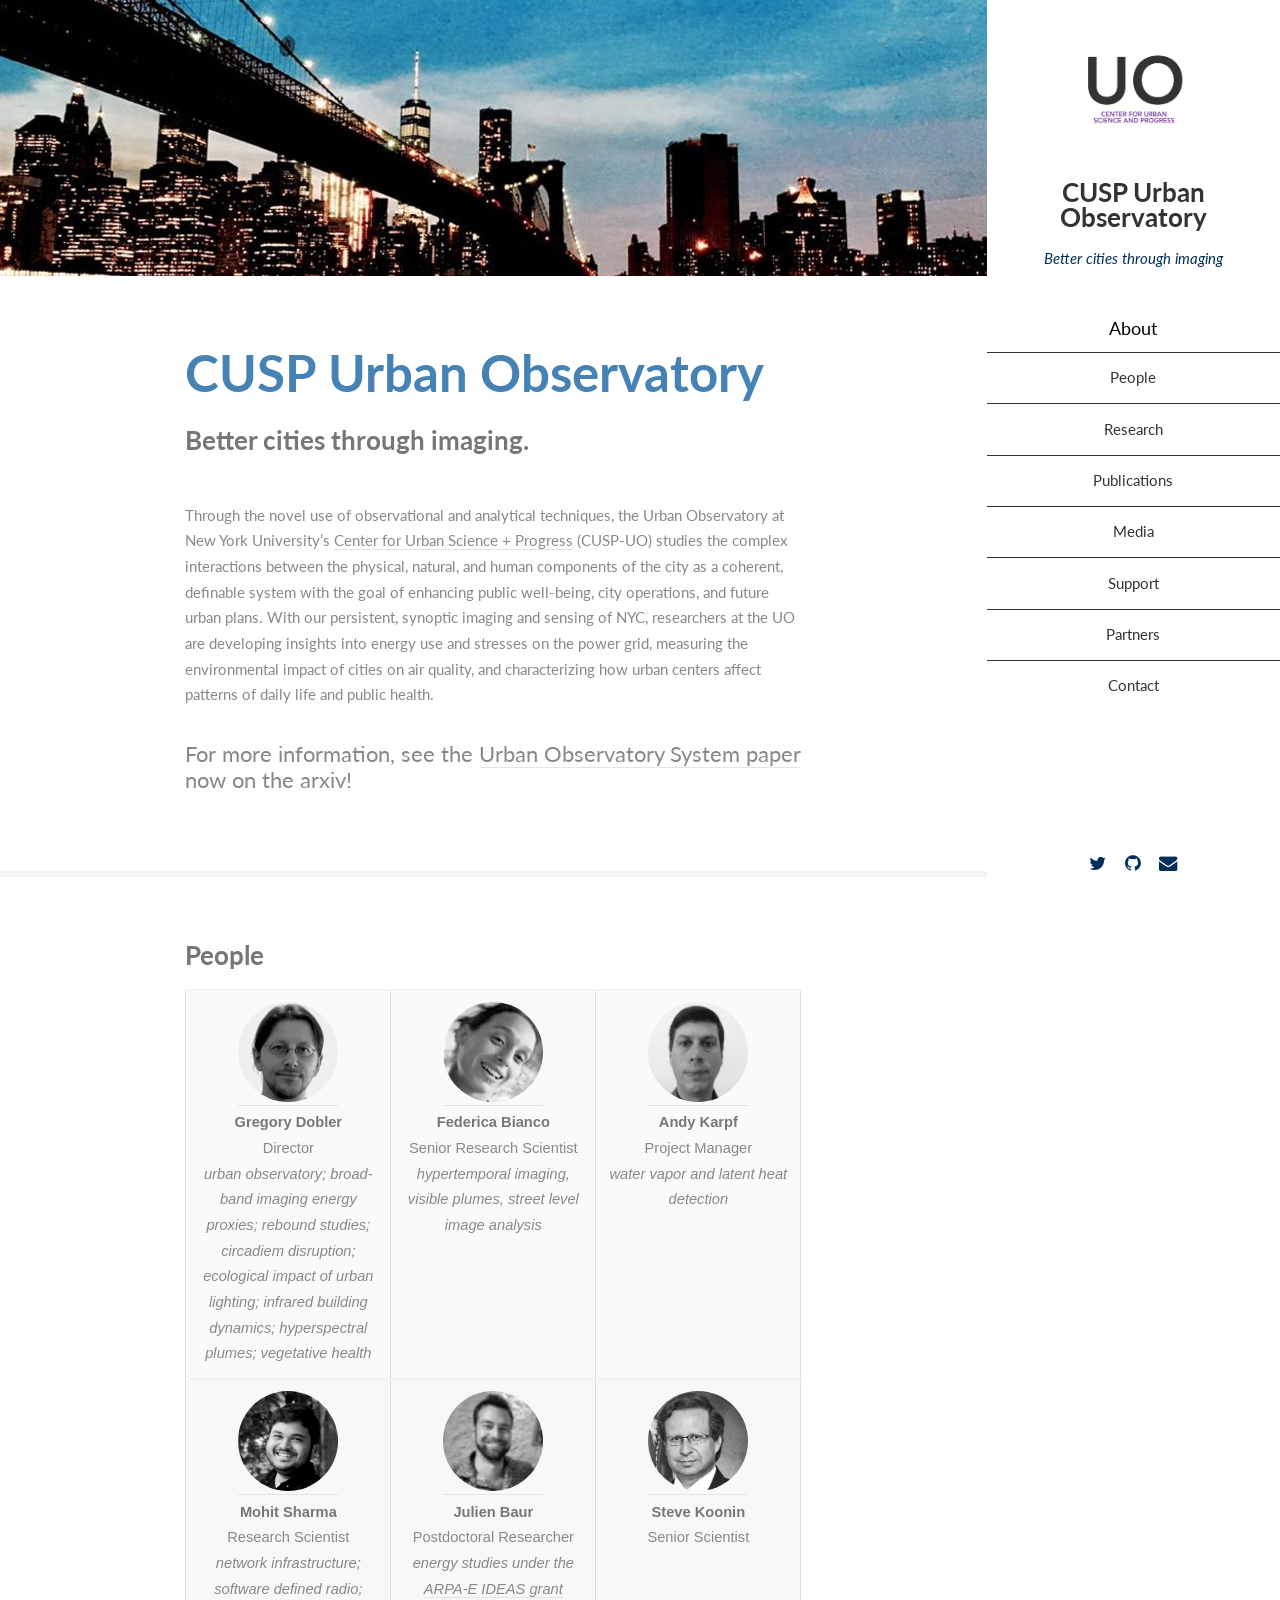
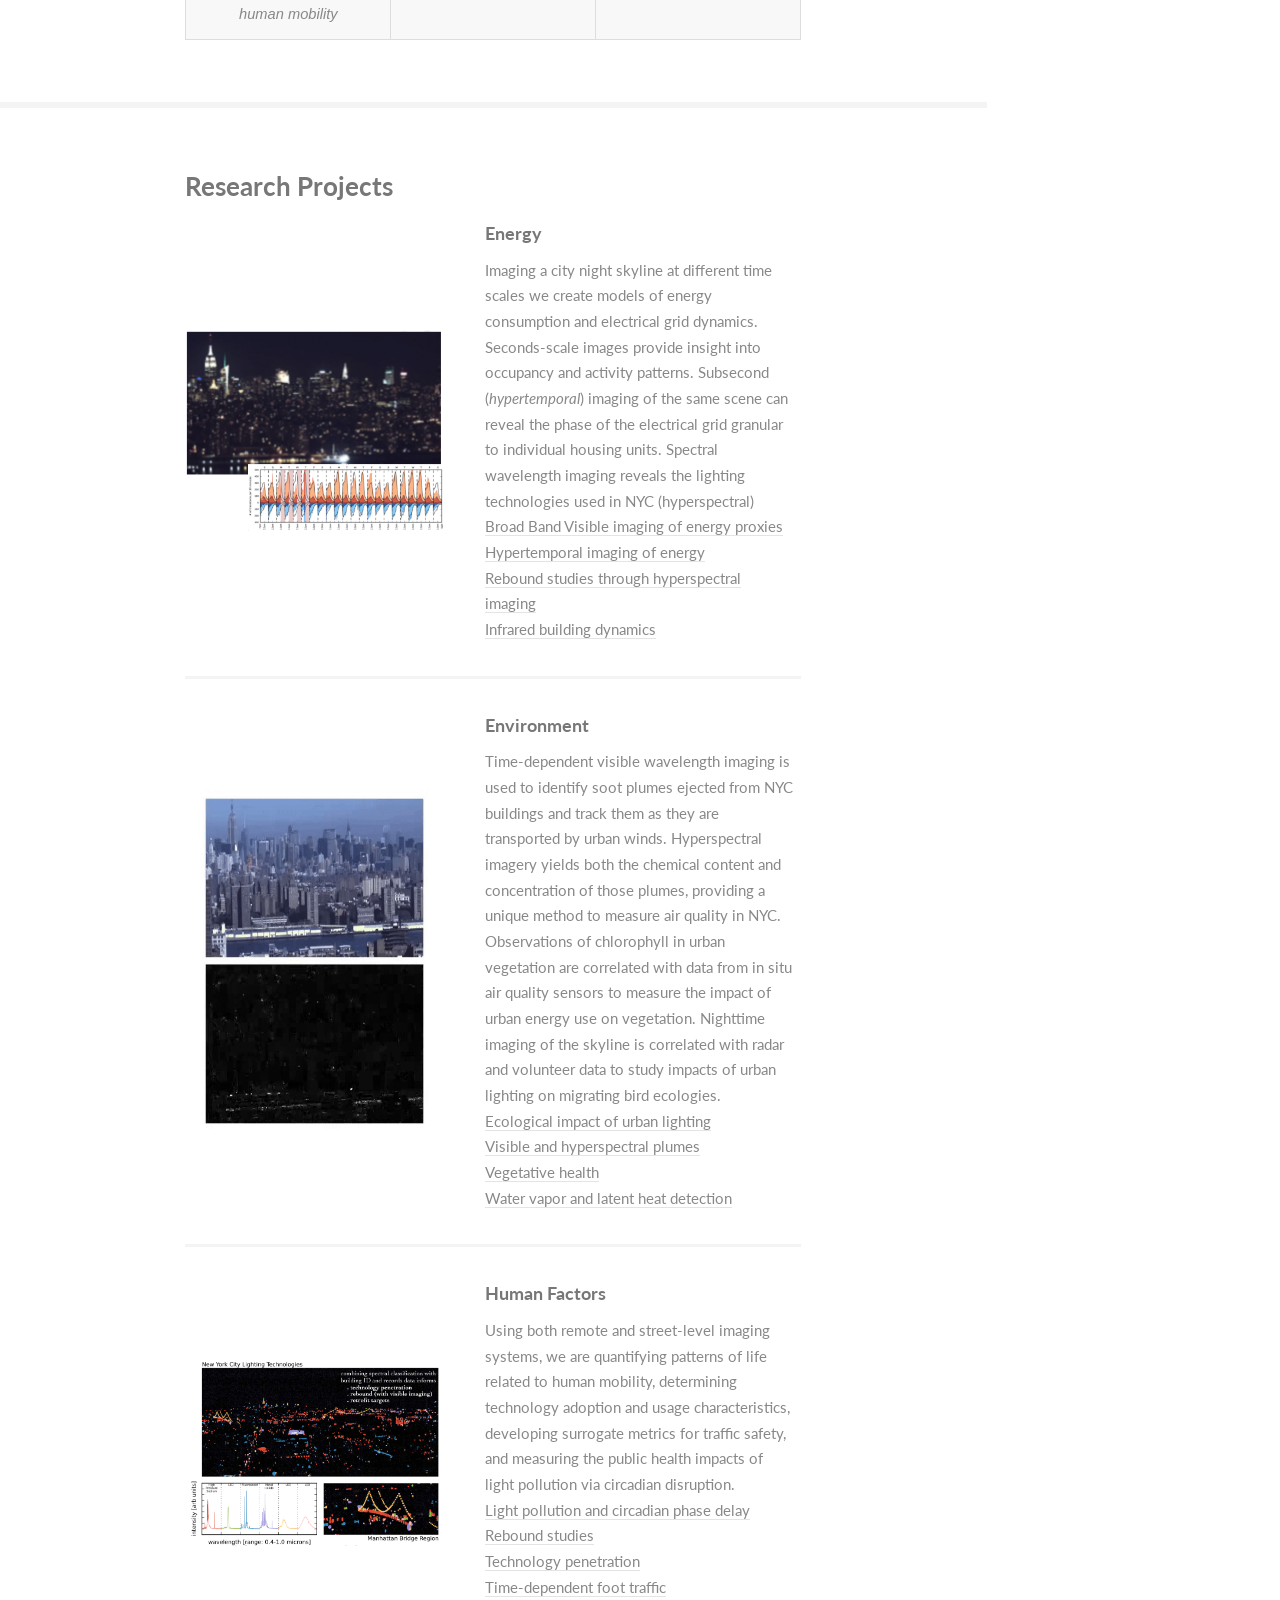
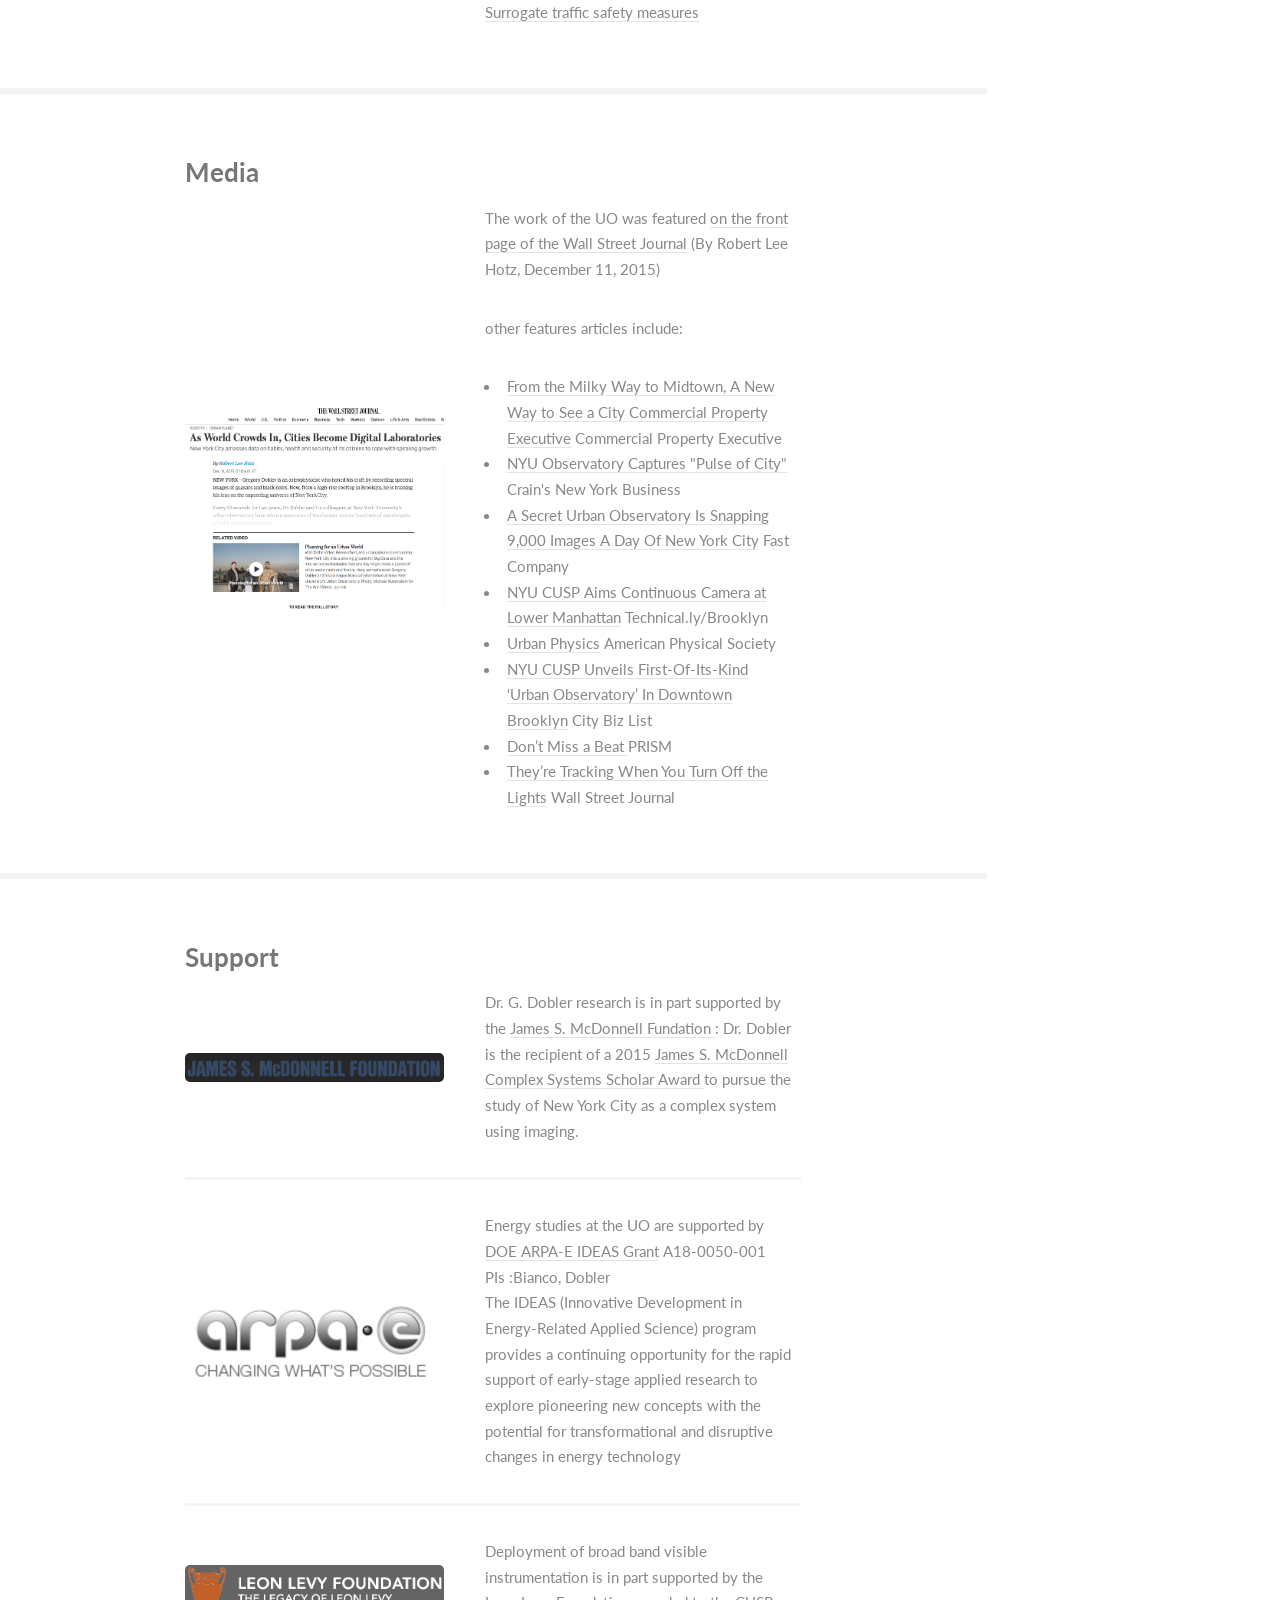
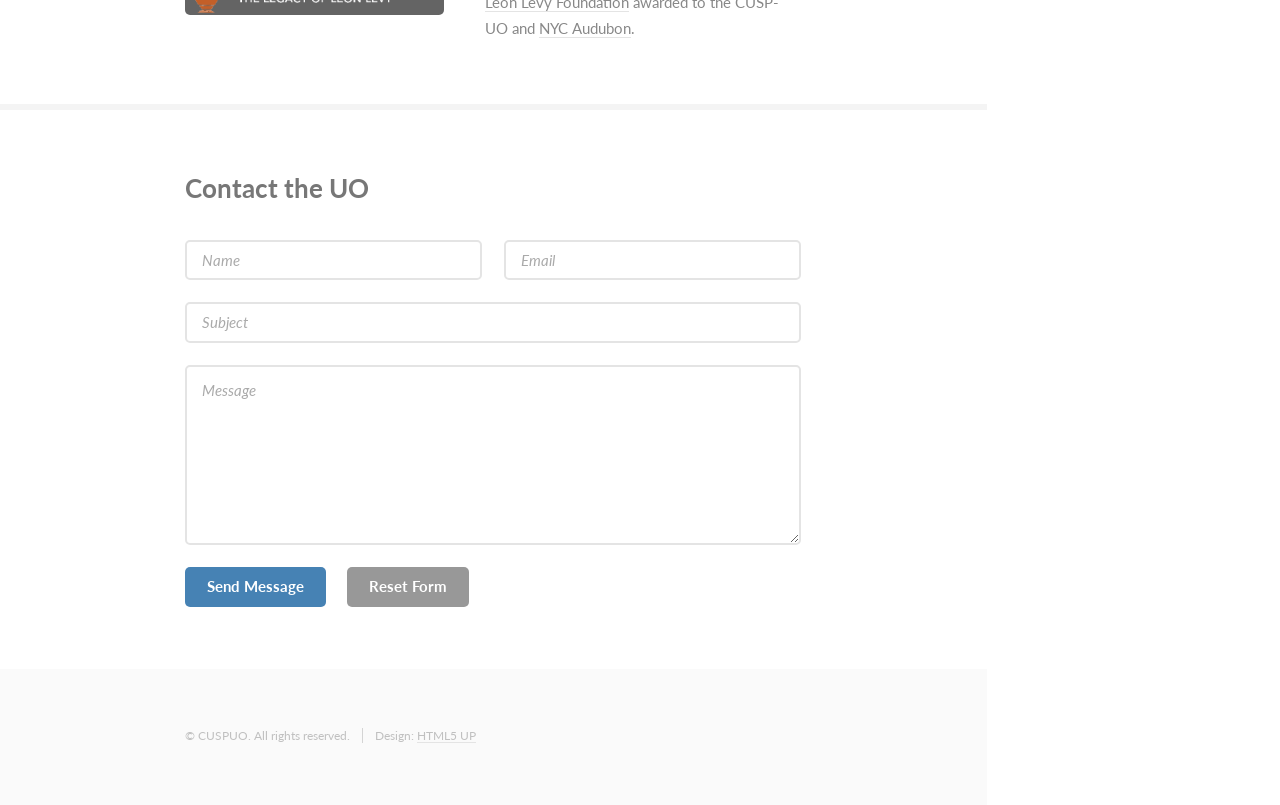
==== index.html @ 951df6ec "links" ====
<!DOCTYPE HTML>
<!--
	Read Only by HTML5 UP
	html5up.net | @ajlkn
	Free for personal and commercial use under the CCA 3.0 license (html5up.net/license)
-->
<html>
	<head>
		<title>UO - CUSP</title>
		<meta charset="utf-8" />
		<meta name="viewport" content="width=device-width, initial-scale=1" />
		<!--[if lte IE 8]><script src="assets/js/ie/html5shiv.js"></script><![endif]-->
		<link rel="stylesheet" href="assets/css/main.css" />
		<!--[if lte IE 8]><link rel="stylesheet" href="assets/css/ie8.css" /><![endif]-->
<link rel="shortcut icon" href="images/favicon.ico" type="image/x-icon"/>        
	</head>
	<body>

		<!-- Header -->
			<section id="header">
				<header>
					<span class="image avatar"><img src="images/cuspuo_logo.jpeg" alt="" /></span>
					<h1 id="logo"><a href="#">CUSP Urban Observatory</a></h1>
					<p>Better cities through imaging</p>
				</header>
				<nav id="nav">
					<ul>
						<li><a href="#one" class="active">About</a></li>
						<li><a href="#people">People</a></li>
						<li><a href="#research">Research</a></li>
						<li><a href="UOpublications.html">Publications</a></li>

						<li><a href="#media">Media</a></li>                        
                        <li><a href="#support">Support</a></li>                        
                        <li><a href="comingsoon.html">Partners</a></li>
						<li><a href="#contact">Contact</a></li>
					</ul>
				</nav>
				<footer>
					<ul class="icons">
						<li><a href="https://twitter.com/cuspuo"  class="icon fa-twitter" target="_blank"><span class="label">Twitter</span></a></li>
						<!--<li><a href="#" class="icon fa-instagram"><span class="label">Instagram</span></a></li>-->
						<li><a href="https://github.com/CUSPUO" class="icon fa-github" target="_blank"><span class="label">Github</span></a></li>
						<li><a href="mailto:greg.dobler@nyu.edu" class="icon fa-envelope"><span class="label">Email</span></a></li>
					</ul>
				</footer>
			</section>

		<!-- Wrapper -->
			<div id="wrapper">

				<!-- Main -->
					<div id="main">

						<!-- One -->
							<section id="one">
								<div class="container">
									<header class="major">
										<h2>CUSP Urban Observatory</h2>
										<p>Better cities through imaging.</p>
									</header>
                                    <p>Through the novel use of observational and analytical techniques, the Urban Observatory at New York University’s <a href="http://cusp.nyu.edu" target="_blank">Center for Urban Science + Progress</a> (CUSP-UO) studies the complex interactions between the physical, natural, and human components of the city as a coherent, definable system with the goal of  enhancing public well-being, city operations, and future urban plans.
                                    With our persistent, synoptic imaging and sensing of NYC, researchers at the UO are developing insights into energy use and stresses on the power grid, measuring the environmental impact of cities on air quality, and characterizing how urban centers affect patterns of daily life and public health. </p> 
                                    
                                    <p style="font-size:1.5em"> For more information, see the <a href="https://arxiv.org/abs/1909.05940" target="_blank">Urban Observatory System paper </a> now on the arxiv!</p>
								</div>
							</section>

						<!-- Two -->
							<section id="people">
								<div class="container">
									<h3>People</h3>


                                            <table  class=bg-white align="center">
                                            <tr height=30px>
                                                <td width=30% halign="center">
                                                    <a href=https://www.bidenschool.udel.edu/people/faculty/gdobler><img class="img-circle" src="images/greg.png">
                                                    </a>
                                                    <div class="p">
                                                    <b>Gregory Dobler</b><br>Director<br></div>
                                                    <div class=p2  ><i>urban observatory;
                                                        broad-band imaging energy proxies; rebound studies; circadiem disruption; ecological impact of urban lighting;  infrared building dynamics; hyperspectral plumes; vegetative health
                                                        </i></div></td>

                                                <td width=30% halign="center">
                                                    <a href=http://fbb.space><img class="img-circle" src="images/fed.png"></a>
                                                    <div class="p">
                                                    <b>Federica Bianco</b><br>Senior Research Scientist<br></div>
                                                    <div class=p2  ><i>
                                                    hypertemporal imaging, visible plumes, street level image analysis
                                                        </i></div></td>

                                                <td width=30% halign="center">
                                                    <a href="http://cusp.nyu.edu/people/andy-karpf/"><img class="img-circle" src="images/andy.png"></a>
                                                    <div class="p"> 
                                                    <b>Andy Karpf</b><br>Project Manager<br></div>
                                                    <div class=p2  ><i>water vapor and latent heat detection
                                                    </i></div></td>

                                                </tr>
                                                <tr class=bg-white height=30px>

                                                <td width=30% halign="center">
                                                    <a href="https://sharmamohit.com/"><img class="img-circle" src="images/mohit.png"></a><div class="p">
                                                    <b>Mohit Sharma</b><br>Research Scientist<br></div>
                                                    <div class=p2   ><i>network infrastructure; software defined radio; human mobility
                                                        </i></div></td>

                                                <td width=30% halign="center">
                                                    <a href="https://www.researchgate.net/profile/Julien_Baur"><img class="img-circle" src="images/julien.png"></a><div class="p">
                                                    <b>Julien Baur</b><br>Postdoctoral Researcher<br></div>
                                                    <div class=p2  ><i>energy studies under the <a href="#five">ARPA-E IDEAS grant</a>
                                                        </i></div></td>


                                                <td width=30% halign="center">
                                                    <a href="http://cusp.nyu.edu/people/steve-koonin/"><img class="img-circle" src="images/steve.jpg"></a><div class="p">
                                                    <b>Steve Koonin</b><br>Senior Scientist<br></div>
                                                    <div class=p2 ><i>
                                                        </i></div></td>
                                                </tr>

                                          </table>
								</div>
							</section>

						<!-- Three -->
							<section id="research">
								<div class="container">
									<h3>Research Projects</h3>

									<div class="features">
										<article>
											<!--<a href="images/bb.png" class="image"><img src="images/bb.png" alt="" /><br>
                                                                                            <img src="images/hsi.png" alt="" /></a>-->

                                                                                        <a href="images/bb.png" class="image"><img src="images/bb.png" alt="" /></a>

											<div class="inner">
												<h4>Energy</h4>
												Imaging a city night skyline at different time scales we create models of energy consumption and electrical grid dynamics. Seconds-scale images provide insight into occupancy and activity patterns. Subsecond (<i>hypertemporal</i>) imaging of the same scene can reveal the phase of the electrical grid granular to individual housing units. Spectral wavelength imaging reveals the lighting technologies used in NYC (hyperspectral)<br>
                                                <p>
                                                <a href="projects/visim_energy/index.html" target="_blank">Broad Band Visible imaging of energy proxies</a><br>
                                                <a href="https://serv.cusp.nyu.edu/~fbianco/detect120/" target="_blank">Hypertemporal imaging of energy</a><br>
                                                <a href="comingsoon.html" target="_blank">Rebound studies through hyperspectral imaging</a><br>
                                                <a href="comingsoon.html" target="_blank">Infrared building dynamics</a><br>
											</div>
										</article>
										<article>
                                            <a href="#" class="image">
                                                <!--<video width=100% src="images/plumes.gif" autoplay loop></video>-->
                                            <img src="images/plumes.gif" rel:animated_src="images/plumes.gif"
		width="360" height="360" rel:auto_play="1" rel:rubbable="1" />

		<script type="text/javascript">
			$$('img').each(function (img_tag) {
				if (/.*\.gif/.test(img_tag.src)) {
					var rub = new SuperGif({ gif: img_tag } );
					rub.load(function(){
						console.log('oh hey, now the gif is loaded');
					});
				}
			});
		</script>
                                                </a>
											<div class="inner">
												<h4>Environment</h4>
											     Time-dependent visible wavelength imaging is used to identify soot plumes ejected from NYC buildings and track them as they are transported by urban winds.  Hyperspectral imagery yields both the chemical content and concentration of those plumes, providing a unique method to measure air quality in NYC.  Observations of chlorophyll in urban vegetation are correlated with data from in situ air quality sensors to measure the impact of urban energy use on vegetation.  Nighttime imaging of the skyline is correlated with radar and volunteer data to study impacts of urban lighting on migrating bird ecologies.  <p>
                                                <a href="https://cm4692.wixsite.com/light-birds" target="_blank">Ecological impact of urban lighting </a><br>
                                                <a href="projects/allplumes.html" target="_blank">Visible and hyperspectral plumes</a><br>
                                                <a href="comingsoon.html" target="_blank">Vegetative health</a><br>
                                                <a href="comingsoon.html" target="_blank">Water vapor and latent heat detection</a><br>
                                                </p>
											</div>
										</article>
										<article>
										  <a href="#" class="image">
                                                <img src="images/hsi.png" alt="" /></a>
											<div class="inner">
												<h4>Human Factors</h4>
												Using both remote and street-level imaging systems, we are quantifying patterns of life related to human mobility, determining technology adoption and usage characteristics, developing surrogate metrics for traffic safety, and measuring the public health impacts of light pollution via circadian disruption.<p>
                                                <a href="projects/cdrhythms/index.html" target="_blank">Light pollution and circadian phase delay</a><br>
                                                <a href="comingsoon.html" target="_blank">Rebound studies</a><br>
                                                <a href="projects/allLT.html" target="_blank">Technology penetration</a><br>
                                                <a href="comingsoon.html" target="_blank">Time-dependent foot traffic</a><br>
                                                <a href="comingsoon.html" target="_blank">Surrogate traffic safety measures</a><br>
                                                </p>
											</div>
										</article>
									</div>
								</div>
							</section>
                        
                        
                        
                        <!-- Six -->
							<section id="media">
								<div class="container">
									<h3>Media</h3>

									<div class="features">
										<article>
								            <a href="images/WSJ.png" class="image"><img src="images/WSJ.png" alt="" /></a>
											<div class="inner"><p>
												The work of the UO was featured <a href="https://www.wsj.com/articles/as-world-crowds-in-cities-become-digital-laboratories-1449850244"> on the front page of the Wall Street Journal</a> (By Robert Lee Hotz, December 11, 2015)
                                            </p><p>
                                            other features articles include:
                                            <ul><li>
                                                <a href="https://www.cpexecutive.com/post/april-issue-trend-from-the-milky-way-to-midtown-a-new-way-to-see-a-city/">From the Milky Way to Midtown, A New Way to See a City Commercial Property Executive</a> Commercial Property Executive
                                                </li>
                                                <li>
                                                    <a href='http://www.crainsnewyork.com/article/20141028/TECHNOLOGY/141029855/nyu-observatory-captures-pulse-of-city'>NYU Observatory Captures "Pulse of City"</a> Crain's New York Business
                                                </li>
                                                <li>
                                                    <a href='http://www.fastcoexist.com/3037771/a-secret-urban-observatory-is-snapping-9000-images-a-day-of-new-york-city'>A Secret Urban Observatory Is Snapping 9,000 Images A Day Of New York City</a> Fast Company
                                                </li>
                                                <li>
                                                    <a href='http://technical.ly/brooklyn/2014/10/28/nyu-cusp-aims-continuous-camera-lower-manhattan/'>
                                                        NYU CUSP Aims Continuous Camera at Lower Manhattan</a>
                                                    Technical.ly/Brooklyn
                                                </li>
                                                <li>
                                                    <a href='http://www.aps.org/publications/apsnews/201403/urban.cfm'>Urban Physics</a> American Physical Society
                                                </li>
                                                <li>
                                                    <a href='http://newyork.citybizlist.com/article/216854/nyu-cusp-unveils-first-of-its-kind-urban-observatory-in-downtown-brooklyn'>
                                                        NYU CUSP Unveils First-Of-Its-Kind ‘Urban Observatory’ In Downtown Brooklyn</a> City Biz List
                                                 </li>
                                                 <li>
                                                     <a href='http://www.asee-prism.org/2014/12/page/2/'>
                                                         Don’t Miss a Beat </a> PRISM
                                                  </li>
                                                  <li>
                                                     <a href=	   'http://www.wsj.com/articles/theyre-tracking-when-you-turn-off-the-lights-1413854422'>They’re Tracking When You Turn Off the Lights</a>
                                                     Wall Street Journal
                                                  </li>


                                                </ul>



                                            </div>
                                        </article>
                                    </div>
								</div>
							</section>
                        
                        
                        <!-- Five -->
							<section id="support">
								<div class="container">
									<header class="major">
										<h3>Support</h3>
									</header>
                                    <div class="features">
										<article>
								            <a href="https://www.jsmf.org/" class="image" target="_blank"><img src="images/mcdowellLogo.png" alt="" /></a>
											<div class="inner">
                                        Dr. G. Dobler research is in part supported by the <a href="https://www.jsmf.org/">James S. McDonnell Fundation </a>: Dr. Dobler is the recipient of a 2015 <a href="https://www.jsmf.org/grants/20150009/">James S. McDonnell Complex Systems Scholar Award </a> to pursue the study of New York City as a complex system using imaging.
                                        </div>
                                        </article>

                                        <article>
								            <a href="https://arpa-e.energy.gov" class="image" target="_blank"><img src="images/arpaeLogo.png" alt="" /></a>
											<div class="inner">
                                            Energy studies at the UO are supported by <a href="https://arpa-e.energy.gov/?q=arpa-e-programs/ideas">DOE ARPA-E IDEAS Grant</a> A18-0050-001<br> PIs :Bianco, Dobler <br>
                                            The IDEAS (Innovative Development in Energy-Related Applied Science) program provides a continuing opportunity for the rapid support of early-stage applied research to explore pioneering new concepts with the potential for transformational and disruptive changes in energy technology
                                            </div>
                                        </article>

                                        <article>
                                            <a href="http://leonlevyfoundation.org/" class="image" target="_blank"><img src="images/llfLogo.png" alt="" bg="#333333" /></a>
											<div class="inner">
                                            Deployment of broad band visible instrumentation is in part supported by the <a href="http://leonlevyfoundation.org/">Leon Levy Foundation</a> awarded to the CUSP-UO and <a href="http://www.nycaudubon.org/">NYC Audubon</a>.
                                            </div>
                                        </article>

                                    </div>
                                    </div>
							</section>

						<!-- Seven -->
                        <section id="contact">
								<div class="container">
									<h3>Contact the UO</h3>
									<p></p>
									<form method="post" action="https://formspree.io/greg.dobler@nyu.edu">
										<div class="row uniform">
											<div class="6u 12u(xsmall)"><input type="text" name="name" id="name" placeholder="Name" /></div>
											<div class="6u 12u(xsmall)"><input type="email" name="email" id="email" placeholder="Email" /></div>
										</div>
										<div class="row uniform">
											<div class="12u"><input type="text" name="subject" id="subject" placeholder="Subject" /></div>
										</div>
										<div class="row uniform">
											<div class="12u"><textarea name="message" id="message" placeholder="Message" rows="6"></textarea></div>
										</div>
										<div class="row uniform">
											<div class="12u">
												<ul class="actions">
													<li><input type="submit" class="special" value="Send Message" /></li>
													<li><input type="reset" value="Reset Form" /></li>
												</ul>
											</div>
										</div>
									</form>
								</div>
							</section>
						<!-- Five -->
						<!--
							<section id="five">
								<div class="container">
									<h3>Elements</h3>

									<section>
										<h4>Text</h4>
										<p>This is <b>bold</b> and this is <strong>strong</strong>. This is <i>italic</i> and this is <em>emphasized</em>.
										This is <sup>superscript</sup> text and this is <sub>subscript</sub> text.
										This is <u>underlined</u> and this is code: <code>for (;;) { ... }</code>. Finally, <a href="#">this is a link</a>.</p>
										<hr />
										<header>
											<h4>Heading with a Subtitle</h4>
											<p>Lorem ipsum dolor sit amet nullam id egestas urna aliquam</p>
										</header>
										<p>Nunc lacinia ante nunc ac lobortis. Interdum adipiscing gravida odio porttitor sem non mi integer non faucibus ornare mi ut ante amet placerat aliquet. Volutpat eu sed ante lacinia sapien lorem accumsan varius montes viverra nibh in adipiscing blandit tempus accumsan.</p>
										<header>
											<h5>Heading with a Subtitle</h5>
											<p>Lorem ipsum dolor sit amet nullam id egestas urna aliquam</p>
										</header>
										<p>Nunc lacinia ante nunc ac lobortis. Interdum adipiscing gravida odio porttitor sem non mi integer non faucibus ornare mi ut ante amet placerat aliquet. Volutpat eu sed ante lacinia sapien lorem accumsan varius montes viverra nibh in adipiscing blandit tempus accumsan.</p>
										<hr />
										<h2>Heading Level 2</h2>
										<h3>Heading Level 3</h3>
										<h4>Heading Level 4</h4>
										<h5>Heading Level 5</h5>
										<h6>Heading Level 6</h6>
										<hr />
										<h5>Blockquote</h5>
										<blockquote>Fringilla nisl. Donec accumsan interdum nisi, quis tincidunt felis sagittis eget tempus euismod. Vestibulum ante ipsum primis in faucibus vestibulum. Blandit adipiscing eu felis iaculis volutpat ac adipiscing accumsan faucibus. Vestibulum ante ipsum primis in faucibus lorem ipsum dolor sit amet nullam adipiscing eu felis.</blockquote>
										<h5>Preformatted</h5>
										<pre><code>i = 0;

	while (!deck.isInOrder()) {
	    print 'Iteration ' + i;
	    deck.shuffle();
	    i++;
	}

	print 'It took ' + i + ' iterations to sort the deck.';</code></pre>
									</section>

									<section>
										<h4>Lists</h4>
										<div class="row">
											<div class="6u 12u(xsmall)">
												<h5>Unordered</h5>
												<ul>
													<li>Dolor pulvinar etiam magna etiam.</li>
													<li>Sagittis adipiscing lorem eleifend.</li>
													<li>Felis enim feugiat dolore viverra.</li>
												</ul>
												<h5>Alternate</h5>
												<ul class="alt">
													<li>Dolor pulvinar etiam magna etiam.</li>
													<li>Sagittis adipiscing lorem eleifend.</li>
													<li>Felis enim feugiat dolore viverra.</li>
												</ul>
											</div>
											<div class="6u 12u(xsmall)">
												<h5>Ordered</h5>
												<ol>
													<li>Dolor pulvinar etiam magna etiam.</li>
													<li>Etiam vel felis at lorem sed viverra.</li>
													<li>Felis enim feugiat dolore viverra.</li>
													<li>Dolor pulvinar etiam magna etiam.</li>
													<li>Etiam vel felis at lorem sed viverra.</li>
													<li>Felis enim feugiat dolore viverra.</li>
												</ol>
												<h5>Icons</h5>
												<ul class="icons">
													<li><a href="#" class="icon fa-twitter"><span class="label">Twitter</span></a></li>
													<li><a href="#" class="icon fa-facebook"><span class="label">Facebook</span></a></li>
													<li><a href="#" class="icon fa-instagram"><span class="label">Instagram</span></a></li>
													<li><a href="#" class="icon fa-github"><span class="label">Github</span></a></li>
													<li><a href="#" class="icon fa-dribbble"><span class="label">Dribbble</span></a></li>
													<li><a href="#" class="icon fa-tumblr"><span class="label">Tumblr</span></a></li>
												</ul>
											</div>
										</div>
										<h5>Actions</h5>
										<ul class="actions">
											<li><a href="#" class="button special">Default</a></li>
											<li><a href="#" class="button">Default</a></li>
											<li><a href="#" class="button alt">Default</a></li>
										</ul>
										<ul class="actions small">
											<li><a href="#" class="button special small">Small</a></li>
											<li><a href="#" class="button small">Small</a></li>
											<li><a href="#" class="button alt small">Small</a></li>
										</ul>
										<div class="row">
											<div class="3u 6u(medium) 12u$(xsmall)">
												<ul class="actions vertical">
													<li><a href="#" class="button special">Default</a></li>
													<li><a href="#" class="button">Default</a></li>
													<li><a href="#" class="button alt">Default</a></li>
												</ul>
											</div>
											<div class="3u 6u$(medium) 12u$(xsmall)">
												<ul class="actions vertical small">
													<li><a href="#" class="button special small">Small</a></li>
													<li><a href="#" class="button small">Small</a></li>
													<li><a href="#" class="button alt small">Small</a></li>
												</ul>
											</div>
											<div class="3u 6u(medium) 12u$(xsmall)">
												<ul class="actions vertical">
													<li><a href="#" class="button special fit">Default</a></li>
													<li><a href="#" class="button fit">Default</a></li>
													<li><a href="#" class="button alt fit">Default</a></li>
												</ul>
											</div>
											<div class="3u 6u$(medium) 12u$(xsmall)">
												<ul class="actions vertical small">
													<li><a href="#" class="button special small fit">Small</a></li>
													<li><a href="#" class="button small fit">Small</a></li>
													<li><a href="#" class="button alt small fit">Small</a></li>
												</ul>
											</div>
										</div>
									</section>

									<section>
										<h4>Table</h4>
										<h5>Default</h5>
										<div class="table-wrapper">
											<table>
												<thead>
													<tr>
														<th>Name</th>
														<th>Description</th>
														<th>Price</th>
													</tr>
												</thead>
												<tbody>
													<tr>
														<td>Item One</td>
														<td>Ante turpis integer aliquet porttitor.</td>
														<td>29.99</td>
													</tr>
													<tr>
														<td>Item Two</td>
														<td>Vis ac commodo adipiscing arcu aliquet.</td>
														<td>19.99</td>
													</tr>
													<tr>
														<td>Item Three</td>
														<td> Morbi faucibus arcu accumsan lorem.</td>
														<td>29.99</td>
													</tr>
													<tr>
														<td>Item Four</td>
														<td>Vitae integer tempus condimentum.</td>
														<td>19.99</td>
													</tr>
													<tr>
														<td>Item Five</td>
														<td>Ante turpis integer aliquet porttitor.</td>
														<td>29.99</td>
													</tr>
												</tbody>
												<tfoot>
													<tr>
														<td colspan="2"></td>
														<td>100.00</td>
													</tr>
												</tfoot>
											</table>
										</div>

										<h5>Alternate</h5>
										<div class="table-wrapper">
											<table class="alt">
												<thead>
													<tr>
														<th>Name</th>
														<th>Description</th>
														<th>Price</th>
													</tr>
												</thead>
												<tbody>
													<tr>
														<td>Item One</td>
														<td>Ante turpis integer aliquet porttitor.</td>
														<td>29.99</td>
													</tr>
													<tr>
														<td>Item Two</td>
														<td>Vis ac commodo adipiscing arcu aliquet.</td>
														<td>19.99</td>
													</tr>
													<tr>
														<td>Item Three</td>
														<td> Morbi faucibus arcu accumsan lorem.</td>
														<td>29.99</td>
													</tr>
													<tr>
														<td>Item Four</td>
														<td>Vitae integer tempus condimentum.</td>
														<td>19.99</td>
													</tr>
													<tr>
														<td>Item Five</td>
														<td>Ante turpis integer aliquet porttitor.</td>
														<td>29.99</td>
													</tr>
												</tbody>
												<tfoot>
													<tr>
														<td colspan="2"></td>
														<td>100.00</td>
													</tr>
												</tfoot>
											</table>
										</div>
									</section>

									<section>
										<h4>Buttons</h4>
										<ul class="actions">
											<li><a href="#" class="button special">Special</a></li>
											<li><a href="#" class="button">Default</a></li>
											<li><a href="#" class="button alt">Alternate</a></li>
										</ul>
										<ul class="actions">
											<li><a href="#" class="button special big">Big</a></li>
											<li><a href="#" class="button">Default</a></li>
											<li><a href="#" class="button alt small">Small</a></li>
										</ul>
										<ul class="actions fit">
											<li><a href="#" class="button special fit">Fit</a></li>
											<li><a href="#" class="button fit">Fit</a></li>
											<li><a href="#" class="button alt fit">Fit</a></li>
										</ul>
										<ul class="actions fit small">
											<li><a href="#" class="button special fit small">Fit + Small</a></li>
											<li><a href="#" class="button fit small">Fit + Small</a></li>
											<li><a href="#" class="button alt fit small">Fit + Small</a></li>
										</ul>
										<ul class="actions">
											<li><a href="#" class="button special icon fa-download">Icon</a></li>
											<li><a href="#" class="button icon fa-download">Icon</a></li>
											<li><a href="#" class="button alt icon fa-check">Icon</a></li>
										</ul>
										<ul class="actions">
											<li><span class="button special disabled">Special</span></li>
											<li><span class="button disabled">Default</span></li>
											<li><span class="button alt disabled">Alternate</span></li>
										</ul>
									</section>

									<section>
										<h4>Form</h4>
										<form method="post" action="#">
											<div class="row uniform">
												<div class="6u 12u(xsmall)">
													<input type="text" name="demo-name" id="demo-name" value="" placeholder="Name" />
												</div>
												<div class="6u 12u(xsmall)">
													<input type="email" name="demo-email" id="demo-email" value="" placeholder="Email" />
												</div>
											</div>
											<div class="row uniform">
												<div class="12u">
													<div class="select-wrapper">
														<select name="demo-category" id="demo-category">
															<option value="">- Category -</option>
															<option value="1">Manufacturing</option>
															<option value="1">Shipping</option>
															<option value="1">Administration</option>
															<option value="1">Human Resources</option>
														</select>
													</div>
												</div>
											</div>
											<div class="row uniform">
												<div class="4u 12u(medium)">
													<input type="radio" id="demo-priority-low" name="demo-priority" checked>
													<label for="demo-priority-low">Low Priority</label>
												</div>
												<div class="4u 12u(medium)">
													<input type="radio" id="demo-priority-normal" name="demo-priority">
													<label for="demo-priority-normal">Normal Priority</label>
												</div>
												<div class="4u 12u(medium)">
													<input type="radio" id="demo-priority-high" name="demo-priority">
													<label for="demo-priority-high">High Priority</label>
												</div>
											</div>
											<div class="row uniform">
												<div class="6u 12u(medium)">
													<input type="checkbox" id="demo-copy" name="demo-copy">
													<label for="demo-copy">Email me a copy of this message</label>
												</div>
												<div class="6u 12u(medium)">
													<input type="checkbox" id="demo-human" name="demo-human" checked>
													<label for="demo-human">I am a human and not a robot</label>
												</div>
											</div>
											<div class="row uniform">
												<div class="12u">
													<textarea name="demo-message" id="demo-message" placeholder="Enter your message" rows="6"></textarea>
												</div>
											</div>
											<div class="row uniform">
												<div class="12u">
													<ul class="actions">
														<li><input type="submit" value="Send Message" /></li>
														<li><input type="reset" value="Reset" class="alt" /></li>
													</ul>
												</div>
											</div>
										</form>
									</section>

									<section>
										<h4>Image</h4>
										<h5>Fit</h5>
										<span class="image fit"><img src="images/skyline.jpeg" alt="" /></span>
										<div class="box alt">
											<div class="row 50% uniform">
												<div class="4u"><span class="image fit"><img src="images/pic01.jpg" alt="" /></span></div>
												<div class="4u"><span class="image fit"><img src="images/pic02.jpg" alt="" /></span></div>
												<div class="4u"><span class="image fit"><img src="images/pic03.jpg" alt="" /></span></div>
											</div>
											<div class="row 50% uniform">
												<div class="4u"><span class="image fit"><img src="images/pic02.jpg" alt="" /></span></div>
												<div class="4u"><span class="image fit"><img src="images/pic03.jpg" alt="" /></span></div>
												<div class="4u"><span class="image fit"><img src="images/pic01.jpg" alt="" /></span></div>
											</div>
											<div class="row 50% uniform">
												<div class="4u"><span class="image fit"><img src="images/pic03.jpg" alt="" /></span></div>
												<div class="4u"><span class="image fit"><img src="images/pic01.jpg" alt="" /></span></div>
												<div class="4u"><span class="image fit"><img src="images/pic02.jpg" alt="" /></span></div>
											</div>
										</div>
										<h5>Left &amp; Right</h5>
										<p><span class="image left"><img src="images/avatar.jpg" alt="" /></span>Fringilla nisl. Donec accumsan interdum nisi, quis tincidunt felis sagittis eget. tempus euismod. Vestibulum ante ipsum primis in faucibus vestibulum. Blandit adipiscing eu felis iaculis volutpat ac adipiscing accumsan eu faucibus. Integer ac pellentesque praesent tincidunt felis sagittis eget. tempus euismod. Vestibulum ante ipsum primis in faucibus vestibulum. Blandit adipiscing eu felis iaculis volutpat ac adipiscing accumsan eu faucibus. Integer ac pellentesque praesent. Donec accumsan interdum nisi, quis tincidunt felis sagittis eget. tempus euismod. Vestibulum ante ipsum primis in faucibus vestibulum. Blandit adipiscing eu felis iaculis volutpat ac adipiscing accumsan eu faucibus. Integer ac pellentesque praesent tincidunt felis sagittis eget. tempus euismod. Vestibulum ante ipsum primis in faucibus vestibulum. Blandit adipiscing eu felis iaculis volutpat ac adipiscing accumsan eu faucibus. Integer ac pellentesque praesent.</p>
										<p><span class="image right"><img src="images/avatar.jpg" alt="" /></span>Fringilla nisl. Donec accumsan interdum nisi, quis tincidunt felis sagittis eget. tempus euismod. Vestibulum ante ipsum primis in faucibus vestibulum. Blandit adipiscing eu felis iaculis volutpat ac adipiscing accumsan eu faucibus. Integer ac pellentesque praesent tincidunt felis sagittis eget. tempus euismod. Vestibulum ante ipsum primis in faucibus vestibulum. Blandit adipiscing eu felis iaculis volutpat ac adipiscing accumsan eu faucibus. Integer ac pellentesque praesent. Donec accumsan interdum nisi, quis tincidunt felis sagittis eget. tempus euismod. Vestibulum ante ipsum primis in faucibus vestibulum. Blandit adipiscing eu felis iaculis volutpat ac adipiscing accumsan eu faucibus. Integer ac pellentesque praesent tincidunt felis sagittis eget. tempus euismod. Vestibulum ante ipsum primis in faucibus vestibulum. Blandit adipiscing eu felis iaculis volutpat ac adipiscing accumsan eu faucibus. Integer ac pellentesque praesent.</p>
									</section>

								</div>
							</section>
						-->

					</div>

				<!-- Footer -->
					<section id="footer">
						<div class="container">
							<ul class="copyright">
								<li>&copy; CUSPUO. All rights reserved.</li><li>Design: <a href="http://html5up.net">HTML5 UP</a></li>
							</ul>
						</div>
					</section>

			</div>

		<!-- Scripts -->
			<script src="assets/js/jquery.min.js"></script>
			<script src="assets/js/jquery.scrollzer.min.js"></script>
			<script src="assets/js/jquery.scrolly.min.js"></script>
			<script src="assets/js/skel.min.js"></script>
			<script src="assets/js/util.js"></script>
			<!--[if lte IE 8]><script src="assets/js/ie/respond.min.js"></script><![endif]-->
			<script src="assets/js/main.js"></script>

	</body>
</html>
---- assets/css/main.css ----
@import url("font-awesome.min.css");
@import url("https://fonts.googleapis.com/css?family=Lato:400,400italic,700,700italic|Source+Code+Pro:400");

/*
	Read Only by HTML5 UP
	html5up.net | @ajlkn
	Free for personal and commercial use under the CCA 3.0 license (html5up.net/license)
*/

/* Reset */

	html, body, div, span, applet, object, iframe, h1, h1a, h2, h3, h4, h5, h6, p, blockquote, pre, a, abbr, acronym, address, big, cite, code, del, dfn, em, img, ins, kbd, q, s, samp, small, strike, strong, sub, sup, tt, var, b, u, i, center, dl, dt, dd, ol, ul, li, fieldset, form, label, legend, table, caption, tbody, tfoot, thead, tr, th, td, article, aside, canvas, details, embed, figure, figcaption, footer, header, hgroup, menu, nav, output, ruby, section, summary, time, mark, audio, video {
		margin: 0;
		padding: 0;
		border: 0;
		font-size: 100%;
		font: inherit;
		vertical-align: baseline;
	}

	article, aside, details, figcaption, figure, footer, header, hgroup, menu, nav, section {
		display: block;
	}

	body {
		line-height: 1;
	}

	ol, ul {
		list-style: none;
	}

	blockquote, q {
		quotes: none;
	}

	blockquote:before, blockquote:after, q:before, q:after {
		content: '';
		content: none;
	}

	table {
		border-collapse: collapse;
		border-spacing: 0;
	}

	body {
		-webkit-text-size-adjust: none;
	}

/* Box Model */

	*, *:before, *:after {
		-moz-box-sizing: border-box;
		-webkit-box-sizing: border-box;
		box-sizing: border-box;
	}

/* Containers */

	.container {
		margin-left: auto;
		margin-right: auto;
	}

	.container.\31 25\25 {
		width: 100%;
		max-width: 56.25em;
		min-width: 45em;
	}

	.container.\37 5\25 {
		width: 33.75em;
	}

	.container.\35 0\25 {
		width: 22.5em;
	}

	.container.\32 5\25 {
		width: 11.25em;
	}

	.container {
		width: 45em;
	}

	@media screen and (max-width: 1680px) {

		.container.\31 25\25 {
			width: 100%;
			max-width: 56.25em;
			min-width: 45em;
		}

		.container.\37 5\25 {
			width: 33.75em;
		}

		.container.\35 0\25 {
			width: 22.5em;
		}

		.container.\32 5\25 {
			width: 11.25em;
		}

		.container {
			width: 45em;
		}

	}

	@media screen and (max-width: 1280px) {

		.container.\31 25\25 {
			width: 100%;
			max-width: 52.5em;
			min-width: 42em;
		}

		.container.\37 5\25 {
			width: 31.5em;
		}

		.container.\35 0\25 {
			width: 21em;
		}

		.container.\32 5\25 {
			width: 10.5em;
		}

		.container {
			width: 42em;
		}

	}

	@media screen and (max-width: 1024px) {

		.container.\31 25\25 {
			width: 100%;
			max-width: 106.25%;
			min-width: 85%;
		}

		.container.\37 5\25 {
			width: 63.75%;
		}

		.container.\35 0\25 {
			width: 42.5%;
		}

		.container.\32 5\25 {
			width: 21.25%;
		}

		.container {
			width: 85% !important;
		}

	}

	@media screen and (max-width: 736px) {

		.container.\31 25\25 {
			width: 100%;
			max-width: 112.5%;
			min-width: 90%;
		}

		.container.\37 5\25 {
			width: 67.5%;
		}

		.container.\35 0\25 {
			width: 45%;
		}

		.container.\32 5\25 {
			width: 22.5%;
		}

		.container {
			width: 90% !important;
		}

	}

	@media screen and (max-width: 480px) {

		.container.\31 25\25 {
			width: 100%;
			max-width: 112.5%;
			min-width: 90%;
		}

		.container.\37 5\25 {
			width: 67.5%;
		}

		.container.\35 0\25 {
			width: 45%;
		}

		.container.\32 5\25 {
			width: 22.5%;
		}

		.container {
			width: 90% !important;
		}

	}

/* Grid */

	.row {
		border-bottom: solid 1px transparent;
		-moz-box-sizing: border-box;
		-webkit-box-sizing: border-box;
		box-sizing: border-box;
	}

	.row > * {
		float: left;
		-moz-box-sizing: border-box;
		-webkit-box-sizing: border-box;
		box-sizing: border-box;
	}

	.row:after, .row:before {
		content: '';
		display: block;
		clear: both;
		height: 0;
	}

	.row.uniform > * > :first-child {
		margin-top: 0;
	}

	.row.uniform > * > :last-child {
		margin-bottom: 0;
	}

	.row.\30 \25 > * {
		padding: 0 0 0 0em;
	}

	.row.\30 \25 {
		margin: 0 0 -1px 0em;
	}

	.row.uniform.\30 \25 > * {
		padding: 0em 0 0 0em;
	}

	.row.uniform.\30 \25 {
		margin: 0em 0 -1px 0em;
	}

	.row > * {
		padding: 0 0 0 2em;
	}

	.row {
		margin: 0 0 -1px -2em;
	}

	.row.uniform > * {
		padding: 2em 0 0 2em;
	}

	.row.uniform {
		margin: -2em 0 -1px -2em;
	}

	.row.\32 00\25 > * {
		padding: 0 0 0 4em;
	}

	.row.\32 00\25 {
		margin: 0 0 -1px -4em;
	}

	.row.uniform.\32 00\25 > * {
		padding: 4em 0 0 4em;
	}

	.row.uniform.\32 00\25 {
		margin: -4em 0 -1px -4em;
	}

	.row.\31 50\25 > * {
		padding: 0 0 0 3em;
	}

	.row.\31 50\25 {
		margin: 0 0 -1px -3em;
	}

	.row.uniform.\31 50\25 > * {
		padding: 3em 0 0 3em;
	}

	.row.uniform.\31 50\25 {
		margin: -3em 0 -1px -3em;
	}

	.row.\35 0\25 > * {
		padding: 0 0 0 1em;
	}

	.row.\35 0\25 {
		margin: 0 0 -1px -1em;
	}

	.row.uniform.\35 0\25 > * {
		padding: 1em 0 0 1em;
	}

	.row.uniform.\35 0\25 {
		margin: -1em 0 -1px -1em;
	}

	.row.\32 5\25 > * {
		padding: 0 0 0 0.5em;
	}

	.row.\32 5\25 {
		margin: 0 0 -1px -0.5em;
	}

	.row.uniform.\32 5\25 > * {
		padding: 0.5em 0 0 0.5em;
	}

	.row.uniform.\32 5\25 {
		margin: -0.5em 0 -1px -0.5em;
	}

	.\31 2u, .\31 2u\24 {
		width: 100%;
		clear: none;
		margin-left: 0;
	}

	.\31 1u, .\31 1u\24 {
		width: 91.6666666667%;
		clear: none;
		margin-left: 0;
	}

	.\31 0u, .\31 0u\24 {
		width: 83.3333333333%;
		clear: none;
		margin-left: 0;
	}

	.\39 u, .\39 u\24 {
		width: 75%;
		clear: none;
		margin-left: 0;
	}

	.\38 u, .\38 u\24 {
		width: 66.6666666667%;
		clear: none;
		margin-left: 0;
	}

	.\37 u, .\37 u\24 {
		width: 58.3333333333%;
		clear: none;
		margin-left: 0;
	}

	.\36 u, .\36 u\24 {
		width: 50%;
		clear: none;
		margin-left: 0;
	}

	.\35 u, .\35 u\24 {
		width: 41.6666666667%;
		clear: none;
		margin-left: 0;
	}

	.\34 u, .\34 u\24 {
		width: 33.3333333333%;
		clear: none;
		margin-left: 0;
	}

	.\33 u, .\33 u\24 {
		width: 25%;
		clear: none;
		margin-left: 0;
	}

	.\32 u, .\32 u\24 {
		width: 16.6666666667%;
		clear: none;
		margin-left: 0;
	}

	.\31 u, .\31 u\24 {
		width: 8.3333333333%;
		clear: none;
		margin-left: 0;
	}

	.\31 2u\24 + *,
	.\31 1u\24 + *,
	.\31 0u\24 + *,
	.\39 u\24 + *,
	.\38 u\24 + *,
	.\37 u\24 + *,
	.\36 u\24 + *,
	.\35 u\24 + *,
	.\34 u\24 + *,
	.\33 u\24 + *,
	.\32 u\24 + *,
	.\31 u\24 + * {
		clear: left;
	}

	.\-11u {
		margin-left: 91.66667%;
	}

	.\-10u {
		margin-left: 83.33333%;
	}

	.\-9u {
		margin-left: 75%;
	}

	.\-8u {
		margin-left: 66.66667%;
	}

	.\-7u {
		margin-left: 58.33333%;
	}

	.\-6u {
		margin-left: 50%;
	}

	.\-5u {
		margin-left: 41.66667%;
	}

	.\-4u {
		margin-left: 33.33333%;
	}

	.\-3u {
		margin-left: 25%;
	}

	.\-2u {
		margin-left: 16.66667%;
	}

	.\-1u {
		margin-left: 8.33333%;
	}

	@media screen and (max-width: 1680px) {

		.row > * {
			padding: 0 0 0 2em;
		}

		.row {
			margin: 0 0 -1px -2em;
		}

		.row.uniform > * {
			padding: 2em 0 0 2em;
		}

		.row.uniform {
			margin: -2em 0 -1px -2em;
		}

		.row.\32 00\25 > * {
			padding: 0 0 0 4em;
		}

		.row.\32 00\25 {
			margin: 0 0 -1px -4em;
		}

		.row.uniform.\32 00\25 > * {
			padding: 4em 0 0 4em;
		}

		.row.uniform.\32 00\25 {
			margin: -4em 0 -1px -4em;
		}

		.row.\31 50\25 > * {
			padding: 0 0 0 3em;
		}

		.row.\31 50\25 {
			margin: 0 0 -1px -3em;
		}

		.row.uniform.\31 50\25 > * {
			padding: 3em 0 0 3em;
		}

		.row.uniform.\31 50\25 {
			margin: -3em 0 -1px -3em;
		}

		.row.\35 0\25 > * {
			padding: 0 0 0 1em;
		}

		.row.\35 0\25 {
			margin: 0 0 -1px -1em;
		}

		.row.uniform.\35 0\25 > * {
			padding: 1em 0 0 1em;
		}

		.row.uniform.\35 0\25 {
			margin: -1em 0 -1px -1em;
		}

		.row.\32 5\25 > * {
			padding: 0 0 0 0.5em;
		}

		.row.\32 5\25 {
			margin: 0 0 -1px -0.5em;
		}

		.row.uniform.\32 5\25 > * {
			padding: 0.5em 0 0 0.5em;
		}

		.row.uniform.\32 5\25 {
			margin: -0.5em 0 -1px -0.5em;
		}

		.\31 2u\28xlarge\29, .\31 2u\24\28xlarge\29 {
			width: 100%;
			clear: none;
			margin-left: 0;
		}

		.\31 1u\28xlarge\29, .\31 1u\24\28xlarge\29 {
			width: 91.6666666667%;
			clear: none;
			margin-left: 0;
		}

		.\31 0u\28xlarge\29, .\31 0u\24\28xlarge\29 {
			width: 83.3333333333%;
			clear: none;
			margin-left: 0;
		}

		.\39 u\28xlarge\29, .\39 u\24\28xlarge\29 {
			width: 75%;
			clear: none;
			margin-left: 0;
		}

		.\38 u\28xlarge\29, .\38 u\24\28xlarge\29 {
			width: 66.6666666667%;
			clear: none;
			margin-left: 0;
		}

		.\37 u\28xlarge\29, .\37 u\24\28xlarge\29 {
			width: 58.3333333333%;
			clear: none;
			margin-left: 0;
		}

		.\36 u\28xlarge\29, .\36 u\24\28xlarge\29 {
			width: 50%;
			clear: none;
			margin-left: 0;
		}

		.\35 u\28xlarge\29, .\35 u\24\28xlarge\29 {
			width: 41.6666666667%;
			clear: none;
			margin-left: 0;
		}

		.\34 u\28xlarge\29, .\34 u\24\28xlarge\29 {
			width: 33.3333333333%;
			clear: none;
			margin-left: 0;
		}

		.\33 u\28xlarge\29, .\33 u\24\28xlarge\29 {
			width: 25%;
			clear: none;
			margin-left: 0;
		}

		.\32 u\28xlarge\29, .\32 u\24\28xlarge\29 {
			width: 16.6666666667%;
			clear: none;
			margin-left: 0;
		}

		.\31 u\28xlarge\29, .\31 u\24\28xlarge\29 {
			width: 8.3333333333%;
			clear: none;
			margin-left: 0;
		}

		.\31 2u\24\28xlarge\29 + *,
		.\31 1u\24\28xlarge\29 + *,
		.\31 0u\24\28xlarge\29 + *,
		.\39 u\24\28xlarge\29 + *,
		.\38 u\24\28xlarge\29 + *,
		.\37 u\24\28xlarge\29 + *,
		.\36 u\24\28xlarge\29 + *,
		.\35 u\24\28xlarge\29 + *,
		.\34 u\24\28xlarge\29 + *,
		.\33 u\24\28xlarge\29 + *,
		.\32 u\24\28xlarge\29 + *,
		.\31 u\24\28xlarge\29 + * {
			clear: left;
		}

		.\-11u\28xlarge\29 {
			margin-left: 91.66667%;
		}

		.\-10u\28xlarge\29 {
			margin-left: 83.33333%;
		}

		.\-9u\28xlarge\29 {
			margin-left: 75%;
		}

		.\-8u\28xlarge\29 {
			margin-left: 66.66667%;
		}

		.\-7u\28xlarge\29 {
			margin-left: 58.33333%;
		}

		.\-6u\28xlarge\29 {
			margin-left: 50%;
		}

		.\-5u\28xlarge\29 {
			margin-left: 41.66667%;
		}

		.\-4u\28xlarge\29 {
			margin-left: 33.33333%;
		}

		.\-3u\28xlarge\29 {
			margin-left: 25%;
		}

		.\-2u\28xlarge\29 {
			margin-left: 16.66667%;
		}

		.\-1u\28xlarge\29 {
			margin-left: 8.33333%;
		}

	}

	@media screen and (max-width: 1280px) {

		.row > * {
			padding: 0 0 0 1.5em;
		}

		.row {
			margin: 0 0 -1px -1.5em;
		}

		.row.uniform > * {
			padding: 1.5em 0 0 1.5em;
		}

		.row.uniform {
			margin: -1.5em 0 -1px -1.5em;
		}

		.row.\32 00\25 > * {
			padding: 0 0 0 3em;
		}

		.row.\32 00\25 {
			margin: 0 0 -1px -3em;
		}

		.row.uniform.\32 00\25 > * {
			padding: 3em 0 0 3em;
		}

		.row.uniform.\32 00\25 {
			margin: -3em 0 -1px -3em;
		}

		.row.\31 50\25 > * {
			padding: 0 0 0 2.25em;
		}

		.row.\31 50\25 {
			margin: 0 0 -1px -2.25em;
		}

		.row.uniform.\31 50\25 > * {
			padding: 2.25em 0 0 2.25em;
		}

		.row.uniform.\31 50\25 {
			margin: -2.25em 0 -1px -2.25em;
		}

		.row.\35 0\25 > * {
			padding: 0 0 0 0.75em;
		}

		.row.\35 0\25 {
			margin: 0 0 -1px -0.75em;
		}

		.row.uniform.\35 0\25 > * {
			padding: 0.75em 0 0 0.75em;
		}

		.row.uniform.\35 0\25 {
			margin: -0.75em 0 -1px -0.75em;
		}

		.row.\32 5\25 > * {
			padding: 0 0 0 0.375em;
		}

		.row.\32 5\25 {
			margin: 0 0 -1px -0.375em;
		}

		.row.uniform.\32 5\25 > * {
			padding: 0.375em 0 0 0.375em;
		}

		.row.uniform.\32 5\25 {
			margin: -0.375em 0 -1px -0.375em;
		}

		.\31 2u\28large\29, .\31 2u\24\28large\29 {
			width: 100%;
			clear: none;
			margin-left: 0;
		}

		.\31 1u\28large\29, .\31 1u\24\28large\29 {
			width: 91.6666666667%;
			clear: none;
			margin-left: 0;
		}

		.\31 0u\28large\29, .\31 0u\24\28large\29 {
			width: 83.3333333333%;
			clear: none;
			margin-left: 0;
		}

		.\39 u\28large\29, .\39 u\24\28large\29 {
			width: 75%;
			clear: none;
			margin-left: 0;
		}

		.\38 u\28large\29, .\38 u\24\28large\29 {
			width: 66.6666666667%;
			clear: none;
			margin-left: 0;
		}

		.\37 u\28large\29, .\37 u\24\28large\29 {
			width: 58.3333333333%;
			clear: none;
			margin-left: 0;
		}

		.\36 u\28large\29, .\36 u\24\28large\29 {
			width: 50%;
			clear: none;
			margin-left: 0;
		}

		.\35 u\28large\29, .\35 u\24\28large\29 {
			width: 41.6666666667%;
			clear: none;
			margin-left: 0;
		}

		.\34 u\28large\29, .\34 u\24\28large\29 {
			width: 33.3333333333%;
			clear: none;
			margin-left: 0;
		}

		.\33 u\28large\29, .\33 u\24\28large\29 {
			width: 25%;
			clear: none;
			margin-left: 0;
		}

		.\32 u\28large\29, .\32 u\24\28large\29 {
			width: 16.6666666667%;
			clear: none;
			margin-left: 0;
		}

		.\31 u\28large\29, .\31 u\24\28large\29 {
			width: 8.3333333333%;
			clear: none;
			margin-left: 0;
		}

		.\31 2u\24\28large\29 + *,
		.\31 1u\24\28large\29 + *,
		.\31 0u\24\28large\29 + *,
		.\39 u\24\28large\29 + *,
		.\38 u\24\28large\29 + *,
		.\37 u\24\28large\29 + *,
		.\36 u\24\28large\29 + *,
		.\35 u\24\28large\29 + *,
		.\34 u\24\28large\29 + *,
		.\33 u\24\28large\29 + *,
		.\32 u\24\28large\29 + *,
		.\31 u\24\28large\29 + * {
			clear: left;
		}

		.\-11u\28large\29 {
			margin-left: 91.66667%;
		}

		.\-10u\28large\29 {
			margin-left: 83.33333%;
		}

		.\-9u\28large\29 {
			margin-left: 75%;
		}

		.\-8u\28large\29 {
			margin-left: 66.66667%;
		}

		.\-7u\28large\29 {
			margin-left: 58.33333%;
		}

		.\-6u\28large\29 {
			margin-left: 50%;
		}

		.\-5u\28large\29 {
			margin-left: 41.66667%;
		}

		.\-4u\28large\29 {
			margin-left: 33.33333%;
		}

		.\-3u\28large\29 {
			margin-left: 25%;
		}

		.\-2u\28large\29 {
			margin-left: 16.66667%;
		}

		.\-1u\28large\29 {
			margin-left: 8.33333%;
		}

	}

	@media screen and (max-width: 1024px) {

		.row > * {
			padding: 0 0 0 1.5em;
		}

		.row {
			margin: 0 0 -1px -1.5em;
		}

		.row.uniform > * {
			padding: 1.5em 0 0 1.5em;
		}

		.row.uniform {
			margin: -1.5em 0 -1px -1.5em;
		}

		.row.\32 00\25 > * {
			padding: 0 0 0 3em;
		}

		.row.\32 00\25 {
			margin: 0 0 -1px -3em;
		}

		.row.uniform.\32 00\25 > * {
			padding: 3em 0 0 3em;
		}

		.row.uniform.\32 00\25 {
			margin: -3em 0 -1px -3em;
		}

		.row.\31 50\25 > * {
			padding: 0 0 0 2.25em;
		}

		.row.\31 50\25 {
			margin: 0 0 -1px -2.25em;
		}

		.row.uniform.\31 50\25 > * {
			padding: 2.25em 0 0 2.25em;
		}

		.row.uniform.\31 50\25 {
			margin: -2.25em 0 -1px -2.25em;
		}

		.row.\35 0\25 > * {
			padding: 0 0 0 0.75em;
		}

		.row.\35 0\25 {
			margin: 0 0 -1px -0.75em;
		}

		.row.uniform.\35 0\25 > * {
			padding: 0.75em 0 0 0.75em;
		}

		.row.uniform.\35 0\25 {
			margin: -0.75em 0 -1px -0.75em;
		}

		.row.\32 5\25 > * {
			padding: 0 0 0 0.375em;
		}

		.row.\32 5\25 {
			margin: 0 0 -1px -0.375em;
		}

		.row.uniform.\32 5\25 > * {
			padding: 0.375em 0 0 0.375em;
		}

		.row.uniform.\32 5\25 {
			margin: -0.375em 0 -1px -0.375em;
		}

		.\31 2u\28medium\29, .\31 2u\24\28medium\29 {
			width: 100%;
			clear: none;
			margin-left: 0;
		}

		.\31 1u\28medium\29, .\31 1u\24\28medium\29 {
			width: 91.6666666667%;
			clear: none;
			margin-left: 0;
		}

		.\31 0u\28medium\29, .\31 0u\24\28medium\29 {
			width: 83.3333333333%;
			clear: none;
			margin-left: 0;
		}

		.\39 u\28medium\29, .\39 u\24\28medium\29 {
			width: 75%;
			clear: none;
			margin-left: 0;
		}

		.\38 u\28medium\29, .\38 u\24\28medium\29 {
			width: 66.6666666667%;
			clear: none;
			margin-left: 0;
		}

		.\37 u\28medium\29, .\37 u\24\28medium\29 {
			width: 58.3333333333%;
			clear: none;
			margin-left: 0;
		}

		.\36 u\28medium\29, .\36 u\24\28medium\29 {
			width: 50%;
			clear: none;
			margin-left: 0;
		}

		.\35 u\28medium\29, .\35 u\24\28medium\29 {
			width: 41.6666666667%;
			clear: none;
			margin-left: 0;
		}

		.\34 u\28medium\29, .\34 u\24\28medium\29 {
			width: 33.3333333333%;
			clear: none;
			margin-left: 0;
		}

		.\33 u\28medium\29, .\33 u\24\28medium\29 {
			width: 25%;
			clear: none;
			margin-left: 0;
		}

		.\32 u\28medium\29, .\32 u\24\28medium\29 {
			width: 16.6666666667%;
			clear: none;
			margin-left: 0;
		}

		.\31 u\28medium\29, .\31 u\24\28medium\29 {
			width: 8.3333333333%;
			clear: none;
			margin-left: 0;
		}

		.\31 2u\24\28medium\29 + *,
		.\31 1u\24\28medium\29 + *,
		.\31 0u\24\28medium\29 + *,
		.\39 u\24\28medium\29 + *,
		.\38 u\24\28medium\29 + *,
		.\37 u\24\28medium\29 + *,
		.\36 u\24\28medium\29 + *,
		.\35 u\24\28medium\29 + *,
		.\34 u\24\28medium\29 + *,
		.\33 u\24\28medium\29 + *,
		.\32 u\24\28medium\29 + *,
		.\31 u\24\28medium\29 + * {
			clear: left;
		}

		.\-11u\28medium\29 {
			margin-left: 91.66667%;
		}

		.\-10u\28medium\29 {
			margin-left: 83.33333%;
		}

		.\-9u\28medium\29 {
			margin-left: 75%;
		}

		.\-8u\28medium\29 {
			margin-left: 66.66667%;
		}

		.\-7u\28medium\29 {
			margin-left: 58.33333%;
		}

		.\-6u\28medium\29 {
			margin-left: 50%;
		}

		.\-5u\28medium\29 {
			margin-left: 41.66667%;
		}

		.\-4u\28medium\29 {
			margin-left: 33.33333%;
		}

		.\-3u\28medium\29 {
			margin-left: 25%;
		}

		.\-2u\28medium\29 {
			margin-left: 16.66667%;
		}

		.\-1u\28medium\29 {
			margin-left: 8.33333%;
		}

	}

	@media screen and (max-width: 736px) {

		.row > * {
			padding: 0 0 0 1.25em;
		}

		.row {
			margin: 0 0 -1px -1.25em;
		}

		.row.uniform > * {
			padding: 1.25em 0 0 1.25em;
		}

		.row.uniform {
			margin: -1.25em 0 -1px -1.25em;
		}

		.row.\32 00\25 > * {
			padding: 0 0 0 2.5em;
		}

		.row.\32 00\25 {
			margin: 0 0 -1px -2.5em;
		}

		.row.uniform.\32 00\25 > * {
			padding: 2.5em 0 0 2.5em;
		}

		.row.uniform.\32 00\25 {
			margin: -2.5em 0 -1px -2.5em;
		}

		.row.\31 50\25 > * {
			padding: 0 0 0 1.875em;
		}

		.row.\31 50\25 {
			margin: 0 0 -1px -1.875em;
		}

		.row.uniform.\31 50\25 > * {
			padding: 1.875em 0 0 1.875em;
		}

		.row.uniform.\31 50\25 {
			margin: -1.875em 0 -1px -1.875em;
		}

		.row.\35 0\25 > * {
			padding: 0 0 0 0.625em;
		}

		.row.\35 0\25 {
			margin: 0 0 -1px -0.625em;
		}

		.row.uniform.\35 0\25 > * {
			padding: 0.625em 0 0 0.625em;
		}

		.row.uniform.\35 0\25 {
			margin: -0.625em 0 -1px -0.625em;
		}

		.row.\32 5\25 > * {
			padding: 0 0 0 0.3125em;
		}

		.row.\32 5\25 {
			margin: 0 0 -1px -0.3125em;
		}

		.row.uniform.\32 5\25 > * {
			padding: 0.3125em 0 0 0.3125em;
		}

		.row.uniform.\32 5\25 {
			margin: -0.3125em 0 -1px -0.3125em;
		}

		.\31 2u\28small\29, .\31 2u\24\28small\29 {
			width: 100%;
			clear: none;
			margin-left: 0;
		}

		.\31 1u\28small\29, .\31 1u\24\28small\29 {
			width: 91.6666666667%;
			clear: none;
			margin-left: 0;
		}

		.\31 0u\28small\29, .\31 0u\24\28small\29 {
			width: 83.3333333333%;
			clear: none;
			margin-left: 0;
		}

		.\39 u\28small\29, .\39 u\24\28small\29 {
			width: 75%;
			clear: none;
			margin-left: 0;
		}

		.\38 u\28small\29, .\38 u\24\28small\29 {
			width: 66.6666666667%;
			clear: none;
			margin-left: 0;
		}

		.\37 u\28small\29, .\37 u\24\28small\29 {
			width: 58.3333333333%;
			clear: none;
			margin-left: 0;
		}

		.\36 u\28small\29, .\36 u\24\28small\29 {
			width: 50%;
			clear: none;
			margin-left: 0;
		}

		.\35 u\28small\29, .\35 u\24\28small\29 {
			width: 41.6666666667%;
			clear: none;
			margin-left: 0;
		}

		.\34 u\28small\29, .\34 u\24\28small\29 {
			width: 33.3333333333%;
			clear: none;
			margin-left: 0;
		}

		.\33 u\28small\29, .\33 u\24\28small\29 {
			width: 25%;
			clear: none;
			margin-left: 0;
		}

		.\32 u\28small\29, .\32 u\24\28small\29 {
			width: 16.6666666667%;
			clear: none;
			margin-left: 0;
		}

		.\31 u\28small\29, .\31 u\24\28small\29 {
			width: 8.3333333333%;
			clear: none;
			margin-left: 0;
		}

		.\31 2u\24\28small\29 + *,
		.\31 1u\24\28small\29 + *,
		.\31 0u\24\28small\29 + *,
		.\39 u\24\28small\29 + *,
		.\38 u\24\28small\29 + *,
		.\37 u\24\28small\29 + *,
		.\36 u\24\28small\29 + *,
		.\35 u\24\28small\29 + *,
		.\34 u\24\28small\29 + *,
		.\33 u\24\28small\29 + *,
		.\32 u\24\28small\29 + *,
		.\31 u\24\28small\29 + * {
			clear: left;
		}

		.\-11u\28small\29 {
			margin-left: 91.66667%;
		}

		.\-10u\28small\29 {
			margin-left: 83.33333%;
		}

		.\-9u\28small\29 {
			margin-left: 75%;
		}

		.\-8u\28small\29 {
			margin-left: 66.66667%;
		}

		.\-7u\28small\29 {
			margin-left: 58.33333%;
		}

		.\-6u\28small\29 {
			margin-left: 50%;
		}

		.\-5u\28small\29 {
			margin-left: 41.66667%;
		}

		.\-4u\28small\29 {
			margin-left: 33.33333%;
		}

		.\-3u\28small\29 {
			margin-left: 25%;
		}

		.\-2u\28small\29 {
			margin-left: 16.66667%;
		}

		.\-1u\28small\29 {
			margin-left: 8.33333%;
		}

	}

	@media screen and (max-width: 480px) {

		.row > * {
			padding: 0 0 0 1.25em;
		}

		.row {
			margin: 0 0 -1px -1.25em;
		}

		.row.uniform > * {
			padding: 1.25em 0 0 1.25em;
		}

		.row.uniform {
			margin: -1.25em 0 -1px -1.25em;
		}

		.row.\32 00\25 > * {
			padding: 0 0 0 2.5em;
		}

		.row.\32 00\25 {
			margin: 0 0 -1px -2.5em;
		}

		.row.uniform.\32 00\25 > * {
			padding: 2.5em 0 0 2.5em;
		}

		.row.uniform.\32 00\25 {
			margin: -2.5em 0 -1px -2.5em;
		}

		.row.\31 50\25 > * {
			padding: 0 0 0 1.875em;
		}

		.row.\31 50\25 {
			margin: 0 0 -1px -1.875em;
		}

		.row.uniform.\31 50\25 > * {
			padding: 1.875em 0 0 1.875em;
		}

		.row.uniform.\31 50\25 {
			margin: -1.875em 0 -1px -1.875em;
		}

		.row.\35 0\25 > * {
			padding: 0 0 0 0.625em;
		}

		.row.\35 0\25 {
			margin: 0 0 -1px -0.625em;
		}

		.row.uniform.\35 0\25 > * {
			padding: 0.625em 0 0 0.625em;
		}

		.row.uniform.\35 0\25 {
			margin: -0.625em 0 -1px -0.625em;
		}

		.row.\32 5\25 > * {
			padding: 0 0 0 0.3125em;
		}

		.row.\32 5\25 {
			margin: 0 0 -1px -0.3125em;
		}

		.row.uniform.\32 5\25 > * {
			padding: 0.3125em 0 0 0.3125em;
		}

		.row.uniform.\32 5\25 {
			margin: -0.3125em 0 -1px -0.3125em;
		}

		.\31 2u\28xsmall\29, .\31 2u\24\28xsmall\29 {
			width: 100%;
			clear: none;
			margin-left: 0;
		}

		.\31 1u\28xsmall\29, .\31 1u\24\28xsmall\29 {
			width: 91.6666666667%;
			clear: none;
			margin-left: 0;
		}

		.\31 0u\28xsmall\29, .\31 0u\24\28xsmall\29 {
			width: 83.3333333333%;
			clear: none;
			margin-left: 0;
		}

		.\39 u\28xsmall\29, .\39 u\24\28xsmall\29 {
			width: 75%;
			clear: none;
			margin-left: 0;
		}

		.\38 u\28xsmall\29, .\38 u\24\28xsmall\29 {
			width: 66.6666666667%;
			clear: none;
			margin-left: 0;
		}

		.\37 u\28xsmall\29, .\37 u\24\28xsmall\29 {
			width: 58.3333333333%;
			clear: none;
			margin-left: 0;
		}

		.\36 u\28xsmall\29, .\36 u\24\28xsmall\29 {
			width: 50%;
			clear: none;
			margin-left: 0;
		}

		.\35 u\28xsmall\29, .\35 u\24\28xsmall\29 {
			width: 41.6666666667%;
			clear: none;
			margin-left: 0;
		}

		.\34 u\28xsmall\29, .\34 u\24\28xsmall\29 {
			width: 33.3333333333%;
			clear: none;
			margin-left: 0;
		}

		.\33 u\28xsmall\29, .\33 u\24\28xsmall\29 {
			width: 25%;
			clear: none;
			margin-left: 0;
		}

		.\32 u\28xsmall\29, .\32 u\24\28xsmall\29 {
			width: 16.6666666667%;
			clear: none;
			margin-left: 0;
		}

		.\31 u\28xsmall\29, .\31 u\24\28xsmall\29 {
			width: 8.3333333333%;
			clear: none;
			margin-left: 0;
		}

		.\31 2u\24\28xsmall\29 + *,
		.\31 1u\24\28xsmall\29 + *,
		.\31 0u\24\28xsmall\29 + *,
		.\39 u\24\28xsmall\29 + *,
		.\38 u\24\28xsmall\29 + *,
		.\37 u\24\28xsmall\29 + *,
		.\36 u\24\28xsmall\29 + *,
		.\35 u\24\28xsmall\29 + *,
		.\34 u\24\28xsmall\29 + *,
		.\33 u\24\28xsmall\29 + *,
		.\32 u\24\28xsmall\29 + *,
		.\31 u\24\28xsmall\29 + * {
			clear: left;
		}

		.\-11u\28xsmall\29 {
			margin-left: 91.66667%;
		}

		.\-10u\28xsmall\29 {
			margin-left: 83.33333%;
		}

		.\-9u\28xsmall\29 {
			margin-left: 75%;
		}

		.\-8u\28xsmall\29 {
			margin-left: 66.66667%;
		}

		.\-7u\28xsmall\29 {
			margin-left: 58.33333%;
		}

		.\-6u\28xsmall\29 {
			margin-left: 50%;
		}

		.\-5u\28xsmall\29 {
			margin-left: 41.66667%;
		}

		.\-4u\28xsmall\29 {
			margin-left: 33.33333%;
		}

		.\-3u\28xsmall\29 {
			margin-left: 25%;
		}

		.\-2u\28xsmall\29 {
			margin-left: 16.66667%;
		}

		.\-1u\28xsmall\29 {
			margin-left: 8.33333%;
		}

	}

/* Basic */

	body {
		background: #fff;
	}

	body, input, select, textarea {
		color: #888;
		font-family: "Lato", sans-serif;
		font-size: 16pt;
		font-weight: 400;
		line-height: 1.75em;
	}

	a {
		-moz-transition: color 0.2s ease-in-out, border-color 0.2s ease-in-out;
		-webkit-transition: color 0.2s ease-in-out, border-color 0.2s ease-in-out;
		-ms-transition: color 0.2s ease-in-out, border-color 0.2s ease-in-out;
		transition: color 0.2s ease-in-out, border-color 0.2s ease-in-out;
		border-bottom: solid 1px #e4e4e4;
		color: inherit;
		text-decoration: none;
	}

		a:hover {
			border-bottom-color: transparent;
			color: #4682b4 !important;
		}

	strong, b {
		color: #777;
		font-weight: 700;
	}

	em, i {
		font-style: italic;
	}

	p {
		margin: 0 0 2.25em 0;
	}

	h1, h2, h3, h4, h5, h6, h1a {
		color: #777;
		font-weight: 700;
		line-height: 1em;
		margin: 0 0 0.5625em 0;
	}

		h1 a, h2 a, h3 a, h4 a, h5 a, h6 a {
			border: 0;
			color: inherit;
			text-decoration: none;
		}

	h1 {
		font-size: 2em;
		line-height: 1.02m;
	}

    h2 {
		font-size: 2em;
		line-height: 1.5em;
	}

	h3 {
		font-size: 1.75em;
		line-height: 1.5em;
	}

	h4 {
		font-size: 1.25em;
		line-height: 1.5em;
	}

	h5 {
		font-size: 0.9em;
		line-height: 1.5em;
	}

	h6 {
		font-size: 0.7em;
		line-height: 1.5em;
	}

	sub {
		font-size: 0.8em;
		position: relative;
		top: 0.5em;
	}

	sup {
		font-size: 0.8em;
		position: relative;
		top: -0.5em;
	}

	hr {
		border: 0;
		border-bottom: solid 2px #f4f4f4;
		margin: 2.25em 0;
	}

		hr.major {
			margin: 3.375em 0;
		}

	blockquote {
		border-left: solid 8px #e4e4e4;
		font-style: italic;
		margin: 0 0 2.25em 0;
		padding: 0.5em 0 0.5em 2em;
	}

	code {
		background: #555;
		border-radius: 5px;
		color: #fff;
		font-family: "Source Code Pro", monospace;
		font-size: 0.9em;
		margin: 0 0.25em;
		padding: 0.25em 0.65em;
	}

	pre {
		font-family: "Source Code Pro", monospace;
		font-size: 0.9em;
		margin: 0 0 2.25em 0;
	}

		pre code {
			-webkit-overflow-scrolling: touch;
			display: block;
			line-height: 1.5em;
			overflow-x: auto;
			padding: 1em 1.5em;
		}

	.align-left {
		text-align: left;
	}

	.align-center {
		text-align: center;
	}

	.align-right {
		text-align: right;
	}

/* Section/Article */

	section.special, article.special {
		text-align: center;
	}

	header p {
		color: #aaa;
		position: relative;
		margin: 0 0 1.6875em 0;
	}

	header h2 + p {
		font-size: 1.25em;
		margin-top: -0.5em;
		line-height: 1.5em;
	}

	header h3 + p {
		font-size: 1.1em;
		margin-top: -0.35em;
		line-height: 1.5em;
	}

	header h4 + p,
	header h5 + p,
	header h6 + p {
		font-size: 0.9em;
		margin-top: -0.25em;
		line-height: 1.5em;
	}

	header.major h2 {
		color: #4682b4;
		font-size: 3.5em;
	}

		header.major h2 + p {
			color: #777;
			font-size: 1.75em;
			font-weight: 700;
			margin-top: -0.75em;
		}

/* Form */

	form {
		margin: 0 0 2.25em 0;
	}

	label {
		color: #777;
		display: block;
		font-size: 0.9em;
		font-weight: 700;
		margin: 0 0 1.125em 0;
	}

	input::-moz-focus-inner {
		border: 0;
		padding: 0;
	}

	input[type="text"],
	input[type="password"],
	input[type="email"],
	select,
	textarea {
		-moz-appearance: none;
		-webkit-appearance: none;
		-ms-appearance: none;
		appearance: none;
		border-radius: 5px;
		border: none;
		border: solid 2px #e4e4e4;
		color: inherit;
		display: block;
		outline: 0;
		padding: 0 1em;
		text-decoration: none;
		width: 100%;
	}

		input[type="text"]:invalid,
		input[type="password"]:invalid,
		input[type="email"]:invalid,
		select:invalid,
		textarea:invalid {
			box-shadow: none;
		}

		input[type="text"]:focus,
		input[type="password"]:focus,
		input[type="email"]:focus,
		select:focus,
		textarea:focus {
			border-color: #4682b4;
		}

	.select-wrapper {
		text-decoration: none;
		display: block;
		position: relative;
	}

		.select-wrapper:before {
			-moz-osx-font-smoothing: grayscale;
			-webkit-font-smoothing: antialiased;
			font-family: FontAwesome;
			font-style: normal;
			font-weight: normal;
			text-transform: none !important;
		}

		.select-wrapper:before {
			color: #e4e4e4;
			content: '\f078';
			display: block;
			height: 2.75em;
			line-height: 2.75em;
			pointer-events: none;
			position: absolute;
			right: 0;
			text-align: center;
			top: 0;
			width: 2.75em;
		}

		.select-wrapper select::-ms-expand {
			display: none;
		}

	input[type="text"],
	input[type="password"],
	input[type="email"],
	select {
		height: 2.75em;
	}

	textarea {
		padding: 0.75em 1em;
	}

	input[type="checkbox"],
	input[type="radio"] {
		-moz-appearance: none;
		-webkit-appearance: none;
		-ms-appearance: none;
		appearance: none;
		display: block;
		float: left;
		margin-right: -2em;
		opacity: 0;
		width: 1em;
		z-index: -1;
	}

		input[type="checkbox"] + label,
		input[type="radio"] + label {
			text-decoration: none;
			color: #888;
			cursor: pointer;
			display: inline-block;
			font-size: 1em;
			font-weight: 400;
			padding-left: 2.4em;
			padding-right: 0.75em;
			position: relative;
		}

			input[type="checkbox"] + label:before,
			input[type="radio"] + label:before {
				-moz-osx-font-smoothing: grayscale;
				-webkit-font-smoothing: antialiased;
				font-family: FontAwesome;
				font-style: normal;
				font-weight: normal;
				text-transform: none !important;
			}

			input[type="checkbox"] + label:before,
			input[type="radio"] + label:before {
				background: #fafafa;
				border-radius: 5px;
				border: solid 2px #e4e4e4;
				content: '';
				display: inline-block;
				height: 1.65em;
				left: 0;
				line-height: 1.58125em;
				position: absolute;
				text-align: center;
				top: 0;
				width: 1.65em;
			}

		input[type="checkbox"]:checked + label:before,
		input[type="radio"]:checked + label:before {
			background: #989898;
			border-color: #989898;
			color: #ffffff;
			content: '\f00c';
		}

		input[type="checkbox"]:focus + label:before,
		input[type="radio"]:focus + label:before {
			border-color: #4682b4;
		}

	input[type="checkbox"] + label:before {
		border-radius: 5px;
	}

	input[type="radio"] + label:before {
		border-radius: 100%;
	}

	::-webkit-input-placeholder {
		color: #aaa !important;
		font-style: italic;
		opacity: 1.0;
	}

	:-moz-placeholder {
		color: #aaa !important;
		font-style: italic;
		opacity: 1.0;
	}

	::-moz-placeholder {
		color: #aaa !important;
		font-style: italic;
		opacity: 1.0;
	}

	:-ms-input-placeholder {
		color: #aaa !important;
		font-style: italic;
		opacity: 1.0;
	}

	.formerize-placeholder {
		color: #aaa !important;
		font-style: italic;
		opacity: 1.0;
	}

/* Box */

	.box {
		border-radius: 5px;
		border: solid 2px #e4e4e4;
		margin-bottom: 2.25em;
		padding: 1.5em;
	}

		.box > :last-child,
		.box > :last-child > :last-child,
		.box > :last-child > :last-child > :last-child {
			margin-bottom: 0;
		}

		.box.alt {
			border: 0;
			border-radius: 0;
			padding: 0;
		}

/* Icon */

	.icon {
		text-decoration: none;
		border-bottom: none;
		position: relative;
	}

		.icon:before {
			-moz-osx-font-smoothing: grayscale;
			-webkit-font-smoothing: antialiased;
			font-family: FontAwesome;
			font-style: normal;
			font-weight: normal;
			text-transform: none !important;
		}

		.icon > .label {
			display: none;
		}

/* Image */

	.image {
		border-radius: 5px;
		border: 0;
		display: inline-block;
		position: relative;
	}

		.image img {
			border-radius: 5px;
			display: block;
		}

		.image.left {
			float: left;
			margin: 0 2.5em 2em 0;
			top: 0.25em;
		}

		.image.right {
			float: right;
			margin: 0 0 2em 2.5em;
			top: 0.25em;
		}

		.image.fit {
			display: block;
			margin: 0 0 2.25em 0;
			width: 100%;
		}

			.image.fit img {
				display: block;
				width: 100%;
			}

		.image.avatar {
			border-radius: 100%;
			overflow: hidden;
            width: 100%;
			
		}

			.image.avatar img {
				border-radius: 100%;
				display: block;
				width: 100%;
                margin: 0 0 0 0;
			}
        
        .img-circle {
                border-radius: 50%;
                width:100px;
                height:100px;
        }
    
table {
   font-family: arial, sans-serif;
   border-collapse: collapse;
   width: 100%;
}

td, th {
   border: 1px solid #dddddd;
   text-align: center;
   padding: 0px;
}

tr:nth-child(even) {
   border: 1px solid #dddddd;
   background-color: #f8f8f8;
}


/* List */

	ol {
		list-style: decimal;
		margin: 0 0 2.25em 0;
		padding-left: 1.25em;
	}

		ol li {
			padding-left: 0.25em;
		}

	ul {
		list-style: disc;
		margin: 0 0 2.25em 0;
		padding-left: 1em;
	}

		ul li {
			padding-left: 0.5em;
		}
        ul li img {
            margin-left: 10px;
            vertical-align: middle;
        }


		ul.alt {
			list-style: none;
			padding-left: 0;
		}

			ul.alt li {
				border-top: solid 2px #f4f4f4;
				padding: 0.5em 0;
			}

				ul.alt li:first-child {
					border-top: 0;
					padding-top: 0;
				}

		ul.feature-icons {
			list-style: none;
			padding-left: 0;
		}

			ul.feature-icons li {
				text-decoration: none;
				display: inline-block;
				margin: 0 0 1.6875em 0;
				padding: 0.em 0 0 3.5em;
				position: relative;
				vertical-align: top;
				width: 48%;
			}

				ul.feature-icons li:before {
					-moz-osx-font-smoothing: grayscale;
					-webkit-font-smoothing: antialiased;
					font-family: FontAwesome;
					font-style: normal;
					font-weight: normal;
					text-transform: none !important;
				}

				ul.feature-icons li:before {
					background: #4682b4;
					border-radius: 100%;
					color: #ffffff;
					display: block;
					height: 2.5em;
					left: 0;
					line-height: 2.5em;
					position: absolute;
					text-align: center;
					top: 0;
					width: 2.5em;
				}

        ul.ppl {
			list-style: none;
			padding-left: 0;
		}

			ul.ppl li {
				text-decoration: none;
				display: inline-block;
				margin: 0 0 1.6875em 0;
				padding: 0.em 0 0 3.5em;
				position: relative;
				vertical-align: top;
				width: 58%;
                height: 58%;
			}

		
			
		ul.icons {
			cursor: default;
			list-style: none;
			padding-left: 0;
		}

			ul.icons li {
				display: inline-block;
				padding: 0 1em 0 0;
			}

				ul.icons li:last-child {
					padding-right: 0 !important;
				}

				ul.icons li .icon:before {
					font-size: 1.25em;
				}

		ul.actions {
			cursor: default;
			list-style: none;
			padding-left: 0;
		}

			ul.actions li {
				display: inline-block;
				padding: 0 1.125em 0 0;
				vertical-align: middle;
			}

				ul.actions li:last-child {
					padding-right: 0;
				}

			ul.actions.small li {
				padding: 0 0.5625em 0 0;
			}

			ul.actions.vertical li {
				display: block;
				padding: 1.125em 0 0 0;
			}

				ul.actions.vertical li:first-child {
					padding-top: 0;
				}

				ul.actions.vertical li > * {
					margin-bottom: 0;
				}

			ul.actions.vertical.small li {
				padding: 0.5625em 0 0 0;
			}

				ul.actions.vertical.small li:first-child {
					padding-top: 0;
				}

			ul.actions.fit {
				display: table;
				margin-left: -1.125em;
				padding: 0;
				table-layout: fixed;
				width: calc(100% + 1.125em);
			}

				ul.actions.fit li {
					display: table-cell;
					padding: 0 0 0 1.125em;
				}

					ul.actions.fit li > * {
						margin-bottom: 0;
					}

				ul.actions.fit.small {
					margin-left: -0.5625em;
					width: calc(100% + 0.5625em);
				}

					ul.actions.fit.small li {
						padding: 0 0 0 0.5625em;
					}

	dl {
		margin: 0 0 2.25em 0;
	}

/* Table */

	.table-wrapper {
		-webkit-overflow-scrolling: touch;
		overflow-x: auto;
	}

	table {
		margin: 0 0 2.25em 0;
		width: 100%;
	}

		table tbody tr {
			border: solid 2px #f4f4f4;
			border-left: 0;
			border-right: 0;
		}

			table tbody tr:nth-child(2n + 1) {
				background-color: #fafafa;
			}

		table td {
			padding: 0.75em 0.75em;
		}

		table th {
			color: #777;
			font-size: 0.9em;
			font-weight: 700;
			padding: 0 0.75em 0.75em 0.75em;
			text-align: left;
		}

		table thead {
			border-bottom: solid 4px #e4e4e4;
		}

		table tfoot {
			border-top: solid 4px #e4e4e4;
		}

		table.alt {
			border-collapse: separate;
		}

			table.alt tbody tr td {
				border: solid 2px #e4e4e4;
				border-left-width: 0;
				border-top-width: 0;
			}

				table.alt tbody tr td:first-child {
					border-left-width: 2px;
				}

			table.alt tbody tr:first-child td {
				border-top-width: 2px;
			}

			table.alt thead {
				border-bottom: 0;
			}

			table.alt tfoot {
				border-top: 0;
			}

/* Button */

	input[type="submit"],
	input[type="reset"],
	input[type="button"],
	.button {
		-moz-appearance: none;
		-webkit-appearance: none;
		-ms-appearance: none;
		appearance: none;
		-moz-transition: background-color 0.2s ease-in-out, color 0.2s ease-in-out;
		-webkit-transition: background-color 0.2s ease-in-out, color 0.2s ease-in-out;
		-ms-transition: background-color 0.2s ease-in-out, color 0.2s ease-in-out;
		transition: background-color 0.2s ease-in-out, color 0.2s ease-in-out;
		background-color: #989898;
		border-radius: 5px;
		border: 0;
		color: #fff !important;
		cursor: pointer;
		display: inline-block;
		font-weight: 700;
		height: 2.75em;
		line-height: 2.75em;
		padding: 0 1.5em;
		text-align: center;
		text-decoration: none;
		white-space: nowrap;
	}

		input[type="submit"]:hover,
		input[type="reset"]:hover,
		input[type="button"]:hover,
		.button:hover {
			background-color: #a5a5a5;
			color: #333 !important;
		}

		input[type="submit"]:active,
		input[type="reset"]:active,
		input[type="button"]:active,
		.button:active {
			background-color: #8b8b8b;
		}

		input[type="submit"].icon,
		input[type="reset"].icon,
		input[type="button"].icon,
		.button.icon {
			padding-left: 1.35em;
		}

			input[type="submit"].icon:before,
			input[type="reset"].icon:before,
			input[type="button"].icon:before,
			.button.icon:before {
				margin-right: 0.5em;
			}

		input[type="submit"].fit,
		input[type="reset"].fit,
		input[type="button"].fit,
		.button.fit {
			display: block;
			margin: 0 0 1.125em 0;
			width: 100%;
		}

		input[type="submit"].small,
		input[type="reset"].small,
		input[type="button"].small,
		.button.small {
			font-size: 0.8em;
		}

		input[type="submit"].big,
		input[type="reset"].big,
		input[type="button"].big,
		.button.big {
			font-size: 1.35em;
		}

		input[type="submit"].alt,
		input[type="reset"].alt,
		input[type="button"].alt,
		.button.alt {
			background-color: transparent;
			box-shadow: inset 0 0 0 2px #e4e4e4;
			color: #777 !important;
		}

			input[type="submit"].alt:hover,
			input[type="reset"].alt:hover,
			input[type="button"].alt:hover,
			.button.alt:hover {
				background-color: #f4f4f4;
				color: #777 !important;
			}

			input[type="submit"].alt:active,
			input[type="reset"].alt:active,
			input[type="button"].alt:active,
			.button.alt:active {
				background-color: #eaeaea;
			}

			input[type="submit"].alt.icon:before,
			input[type="reset"].alt.icon:before,
			input[type="button"].alt.icon:before,
			.button.alt.icon:before {
				color: #aaa;
			}

		input[type="submit"].special,
		input[type="reset"].special,
		input[type="button"].special,
		.button.special {
			background-color: #4682b4;
			color: #ffffff !important;
		}

			input[type="submit"].special:hover,
			input[type="reset"].special:hover,
			input[type="button"].special:hover,
			.button.special:hover {
				background-color: #002f5b;
			}

			input[type="submit"].special:active,
			input[type="reset"].special:active,
			input[type="button"].special:active,
			.button.special:active {
				background-color: #002f5b;
			}

		input[type="submit"].disabled, input[type="submit"]:disabled,
		input[type="reset"].disabled,
		input[type="reset"]:disabled,
		input[type="button"].disabled,
		input[type="button"]:disabled,
		.button.disabled,
		.button:disabled {
			background-color: #888 !important;
			box-shadow: inset 0 -0.15em 0 0 rgba(0, 0, 0, 0.15);
			color: #333 !important;
			cursor: default;
			opacity: 0.25;
		}

/* Features */

	.features article {
		border-top: solid 3px #f4f4f4;
		margin-bottom: 2.25em;
		padding-top: 2.25em;
	}

		.features article:first-child {
			border-top: 0;
			padding-top: 0;
		}

		.features article .image {
			display: inline-block;
			padding-right: 2.5em;
			vertical-align: middle;
			width: 48%;
		}

			.features article .image img {
				display: block;
				width: 100%;
			}

		.features article .inner {
			display: inline-block;
			vertical-align: middle;
			width: 50%;
		}

			.features article .inner > :last-child {
				margin-bottom: 0;
			}

/* Header */

	#header {
		display: -moz-flex;
		display: -webkit-flex;
		display: -ms-flex;
		display: flex;
		-moz-flex-direction: column;
		-webkit-flex-direction: column;
		-ms-flex-direction: column;
		flex-direction: column;
		-moz-justify-content: space-between;
		-webkit-justify-content: space-between;
		-ms-justify-content: space-between;
		justify-content: space-between;
		background: #fff;
		color: #333;
		height: 100%;
		overflow-y: auto;
		position: fixed;
		text-align: center;
		top: 0;
		width: 23em;
		right: 0;
	}

		#header h1, #header h2, #header h3, #header h4, #header h5, #header h6 {
			color: #333;
		}

        #header h1 a, #header h2 a, #header h3 a, #header h4 a, #header h5 a, #header h6 a {
				color: #333;
			}

		#header header p {
			color: #333;
		}

		#header a {
			color: #333;
		}

			#header a:hover {
				color: #fff !important;
                background: #666;
			}

		#header > header {
			-moz-flex-shrink: 0;
			-webkit-flex-shrink: 0;
			-ms-flex-shrink: 0;
			flex-shrink: 0;
			padding: 3em;
		}

			#header > header .avatar {
				display: block;
				margin: 0 auto 2.25em auto;
				width: 8em;
			}

			#header > header h1 {
				font-size: 1.75em;
			}

            #header h1 a:hover {
				color: #333 !important;
                background: #fff;
			}
			#header > header p {
				color: #002f5b;
				font-style: italic;
				margin: 1em 0 0 0;
			}

		#header > footer {
			-moz-flex-shrink: 0;
			-webkit-flex-shrink: 0;
			-ms-flex-shrink: 0;
			flex-shrink: 0;
			bottom: 0;
			left: 0;
			padding: 2em;
			width: 100%;
		}

			#header > footer .icons {
				margin: 0;
			}

				#header > footer .icons li a {
					color: #002f5b;
				}

		#header > nav {
			-moz-flex-grow: 1;
			-webkit-flex-grow: 1;
			-ms-flex-grow: 1;
			flex-grow: 1;
		}

			#header > nav ul {
				list-style: none;
				margin: 0;
				padding: 0;
			}

				#header > nav ul li {
					border-top: solid 1px #333;
					display: block;
                    height: 3.5em;
					padding: 0;
				}

					#header > nav ul li a {
						-moz-transition: none;
						-webkit-transition: none;
						-ms-transition: none;
						transition: none;
						border: 0;
						color: #333 !important;
						display: block;
						padding: 0.85em 0;
						text-decoration: none;
					}

						#header > nav ul li a.active {
							background: #fff;
							color: #000 !important;
                            font-size: 120%;
                            max-height: 3.5em;


						}

					#header > nav ul li:first-child {
						border-top: 0;
					}

/* Wrapper */

	#wrapper {
		background: #fff;
		padding-right: 23em;
	}

/* Main */

	#main > section {
		border-top: solid 6px #f4f4f4;
	}

		#main > section > .container {
			padding: 6em 0 4em 0;
		}

		#main > section:first-child {
			border-top: 0;
		}

/* One */

	#one:before {
		background-image: url("../../images/skyline.jpeg");
		background-position: top right;
		background-repeat: no-repeat;
		background-size: cover;
		content: '';
		display: block;
		height: 18.8em;
		width: 100%;
	}

/* Footer */

	#footer {
		background: #fafafa;
		border-top: 0;
		color: #c0c0c0;
		overflow: hidden;
		padding: 4em 0 2em 0;
	}

		#footer .copyright {
			line-height: 1em;
			list-style: none;
			padding: 0;
		}

			#footer .copyright li {
				border-left: solid 1px #d4d4d4;
				display: inline-block;
				font-size: 0.8em;
				margin-left: 1em;
				padding-left: 1em;
			}

				#footer .copyright li:first-child {
					border-left: 0;
					margin-left: 0;
					padding-left: 0;
				}

				#footer .copyright li a {
					color: inherit;
				}

/* XLarge */

	@media screen and (max-width: 1680px) {

		/* Basic */

			body, input, select, textarea {
				font-size: 13pt;
			}

		/* Header */

			#header {
				width: 21em;
			}

				#header > header {
					padding: 2em;
				}

				#header > footer {
					padding: 1.5em;
				}

		/* Wrapper */

			#wrapper {
				padding-right: 21em;
			}

		/* Main */

			#main > section > .container {
				padding: 4em 0 2em 0;
			}

	}

/* Large */

	@media screen and (max-width: 1280px) {

		/* Basic */

			body, input, select, textarea {
				font-size: 11pt;
			}

		/* Header */

			#header {
				width: 20em;
			}

		/* Wrapper */

			#wrapper {
				padding-right: 20em;
			}

	}

/* Medium */

	#titleBar {
		display: none;
	}

	@media screen and (max-width: 1024px) {

		/* Basic */

			html, body {
				overflow-x: hidden;
			}

			body, input, select, textarea {
				font-size: 12pt;
			}

		/* Image */

			.image.left, .image.right {
				max-width: 40%;
			}

				.image.left img, .image.right img {
					width: 100%;
				}

		/* Header */

			#header {
				-moz-backface-visibility: hidden;
				-webkit-backface-visibility: hidden;
				-ms-backface-visibility: hidden;
				backface-visibility: hidden;
				-moz-transition: -moz-transform 0.5s ease;
				-webkit-transition: -webkit-transform 0.5s ease;
				-ms-transition: -ms-transform 0.5s ease;
				transition: transform 0.5s ease;
				display: block;
				height: 100%;
				overflow-y: auto;
				position: fixed;
				top: 0;
				width: 23em;
				z-index: 10002;
				-moz-transform: translateX(23em);
				-webkit-transform: translateX(23em);
				-ms-transform: translateX(23em);
				transform: translateX(23em);
				right: 0;
			}

				#header > footer {
					bottom: auto;
					left: auto;
					margin: 0.5em 0 0 0;
					position: relative;
					right: auto;
					top: auto;
				}

		/* Wrapper */

			#wrapper {
				-moz-backface-visibility: hidden;
				-webkit-backface-visibility: hidden;
				-ms-backface-visibility: hidden;
				backface-visibility: hidden;
				-moz-transition: -moz-transform 0.5s ease;
				-webkit-transition: -webkit-transform 0.5s ease;
				-ms-transition: -ms-transform 0.5s ease;
				transition: transform 0.5s ease;
				padding: 44px 0 1px 0;
			}

		/* One */

			#one:before {
				height: 10em;
			}

		/* Off-Canvas Navigation */

			#titleBar {
				-moz-backface-visibility: hidden;
				-webkit-backface-visibility: hidden;
				-ms-backface-visibility: hidden;
				backface-visibility: hidden;
				-moz-transition: -moz-transform 0.5s ease;
				-webkit-transition: -webkit-transform 0.5s ease;
				-ms-transition: -ms-transform 0.5s ease;
				transition: transform 0.5s ease;
				display: block;
				height: 44px;
				left: 0;
				position: fixed;
				top: 0;
				width: 100%;
				z-index: 10001;
				background: #222;
				color: #fff;
				min-width: 320px;
			}

				#titleBar .title {
					color: #fff;
					display: block;
					font-weight: 700;
					height: 44px;
					line-height: 44px;
					padding: 0 1em;
					width: 100%;
					text-align: left;
				}

					#titleBar .title a {
						border: 0;
						text-decoration: none;
					}

				#titleBar .toggle {
					text-decoration: none;
					height: 4em;
					position: absolute;
					top: 0;
					width: 6em;
					border: 0;
					outline: 0;
					right: 0;
				}

					#titleBar .toggle:before {
						-moz-osx-font-smoothing: grayscale;
						-webkit-font-smoothing: antialiased;
						font-family: FontAwesome;
						font-style: normal;
						font-weight: normal;
						text-transform: none !important;
					}

					#titleBar .toggle:before {
						background: #4682b4;
						color: #ffffff;
						content: '\f0c9';
						display: block;
						font-size: 18px;
						height: 44px;
						line-height: 44px;
						position: absolute;
						text-align: center;
						top: 0;
						width: 64px;
						right: 0;
					}

			body.header-visible #wrapper, body.header-visible #titleBar {
				-moz-transform: translateX(-23em);
				-webkit-transform: translateX(-23em);
				-ms-transform: translateX(-23em);
				transform: translateX(-23em);
			}

			body.header-visible #header {
				-moz-transform: translateX(0);
				-webkit-transform: translateX(0);
				-ms-transform: translateX(0);
				transform: translateX(0);
			}

	}

/* Small */

	@media screen and (max-width: 736px) {

		/* Basic */

			body, input, select, textarea {
				font-size: 12pt;
			}

			h1 br, h2 br, h3 br, h4 br, h5 br, h6 br, h1a {
				display: none;
			}

			h2 {
				font-size: 1.75em;
			}

			h3 {
				font-size: 1.5em;
			}

			h4 {
				font-size: 1em;
			}

		/* Image */

			.image.left {
				margin: 0 1.5em 1em 0;
			}

			.image.right {
				margin: 0 0 1em 1.5em;
			}

		/* Section/Article */

			header br {
				display: none;
			}

			header.major h2 {
				font-size: 2.5em;
			}

				header.major h2 + p {
					font-size: 1.5em;
				}

		/* Features */

			.features article .image {
				display: block;
				margin: 0 0 2.25em 0;
				padding-right: 0;
				width: 100%;
			}

			.features article .inner {
				display: block;
				width: 100%;
			}

		/* Header */

			#header {
				width: 17em;
				-moz-transform: translateX(17em);
				-webkit-transform: translateX(17em);
				-ms-transform: translateX(17em);
				transform: translateX(17em);
				right: 0;
			}

				#header > header {
					padding: 2em;
				}

					#header > header .avatar {
						margin: 10 auto 1.6875em auto;
						width: 6em;
					}

					#header > header h1 {
						font-size: 1.5em;
                        margin: 1em 0 0 0;
					}
        
                    #header > header h1a {
						font-size: 1.5em;
                        margin: 1em 0 0 0;
					}

					#header > header p {
						margin: 1em 0 0 0;
					}

				#header > footer {
					padding: 1.5em;
				}

		/* Main */

			#main > section > .container {
				padding: 2em 0 0 0;
			}

		/* One */

			#one:before {
				height: 7em;
			}

		/* Footer */

			#footer {
				text-align: center;
			}

				#footer .copyright li {
					border-left: 0;
					display: block;
					line-height: 1.75em;
					margin: 0.75em 0 0 0;
					padding-left: 0;
				}

					#footer .copyright li:first-child {
						margin-top: 0;
					}

		/* Off-Canvas Navigation */

			#titleBar .toggle {
				height: 4em;
				width: 6em;
			}

				#titleBar .toggle:before {
					font-size: 14px;
					width: 44px;
				}

			body.header-visible #wrapper, body.header-visible #titleBar {
				-moz-transform: translateX(-17em);
				-webkit-transform: translateX(-17em);
				-ms-transform: translateX(-17em);
				transform: translateX(-17em);
			}

	}

/* XSmall */

	@media screen and (max-width: 480px) {

		/* Basic */

			html, body {
				min-width: 320px;
			}

			body, input, select, textarea {
				font-size: 12pt;
			}

		/* List */

			ul.actions {
				margin: 0 0 2.25em 0;
			}

				ul.actions li {
					display: block;
					padding: 1.125em 0 0 0;
					text-align: center;
					width: 100%;
				}

					ul.actions li:first-child {
						padding-top: 0;
					}

					ul.actions li > * {
						width: 100%;
						margin: 0 !important;
					}

						ul.actions li > *.icon:before {
							margin-left: -2em;
						}

				ul.actions.small li {
					padding: 0.5625em 0 0 0;
				}

					ul.actions.small li:first-child {
						padding-top: 0;
					}

			ul.feature-icons li {
				display: block;
				width: 100%;
			}

		/* Button */

			input[type="submit"],
			input[type="reset"],
			input[type="button"],
			.button {
				padding: 0;
			}

	}
---- assets/css/ie8.css ----
/*
	Read Only by HTML5 UP
	html5up.net | @ajlkn
	Free for personal and commercial use under the CCA 3.0 license (html5up.net/license)
*/

/* Basic */

	code,
	input[type="text"],
	input[type="password"],
	input[type="email"],
	select,
	textarea,
	.box,
	.image,
	.image img,
	input[type="submit"],
	input[type="reset"],
	input[type="button"],
	.button {
		position: relative;
		-ms-behavior: url("assets/js/ie/PIE.htc");
	}

/* Form */

	input[type="text"],
	input[type="password"],
	input[type="email"],
	select {
		line-height: 2.75em;
	}

	input[type="checkbox"],
	input[type="radio"] {
		-moz-appearance: normal;
		-webkit-appearance: normal;
		-ms-appearance: normal;
		appearance: normal;
	}

		input[type="checkbox"] + label,
		input[type="radio"] + label {
			padding: 0 0 0 1.5em;
		}

			input[type="checkbox"] + label:before,
			input[type="radio"] + label:before {
				display: none;
			}

/* Button */

	input[type="submit"].alt,
	input[type="reset"].alt,
	input[type="button"].alt,
	.button.alt {
		border: solid 2px #e4e4e4;
	}
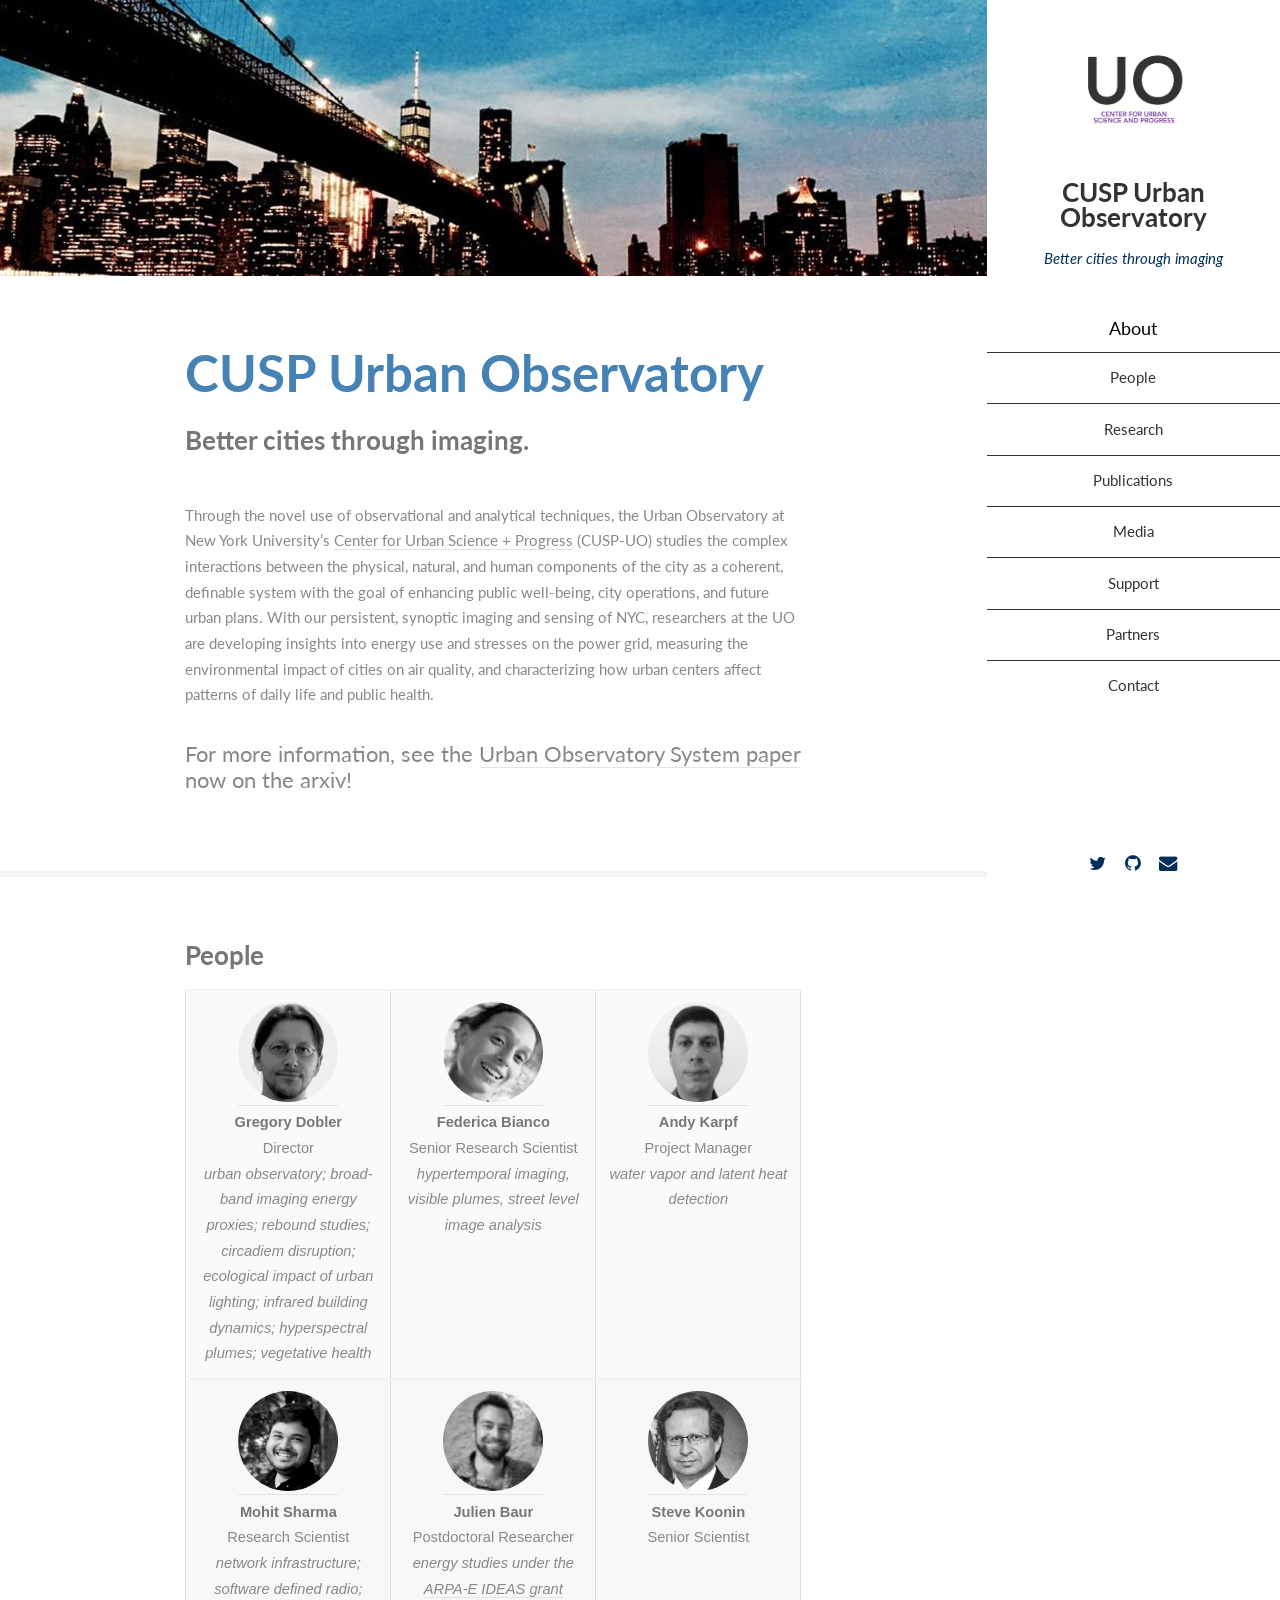
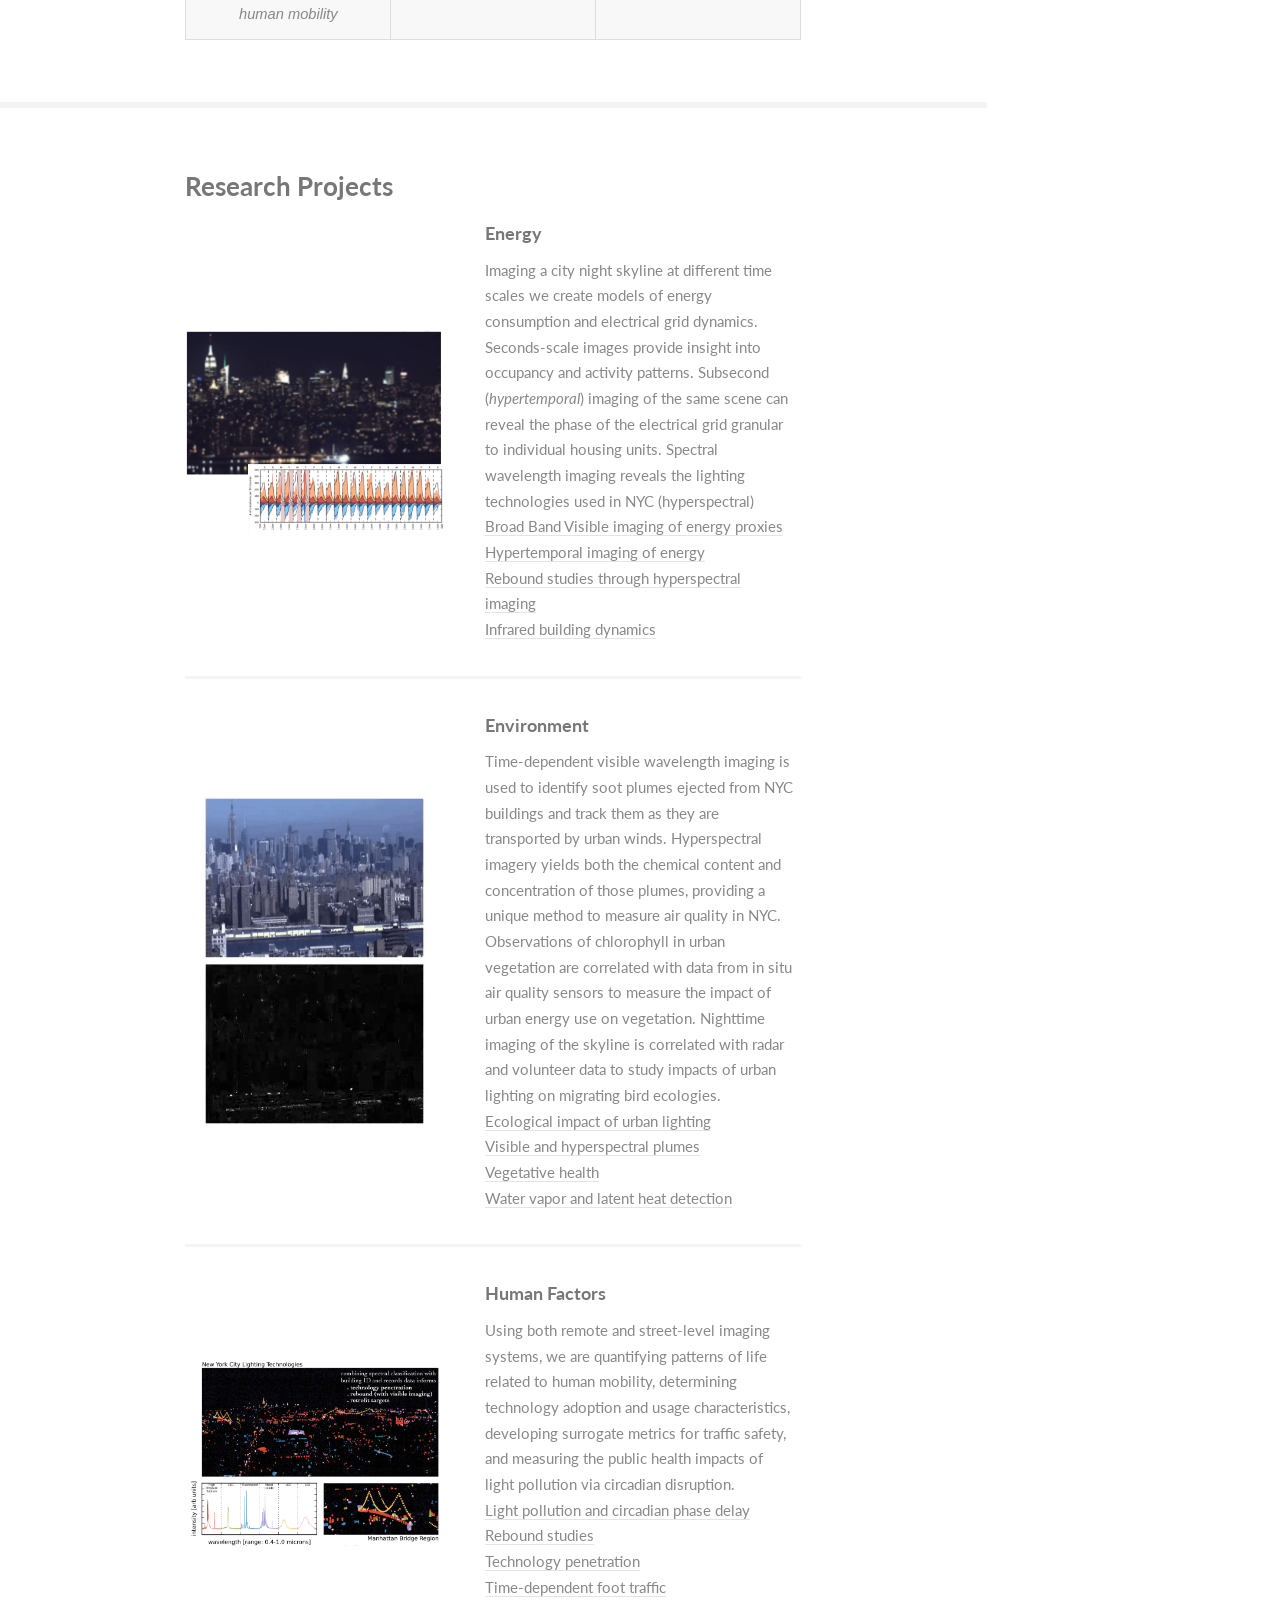
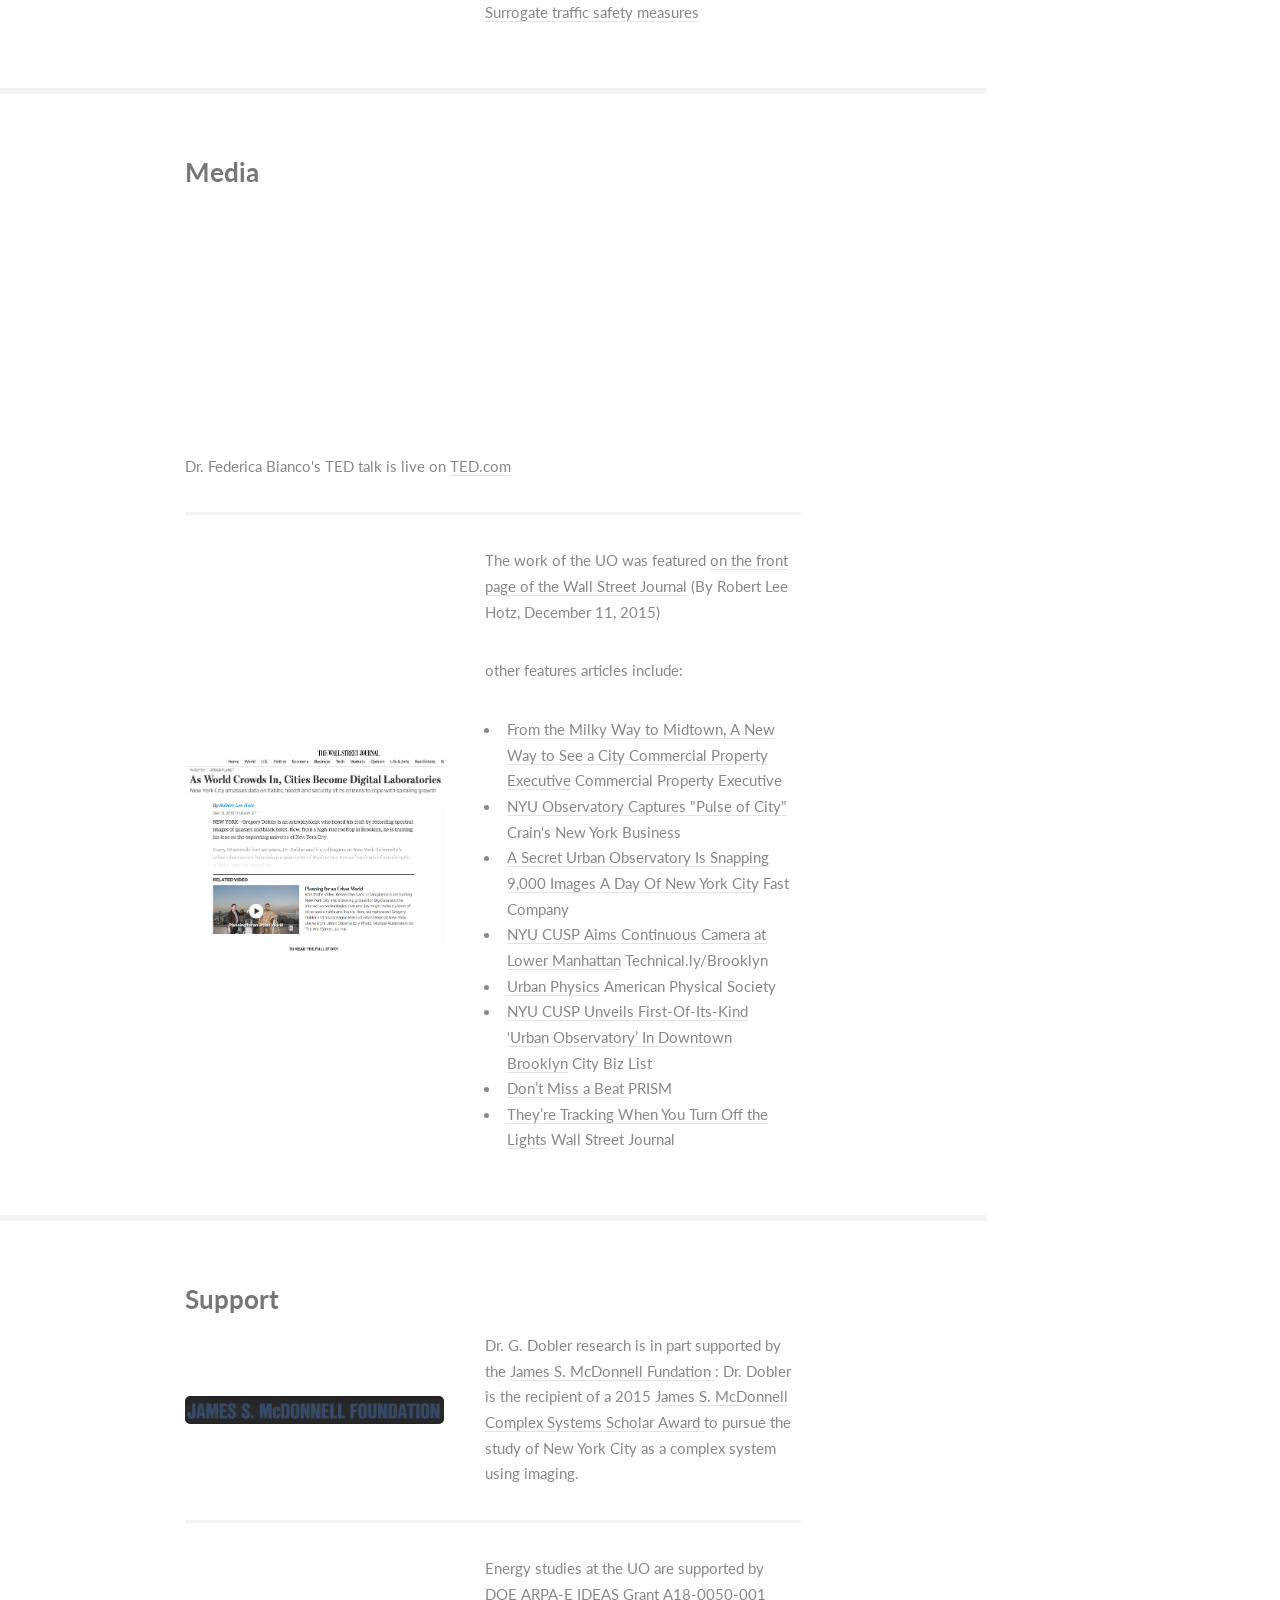
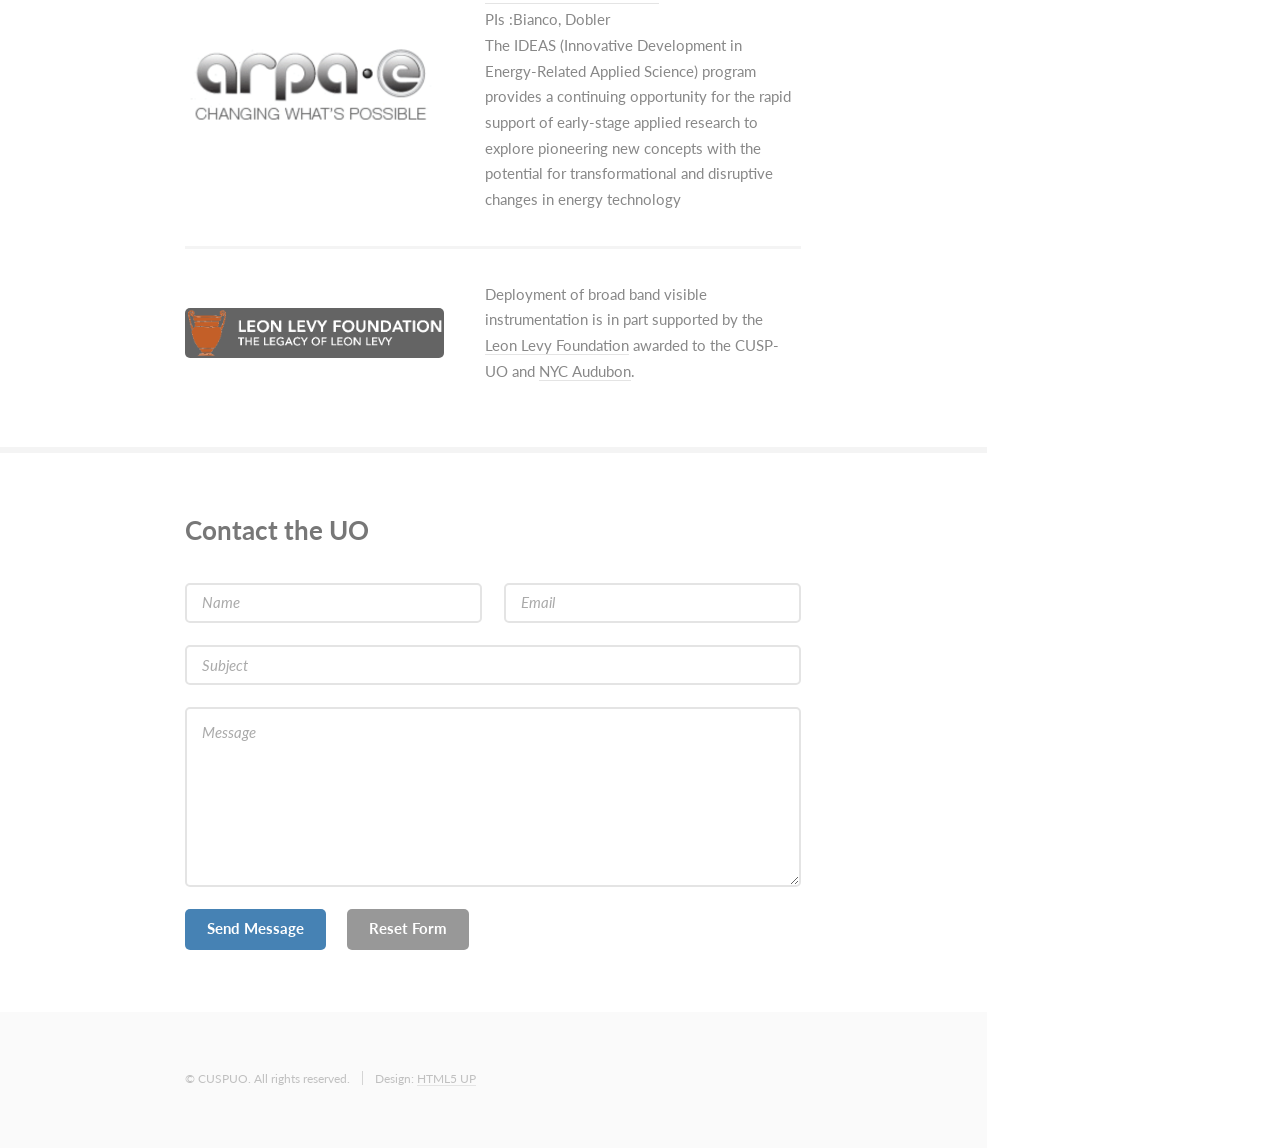
==== commit d203a9df: "adding video" ====
--- a/index.html
+++ b/index.html
@@ -200,6 +200,12 @@
 									<h3>Media</h3>
 
 									<div class="features">
+                                         <article>
+								            <div style="position:relative;padding-bottom:40.25%"><iframe src=https://embed.ted.com/talks/federica_bianco_how_we_use_astrophysics_to_study_earthbound_problems" style="position:absolute;left:0;top:0;width:50%;height:70%" frameborder="0" scrolling="no" allowfullscreen></iframe></div>
+                                            
+                                                Dr. Federica Bianco's TED talk is live on <a href="https://embed.ted.com/talks/federica_bianco_how_we_use_astrophysics_to_study_earthbound_problems">TED.com</a>
+                                        
+                                        </article>
 										<article>
 								            <a href="images/WSJ.png" class="image"><img src="images/WSJ.png" alt="" /></a>
 											<div class="inner"><p>
@@ -243,6 +249,8 @@
 
                                             </div>
                                         </article>
+                                       
+
                                     </div>
 								</div>
 							</section>
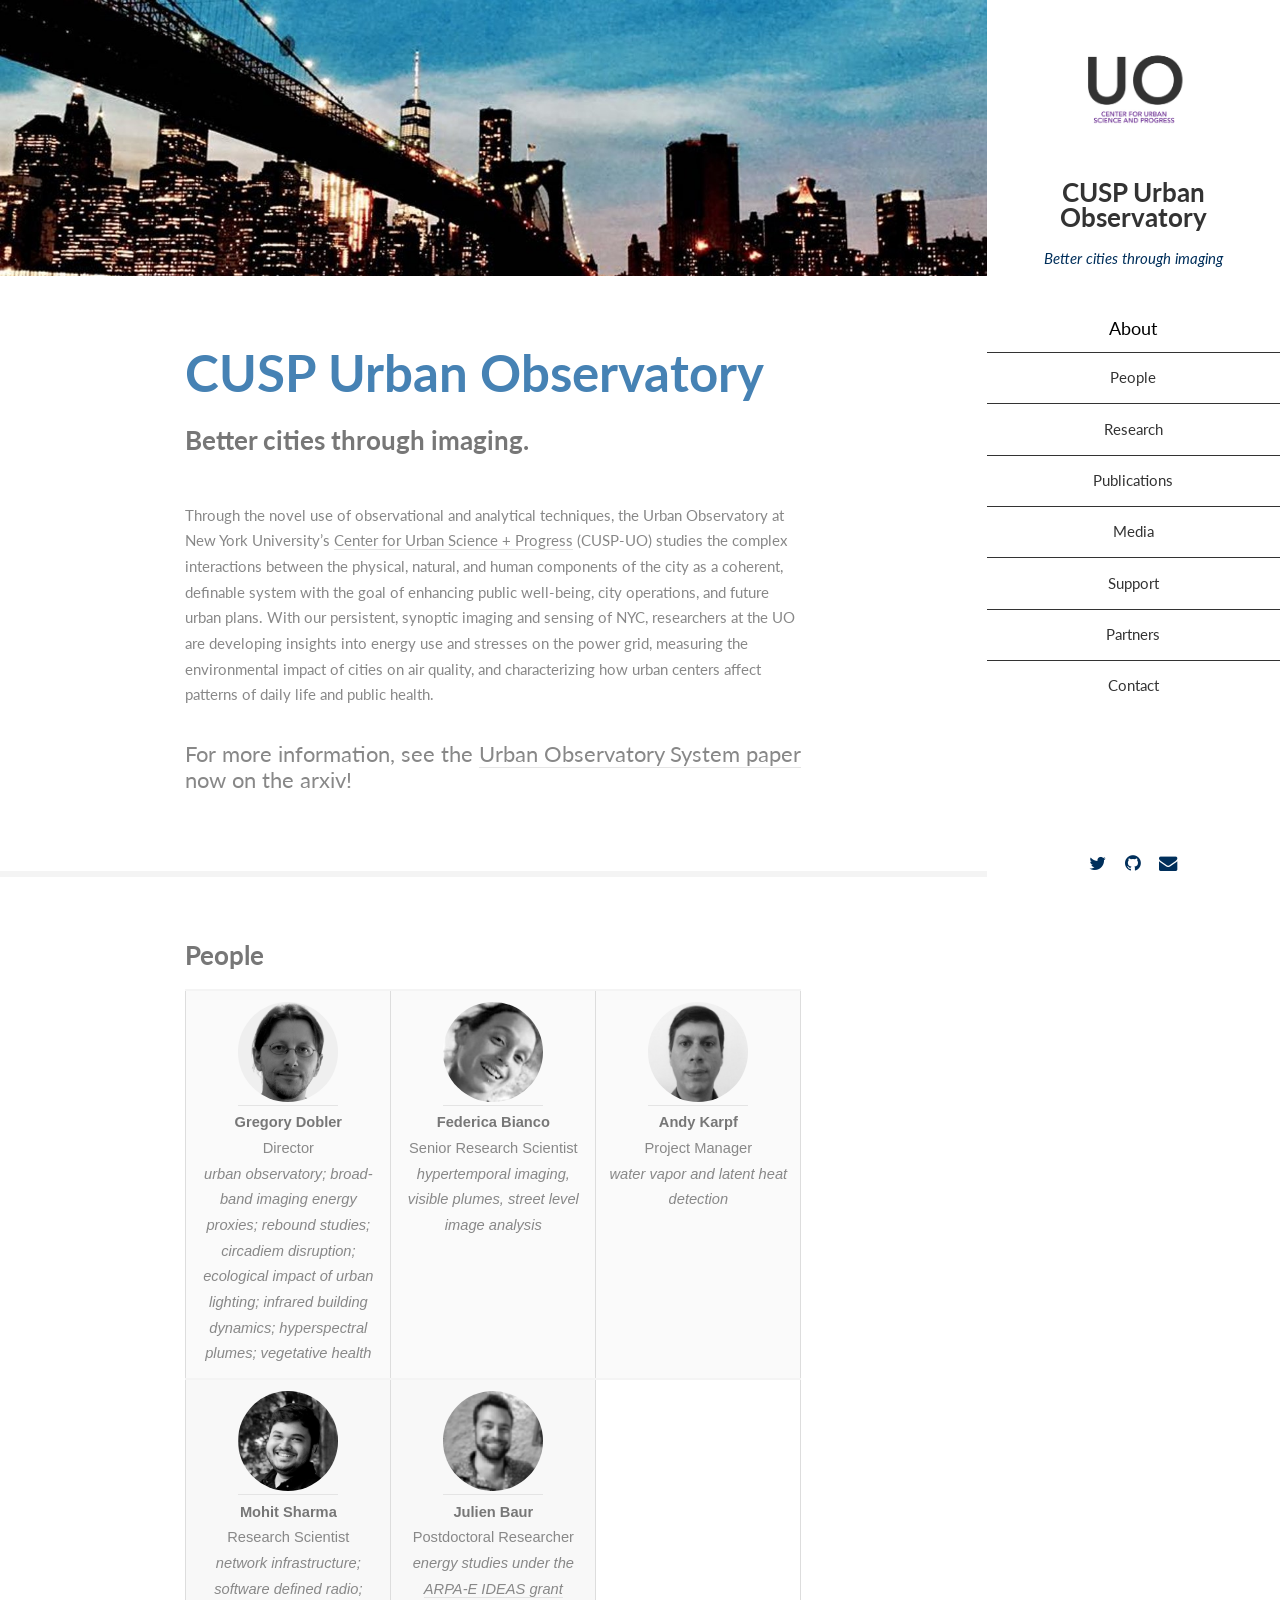
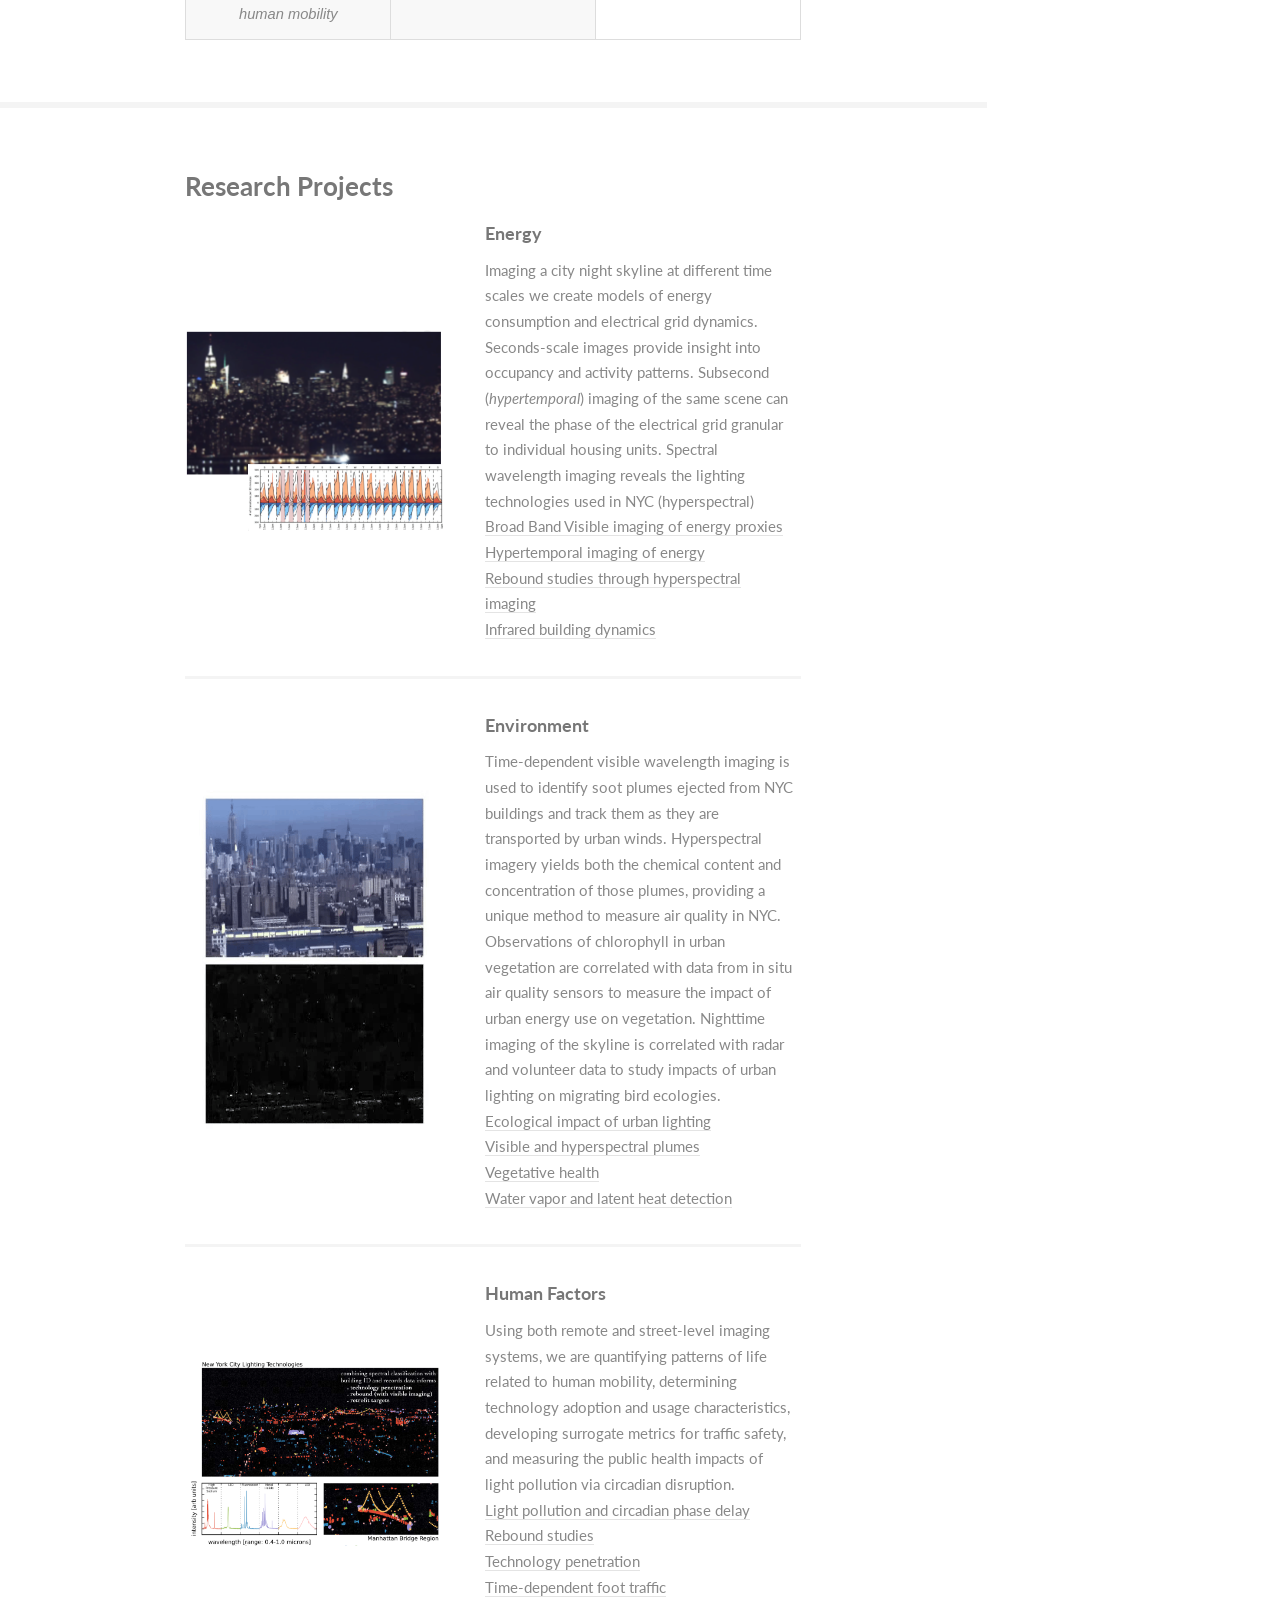
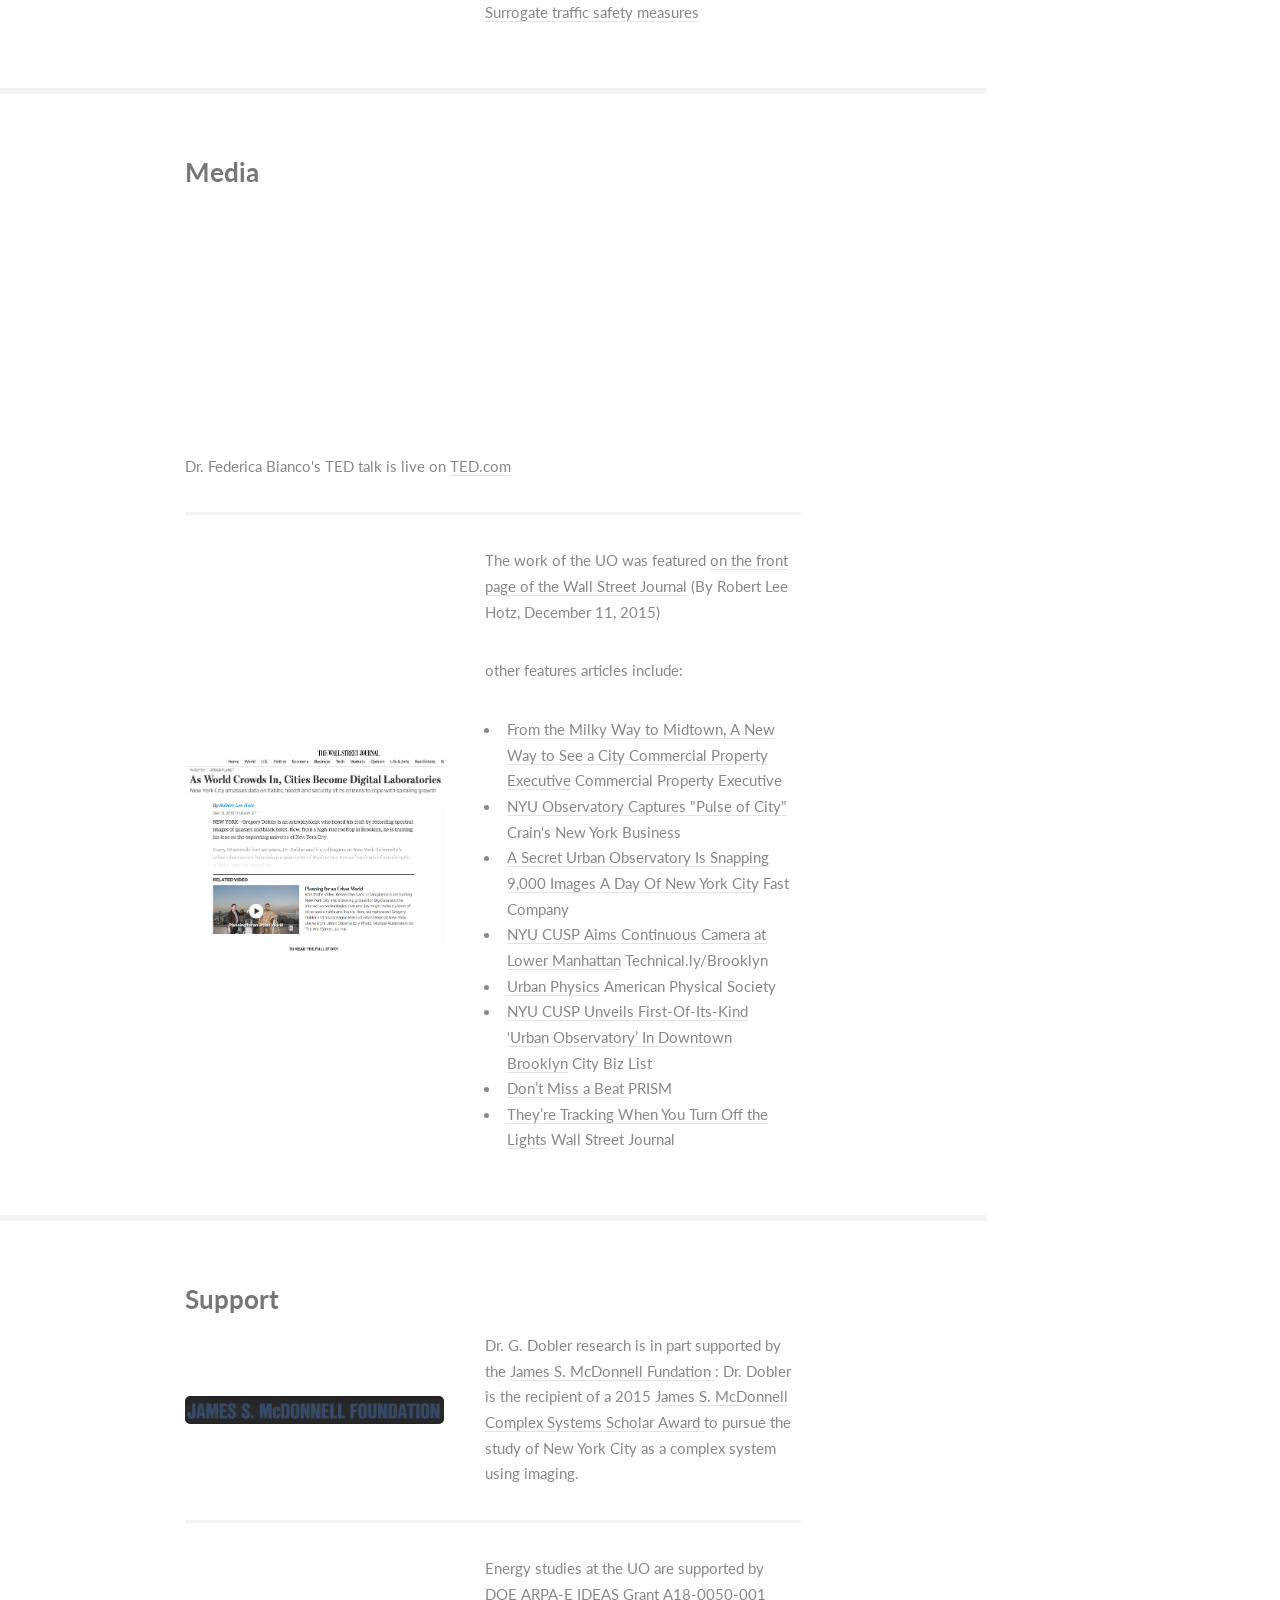
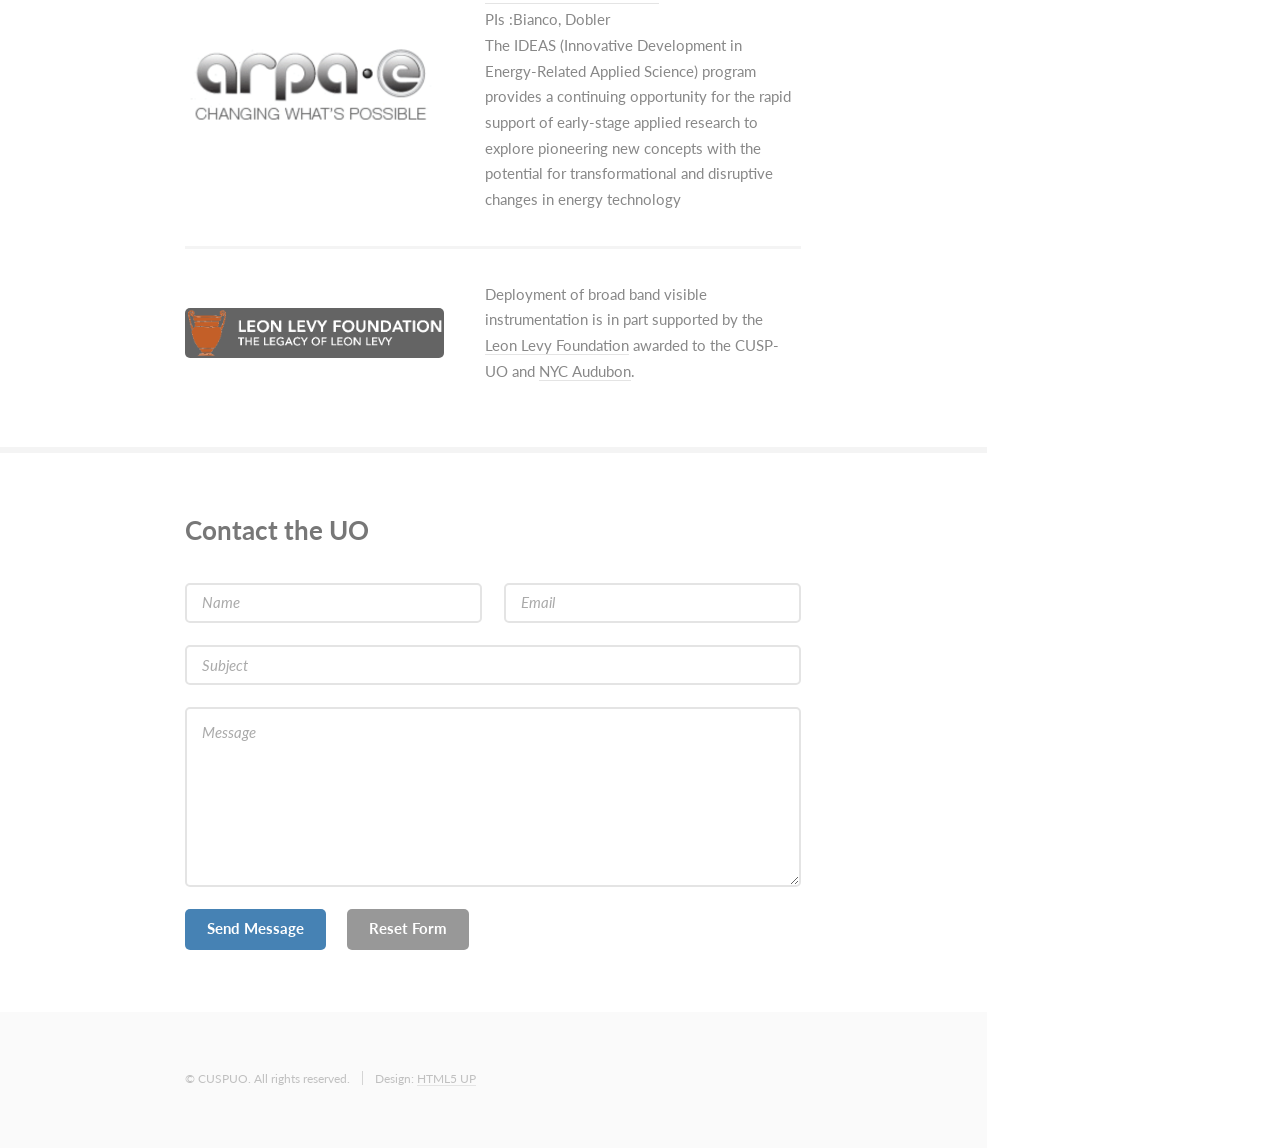
==== commit c2145295: "updated" ====
--- a/index.html
+++ b/index.html
@@ -114,11 +114,6 @@
                                                         </i></div></td>
 
 
-                                                <td width=30% halign="center">
-                                                    <a href="http://cusp.nyu.edu/people/steve-koonin/"><img class="img-circle" src="images/steve.jpg"></a><div class="p">
-                                                    <b>Steve Koonin</b><br>Senior Scientist<br></div>
-                                                    <div class=p2 ><i>
-                                                        </i></div></td>
                                                 </tr>
 
                                           </table>
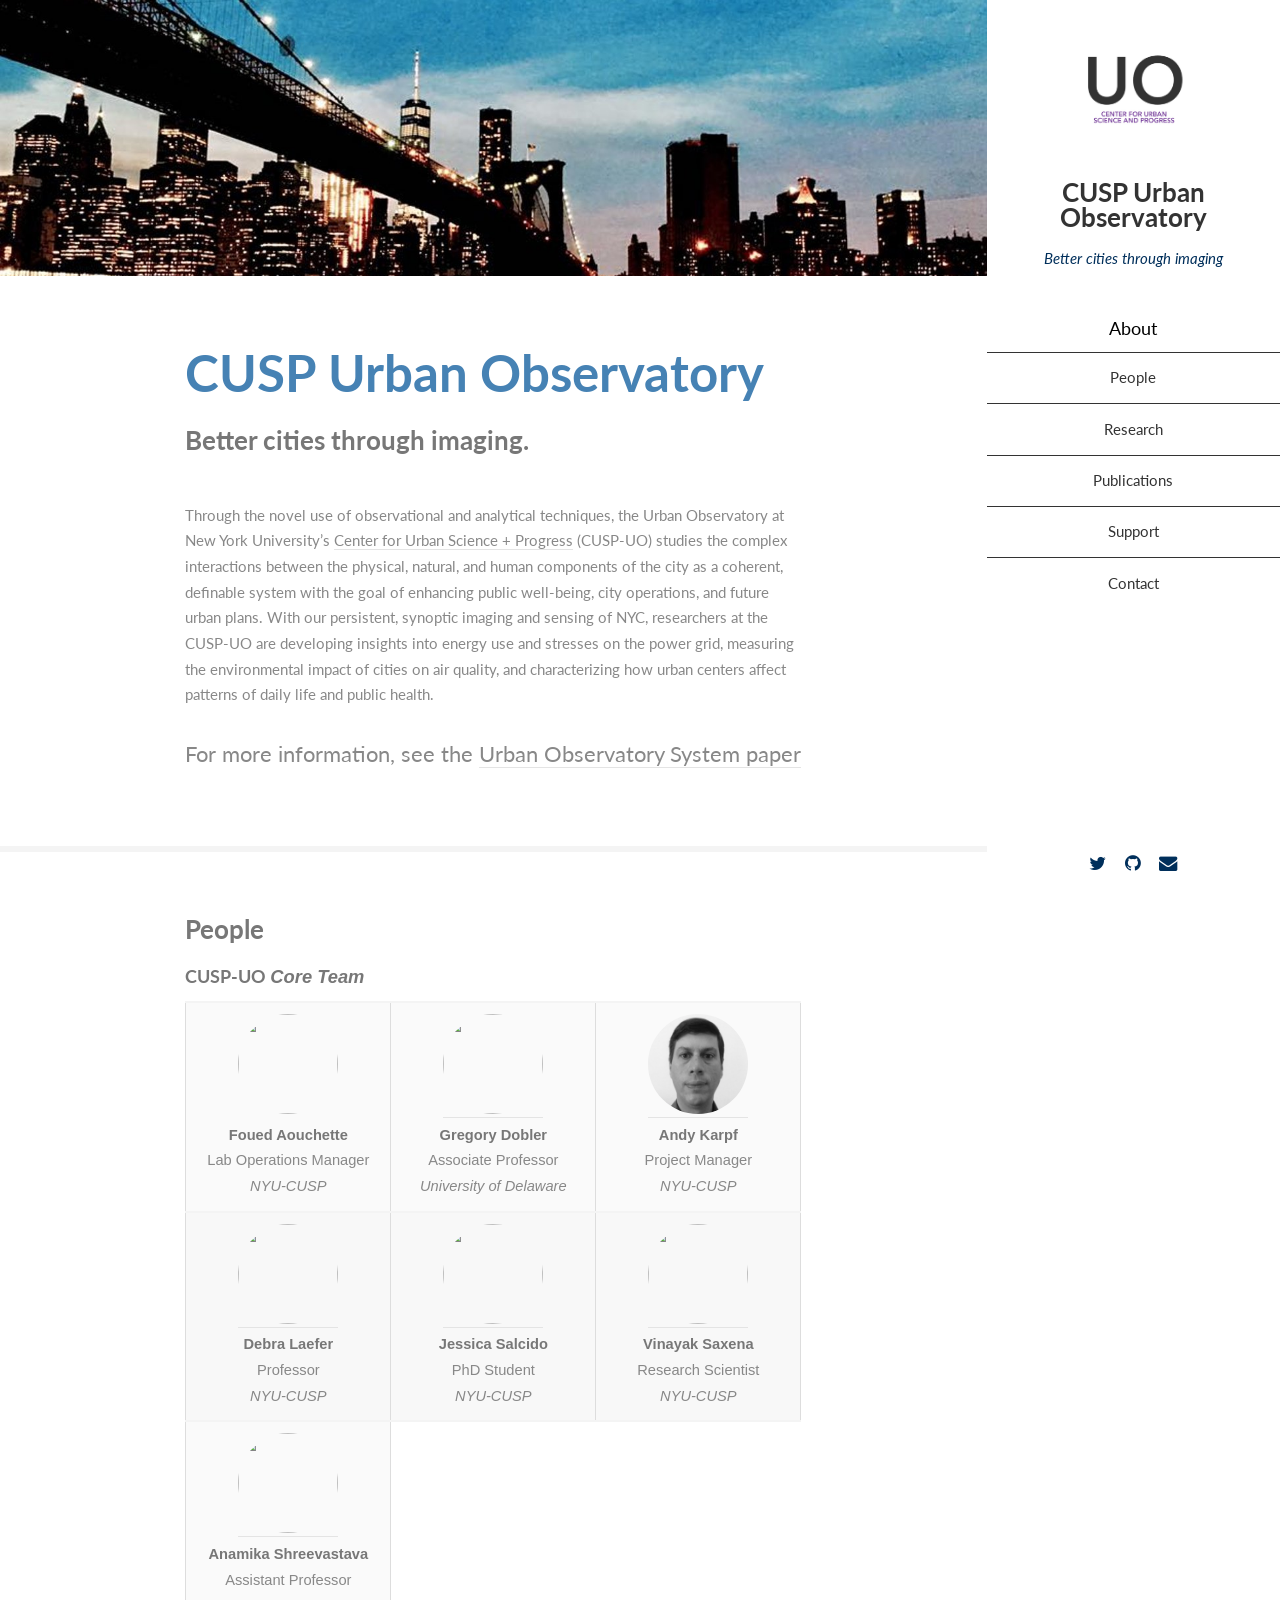
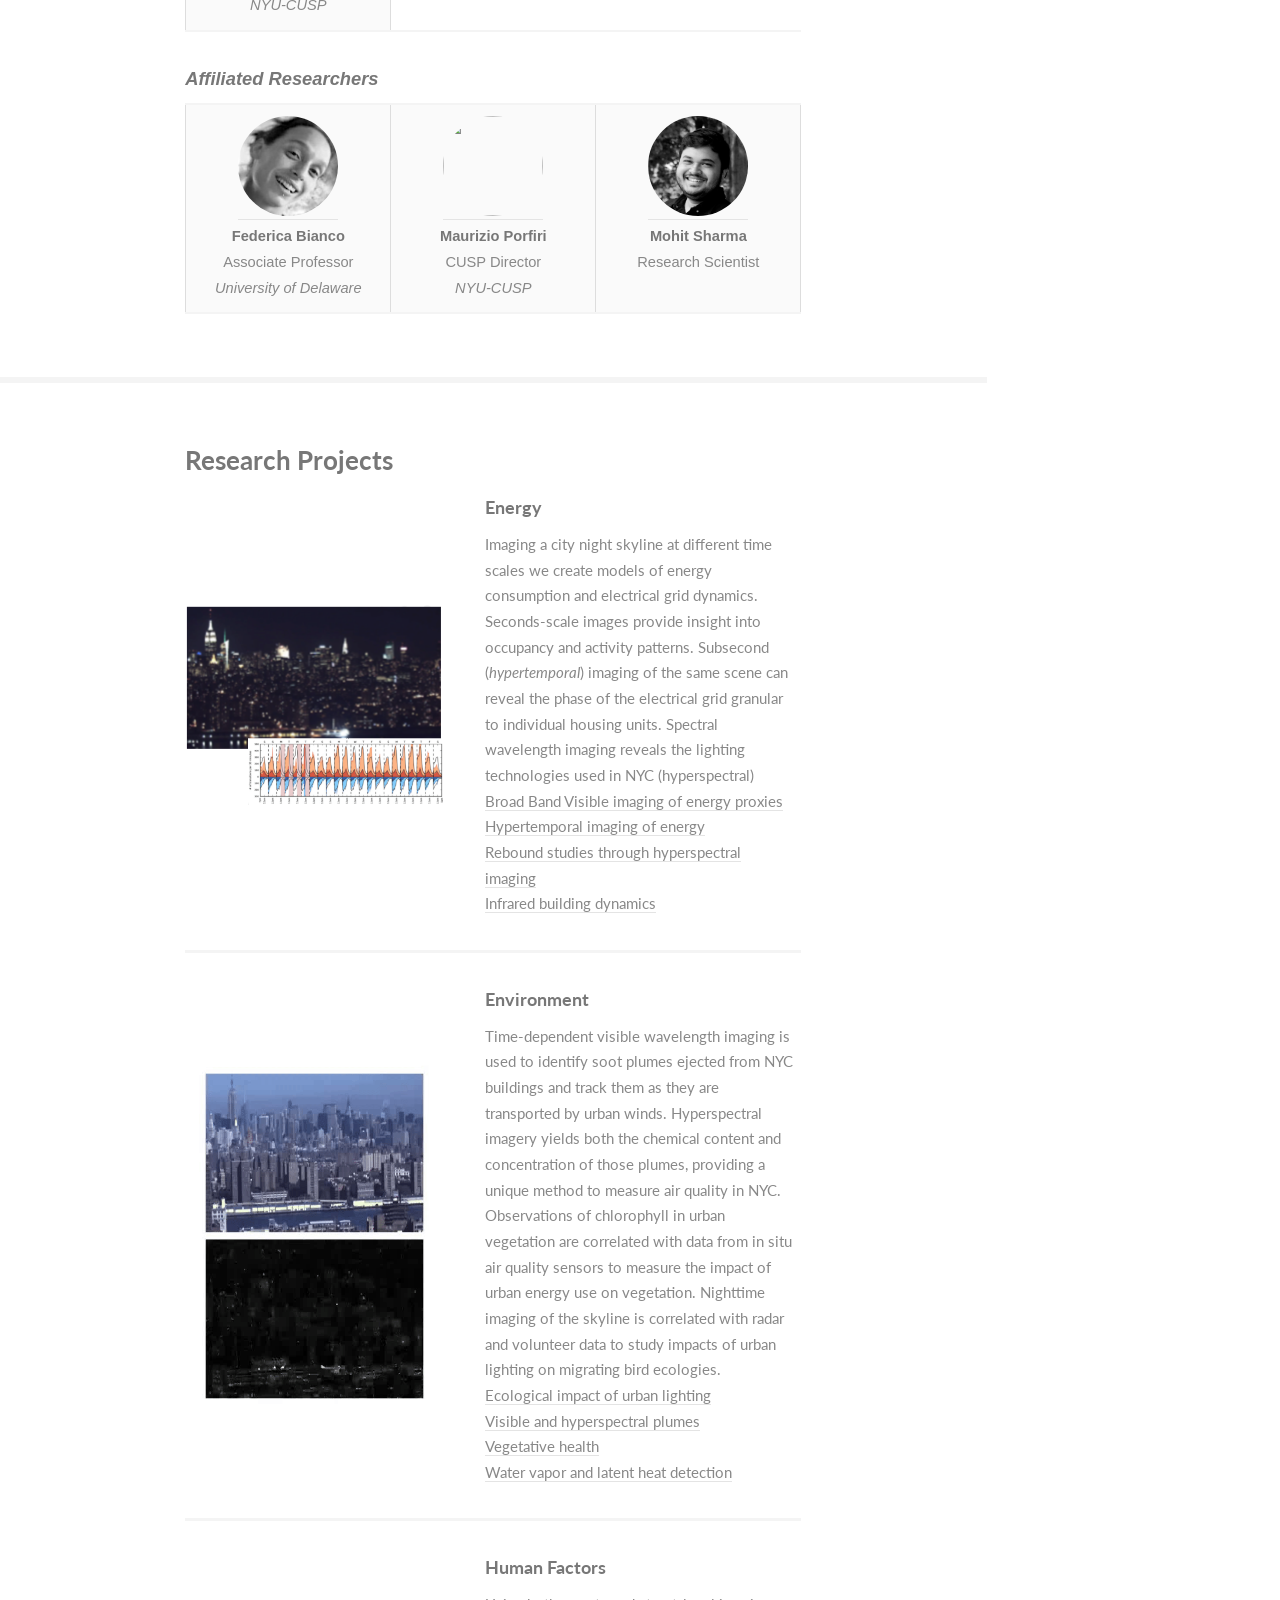
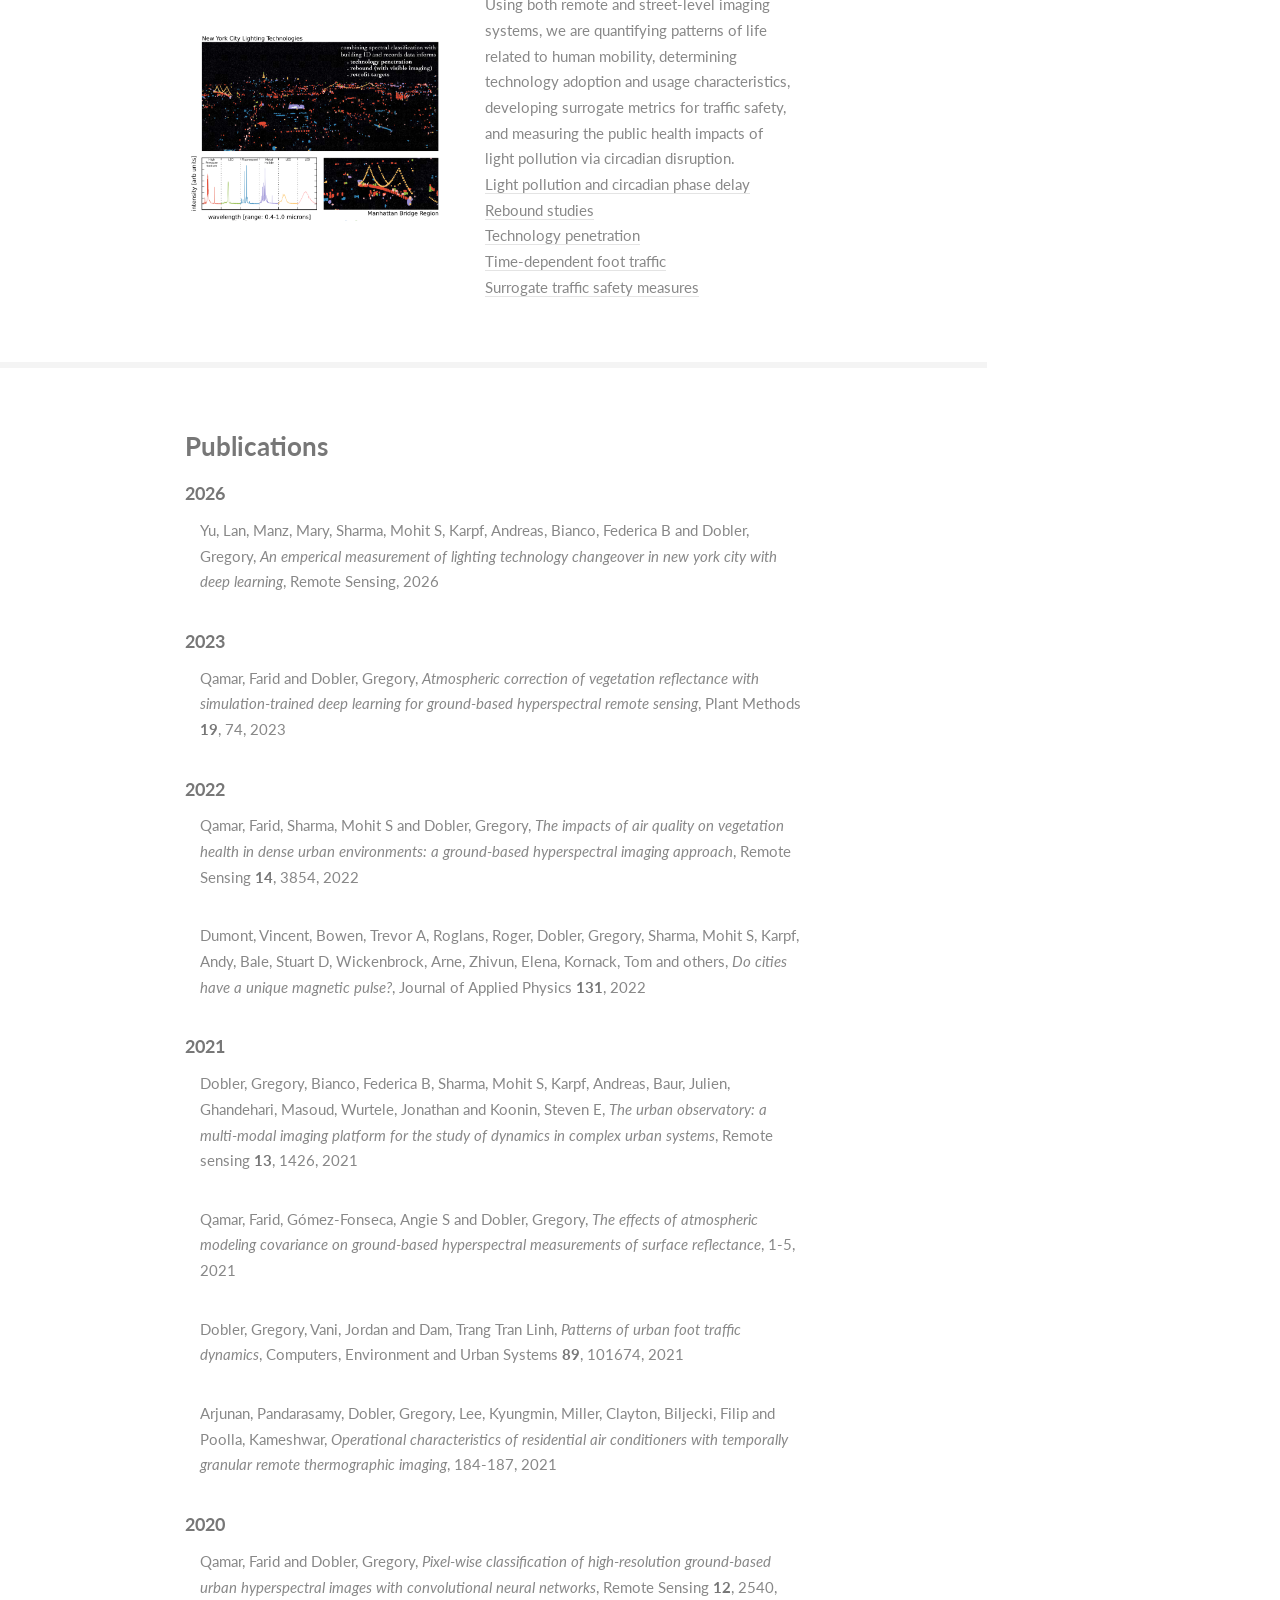
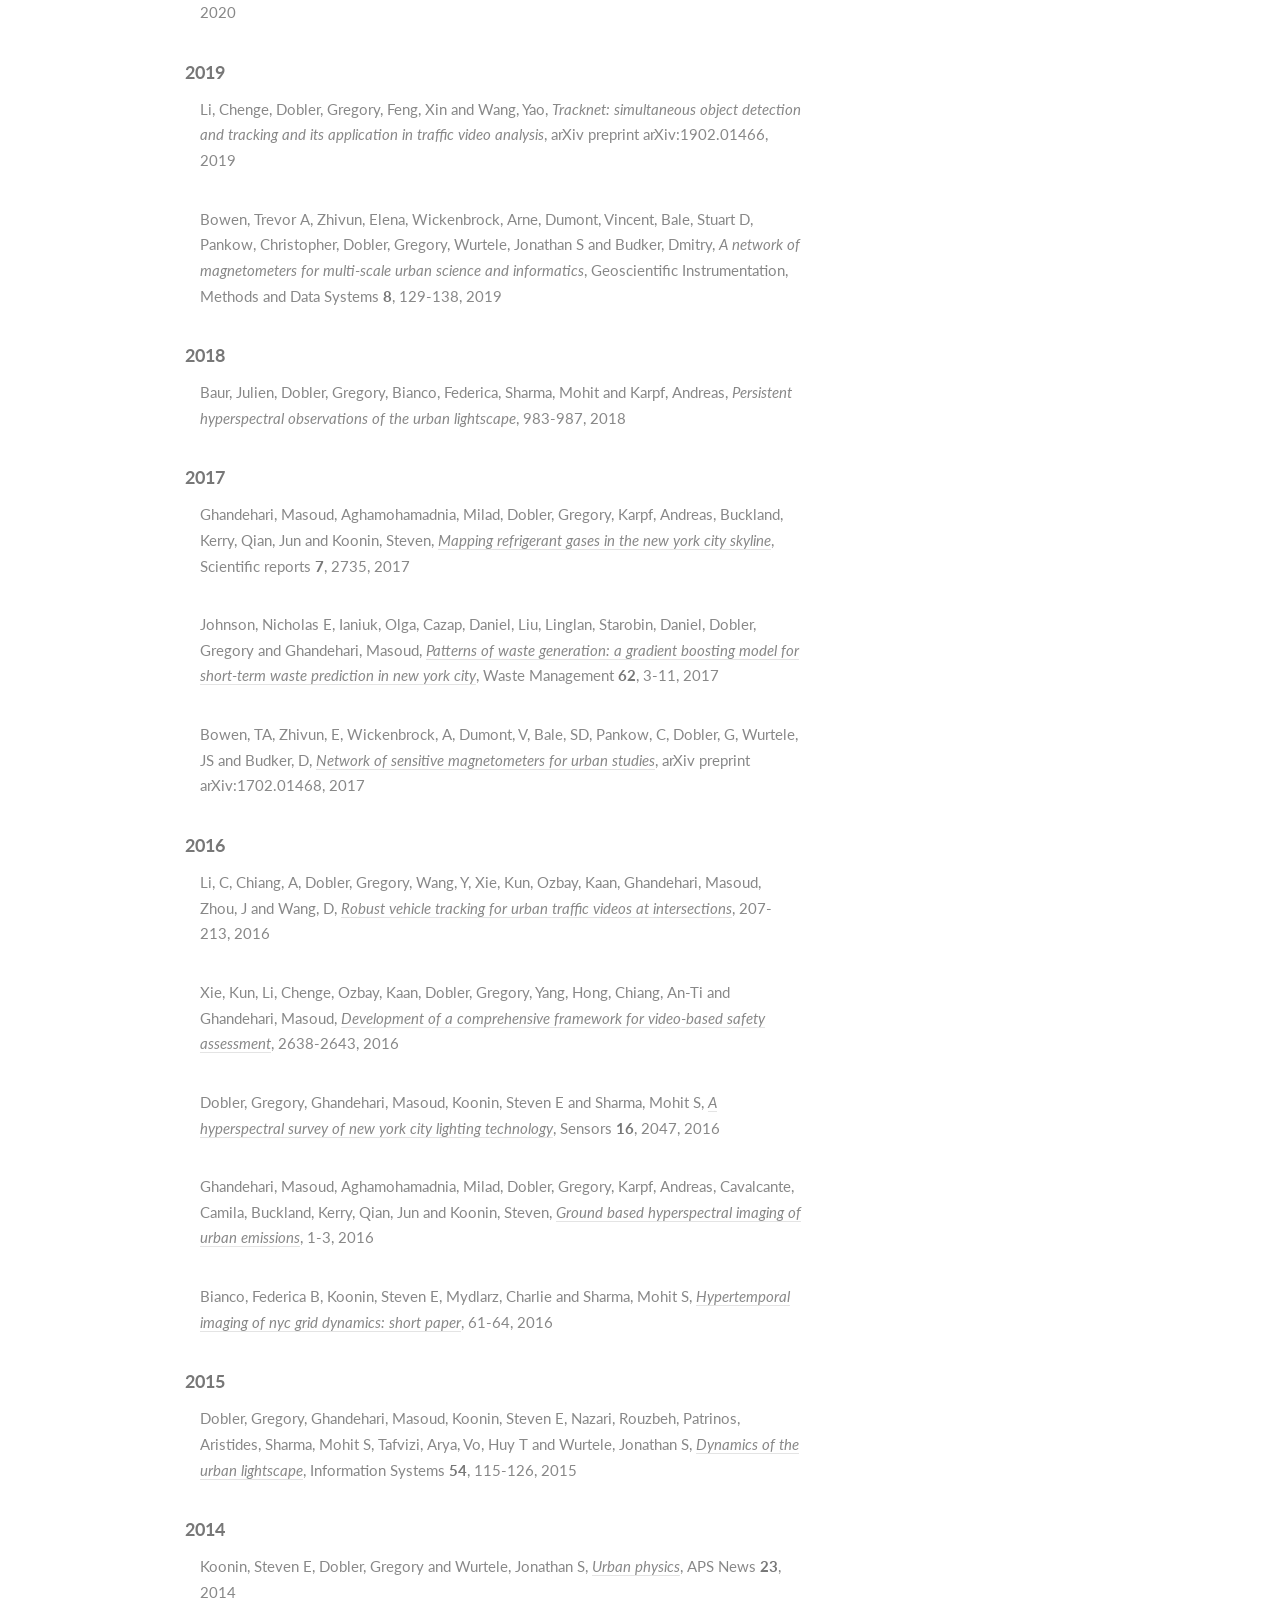
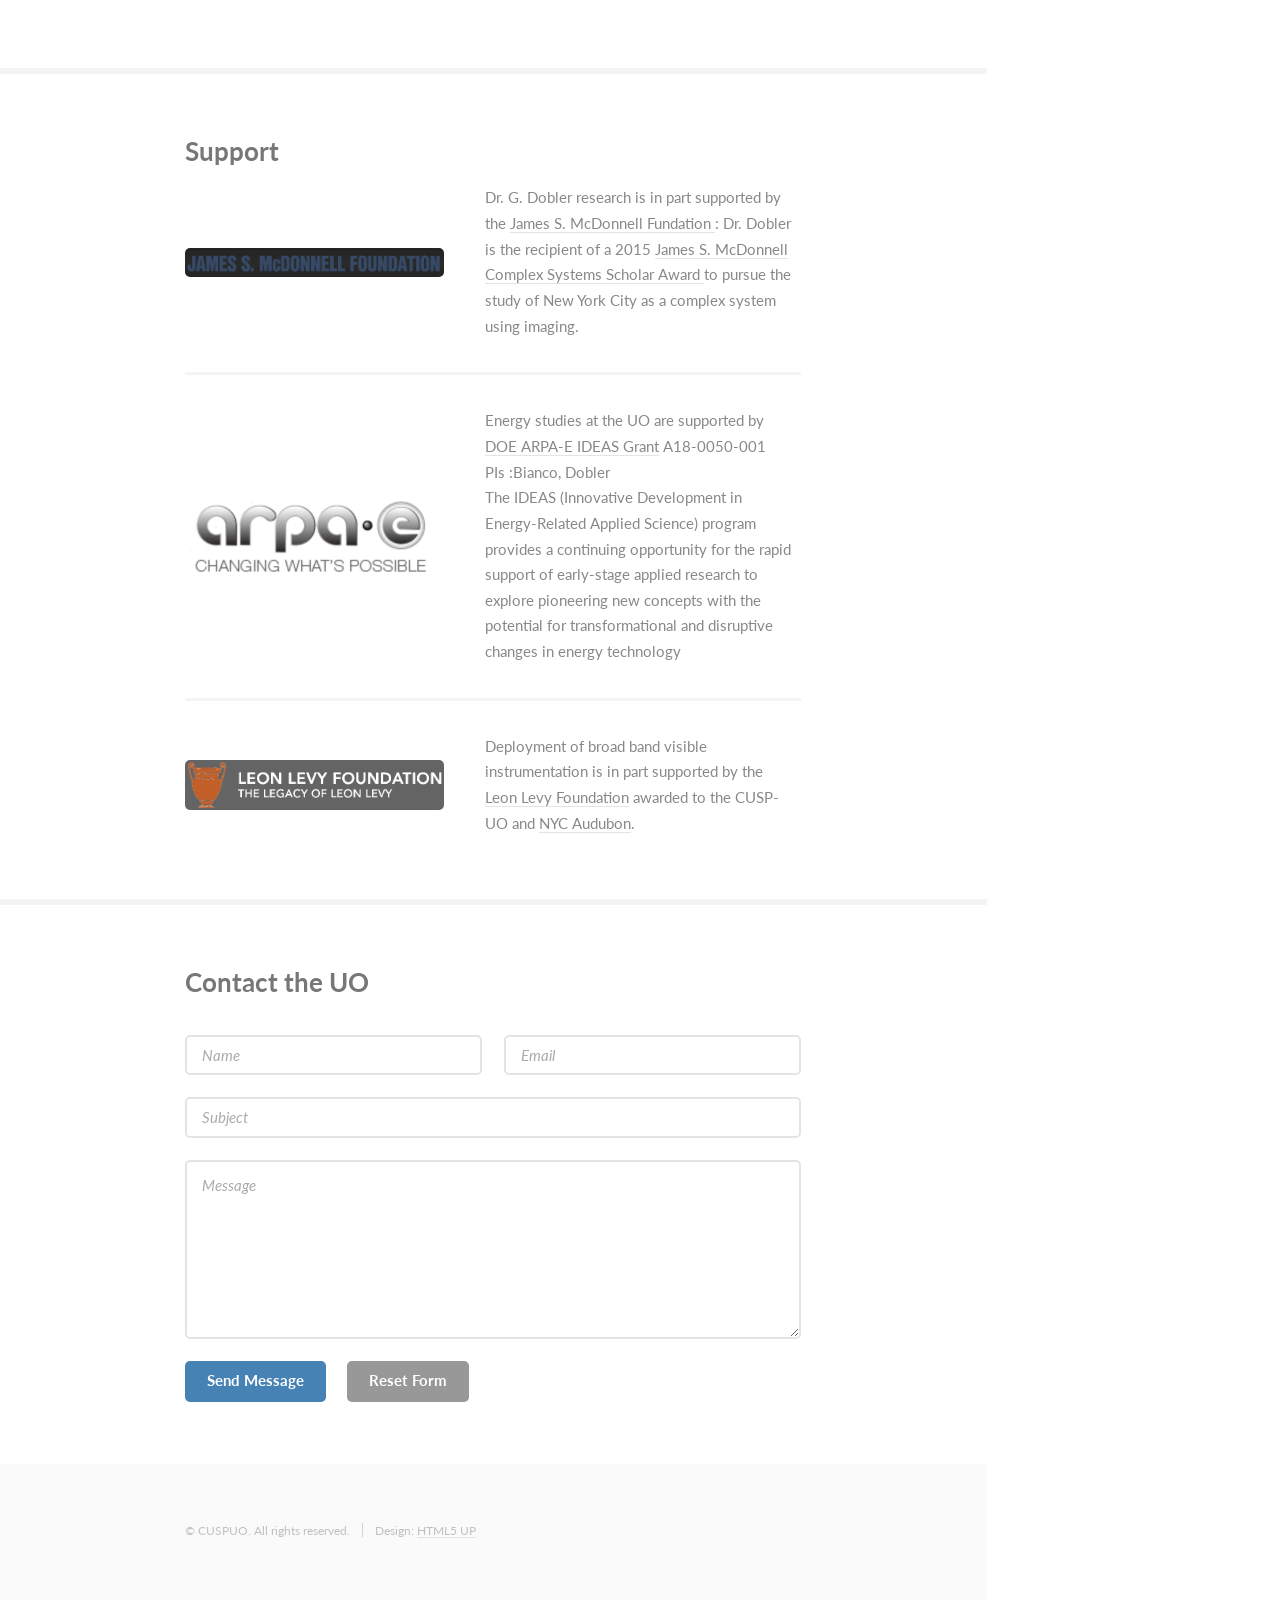
==== commit 0f8a6373: "updates" ====
--- a/index.html
+++ b/index.html
@@ -1,684 +1,856 @@
-<!DOCTYPE HTML>
-<!--
-	Read Only by HTML5 UP
-	html5up.net | @ajlkn
-	Free for personal and commercial use under the CCA 3.0 license (html5up.net/license)
--->
-<html>
-	<head>
-		<title>UO - CUSP</title>
-		<meta charset="utf-8" />
-		<meta name="viewport" content="width=device-width, initial-scale=1" />
-		<!--[if lte IE 8]><script src="assets/js/ie/html5shiv.js"></script><![endif]-->
-		<link rel="stylesheet" href="assets/css/main.css" />
-		<!--[if lte IE 8]><link rel="stylesheet" href="assets/css/ie8.css" /><![endif]-->
-<link rel="shortcut icon" href="images/favicon.ico" type="image/x-icon"/>        
-	</head>
-	<body>
-
-		<!-- Header -->
-			<section id="header">
-				<header>
-					<span class="image avatar"><img src="images/cuspuo_logo.jpeg" alt="" /></span>
-					<h1 id="logo"><a href="#">CUSP Urban Observatory</a></h1>
-					<p>Better cities through imaging</p>
-				</header>
-				<nav id="nav">
-					<ul>
-						<li><a href="#one" class="active">About</a></li>
-						<li><a href="#people">People</a></li>
-						<li><a href="#research">Research</a></li>
-						<li><a href="UOpublications.html">Publications</a></li>
-
-						<li><a href="#media">Media</a></li>                        
-                        <li><a href="#support">Support</a></li>                        
-                        <li><a href="comingsoon.html">Partners</a></li>
-						<li><a href="#contact">Contact</a></li>
-					</ul>
-				</nav>
-				<footer>
-					<ul class="icons">
-						<li><a href="https://twitter.com/cuspuo"  class="icon fa-twitter" target="_blank"><span class="label">Twitter</span></a></li>
-						<!--<li><a href="#" class="icon fa-instagram"><span class="label">Instagram</span></a></li>-->
-						<li><a href="https://github.com/CUSPUO" class="icon fa-github" target="_blank"><span class="label">Github</span></a></li>
-						<li><a href="mailto:greg.dobler@nyu.edu" class="icon fa-envelope"><span class="label">Email</span></a></li>
-					</ul>
-				</footer>
-			</section>
-
-		<!-- Wrapper -->
-			<div id="wrapper">
-
-				<!-- Main -->
-					<div id="main">
-
-						<!-- One -->
-							<section id="one">
-								<div class="container">
-									<header class="major">
-										<h2>CUSP Urban Observatory</h2>
-										<p>Better cities through imaging.</p>
-									</header>
-                                    <p>Through the novel use of observational and analytical techniques, the Urban Observatory at New York University’s <a href="http://cusp.nyu.edu" target="_blank">Center for Urban Science + Progress</a> (CUSP-UO) studies the complex interactions between the physical, natural, and human components of the city as a coherent, definable system with the goal of  enhancing public well-being, city operations, and future urban plans.
-                                    With our persistent, synoptic imaging and sensing of NYC, researchers at the UO are developing insights into energy use and stresses on the power grid, measuring the environmental impact of cities on air quality, and characterizing how urban centers affect patterns of daily life and public health. </p> 
-                                    
-                                    <p style="font-size:1.5em"> For more information, see the <a href="https://arxiv.org/abs/1909.05940" target="_blank">Urban Observatory System paper </a> now on the arxiv!</p>
-								</div>
-							</section>
-
-						<!-- Two -->
-							<section id="people">
-								<div class="container">
-									<h3>People</h3>
-
-
-                                            <table  class=bg-white align="center">
-                                            <tr height=30px>
-                                                <td width=30% halign="center">
-                                                    <a href=https://www.bidenschool.udel.edu/people/faculty/gdobler><img class="img-circle" src="images/greg.png">
-                                                    </a>
-                                                    <div class="p">
-                                                    <b>Gregory Dobler</b><br>Director<br></div>
-                                                    <div class=p2  ><i>urban observatory;
-                                                        broad-band imaging energy proxies; rebound studies; circadiem disruption; ecological impact of urban lighting;  infrared building dynamics; hyperspectral plumes; vegetative health
-                                                        </i></div></td>
-
-                                                <td width=30% halign="center">
-                                                    <a href=http://fbb.space><img class="img-circle" src="images/fed.png"></a>
-                                                    <div class="p">
-                                                    <b>Federica Bianco</b><br>Senior Research Scientist<br></div>
-                                                    <div class=p2  ><i>
-                                                    hypertemporal imaging, visible plumes, street level image analysis
-                                                        </i></div></td>
-
-                                                <td width=30% halign="center">
-                                                    <a href="http://cusp.nyu.edu/people/andy-karpf/"><img class="img-circle" src="images/andy.png"></a>
-                                                    <div class="p"> 
-                                                    <b>Andy Karpf</b><br>Project Manager<br></div>
-                                                    <div class=p2  ><i>water vapor and latent heat detection
-                                                    </i></div></td>
-
-                                                </tr>
-                                                <tr class=bg-white height=30px>
-
-                                                <td width=30% halign="center">
-                                                    <a href="https://sharmamohit.com/"><img class="img-circle" src="images/mohit.png"></a><div class="p">
-                                                    <b>Mohit Sharma</b><br>Research Scientist<br></div>
-                                                    <div class=p2   ><i>network infrastructure; software defined radio; human mobility
-                                                        </i></div></td>
-
-                                                <td width=30% halign="center">
-                                                    <a href="https://www.researchgate.net/profile/Julien_Baur"><img class="img-circle" src="images/julien.png"></a><div class="p">
-                                                    <b>Julien Baur</b><br>Postdoctoral Researcher<br></div>
-                                                    <div class=p2  ><i>energy studies under the <a href="#five">ARPA-E IDEAS grant</a>
-                                                        </i></div></td>
-
-
-                                                </tr>
-
-                                          </table>
-								</div>
-							</section>
-
-						<!-- Three -->
-							<section id="research">
-								<div class="container">
-									<h3>Research Projects</h3>
-
-									<div class="features">
-										<article>
-											<!--<a href="images/bb.png" class="image"><img src="images/bb.png" alt="" /><br>
-                                                                                            <img src="images/hsi.png" alt="" /></a>-->
-
-                                                                                        <a href="images/bb.png" class="image"><img src="images/bb.png" alt="" /></a>
-
-											<div class="inner">
-												<h4>Energy</h4>
-												Imaging a city night skyline at different time scales we create models of energy consumption and electrical grid dynamics. Seconds-scale images provide insight into occupancy and activity patterns. Subsecond (<i>hypertemporal</i>) imaging of the same scene can reveal the phase of the electrical grid granular to individual housing units. Spectral wavelength imaging reveals the lighting technologies used in NYC (hyperspectral)<br>
-                                                <p>
-                                                <a href="projects/visim_energy/index.html" target="_blank">Broad Band Visible imaging of energy proxies</a><br>
-                                                <a href="https://serv.cusp.nyu.edu/~fbianco/detect120/" target="_blank">Hypertemporal imaging of energy</a><br>
-                                                <a href="comingsoon.html" target="_blank">Rebound studies through hyperspectral imaging</a><br>
-                                                <a href="comingsoon.html" target="_blank">Infrared building dynamics</a><br>
-											</div>
-										</article>
-										<article>
-                                            <a href="#" class="image">
-                                                <!--<video width=100% src="images/plumes.gif" autoplay loop></video>-->
-                                            <img src="images/plumes.gif" rel:animated_src="images/plumes.gif"
-		width="360" height="360" rel:auto_play="1" rel:rubbable="1" />
-
-		<script type="text/javascript">
-			$$('img').each(function (img_tag) {
-				if (/.*\.gif/.test(img_tag.src)) {
-					var rub = new SuperGif({ gif: img_tag } );
-					rub.load(function(){
-						console.log('oh hey, now the gif is loaded');
-					});
-				}
-			});
-		</script>
-                                                </a>
-											<div class="inner">
-												<h4>Environment</h4>
-											     Time-dependent visible wavelength imaging is used to identify soot plumes ejected from NYC buildings and track them as they are transported by urban winds.  Hyperspectral imagery yields both the chemical content and concentration of those plumes, providing a unique method to measure air quality in NYC.  Observations of chlorophyll in urban vegetation are correlated with data from in situ air quality sensors to measure the impact of urban energy use on vegetation.  Nighttime imaging of the skyline is correlated with radar and volunteer data to study impacts of urban lighting on migrating bird ecologies.  <p>
-                                                <a href="https://cm4692.wixsite.com/light-birds" target="_blank">Ecological impact of urban lighting </a><br>
-                                                <a href="projects/allplumes.html" target="_blank">Visible and hyperspectral plumes</a><br>
-                                                <a href="comingsoon.html" target="_blank">Vegetative health</a><br>
-                                                <a href="comingsoon.html" target="_blank">Water vapor and latent heat detection</a><br>
-                                                </p>
-											</div>
-										</article>
-										<article>
-										  <a href="#" class="image">
-                                                <img src="images/hsi.png" alt="" /></a>
-											<div class="inner">
-												<h4>Human Factors</h4>
-												Using both remote and street-level imaging systems, we are quantifying patterns of life related to human mobility, determining technology adoption and usage characteristics, developing surrogate metrics for traffic safety, and measuring the public health impacts of light pollution via circadian disruption.<p>
-                                                <a href="projects/cdrhythms/index.html" target="_blank">Light pollution and circadian phase delay</a><br>
-                                                <a href="comingsoon.html" target="_blank">Rebound studies</a><br>
-                                                <a href="projects/allLT.html" target="_blank">Technology penetration</a><br>
-                                                <a href="comingsoon.html" target="_blank">Time-dependent foot traffic</a><br>
-                                                <a href="comingsoon.html" target="_blank">Surrogate traffic safety measures</a><br>
-                                                </p>
-											</div>
-										</article>
-									</div>
-								</div>
-							</section>
-                        
-                        
-                        
-                        <!-- Six -->
-							<section id="media">
-								<div class="container">
-									<h3>Media</h3>
-
-									<div class="features">
-                                         <article>
-								            <div style="position:relative;padding-bottom:40.25%"><iframe src=https://embed.ted.com/talks/federica_bianco_how_we_use_astrophysics_to_study_earthbound_problems" style="position:absolute;left:0;top:0;width:50%;height:70%" frameborder="0" scrolling="no" allowfullscreen></iframe></div>
-                                            
-                                                Dr. Federica Bianco's TED talk is live on <a href="https://embed.ted.com/talks/federica_bianco_how_we_use_astrophysics_to_study_earthbound_problems">TED.com</a>
-                                        
-                                        </article>
-										<article>
-								            <a href="images/WSJ.png" class="image"><img src="images/WSJ.png" alt="" /></a>
-											<div class="inner"><p>
-												The work of the UO was featured <a href="https://www.wsj.com/articles/as-world-crowds-in-cities-become-digital-laboratories-1449850244"> on the front page of the Wall Street Journal</a> (By Robert Lee Hotz, December 11, 2015)
-                                            </p><p>
-                                            other features articles include:
-                                            <ul><li>
-                                                <a href="https://www.cpexecutive.com/post/april-issue-trend-from-the-milky-way-to-midtown-a-new-way-to-see-a-city/">From the Milky Way to Midtown, A New Way to See a City Commercial Property Executive</a> Commercial Property Executive
-                                                </li>
-                                                <li>
-                                                    <a href='http://www.crainsnewyork.com/article/20141028/TECHNOLOGY/141029855/nyu-observatory-captures-pulse-of-city'>NYU Observatory Captures "Pulse of City"</a> Crain's New York Business
-                                                </li>
-                                                <li>
-                                                    <a href='http://www.fastcoexist.com/3037771/a-secret-urban-observatory-is-snapping-9000-images-a-day-of-new-york-city'>A Secret Urban Observatory Is Snapping 9,000 Images A Day Of New York City</a> Fast Company
-                                                </li>
-                                                <li>
-                                                    <a href='http://technical.ly/brooklyn/2014/10/28/nyu-cusp-aims-continuous-camera-lower-manhattan/'>
-                                                        NYU CUSP Aims Continuous Camera at Lower Manhattan</a>
-                                                    Technical.ly/Brooklyn
-                                                </li>
-                                                <li>
-                                                    <a href='http://www.aps.org/publications/apsnews/201403/urban.cfm'>Urban Physics</a> American Physical Society
-                                                </li>
-                                                <li>
-                                                    <a href='http://newyork.citybizlist.com/article/216854/nyu-cusp-unveils-first-of-its-kind-urban-observatory-in-downtown-brooklyn'>
-                                                        NYU CUSP Unveils First-Of-Its-Kind ‘Urban Observatory’ In Downtown Brooklyn</a> City Biz List
-                                                 </li>
-                                                 <li>
-                                                     <a href='http://www.asee-prism.org/2014/12/page/2/'>
-                                                         Don’t Miss a Beat </a> PRISM
-                                                  </li>
-                                                  <li>
-                                                     <a href=	   'http://www.wsj.com/articles/theyre-tracking-when-you-turn-off-the-lights-1413854422'>They’re Tracking When You Turn Off the Lights</a>
-                                                     Wall Street Journal
-                                                  </li>
-
-
-                                                </ul>
-
-
-
-                                            </div>
-                                        </article>
-                                       
-
-                                    </div>
-								</div>
-							</section>
-                        
-                        
-                        <!-- Five -->
-							<section id="support">
-								<div class="container">
-									<header class="major">
-										<h3>Support</h3>
-									</header>
-                                    <div class="features">
-										<article>
-								            <a href="https://www.jsmf.org/" class="image" target="_blank"><img src="images/mcdowellLogo.png" alt="" /></a>
-											<div class="inner">
-                                        Dr. G. Dobler research is in part supported by the <a href="https://www.jsmf.org/">James S. McDonnell Fundation </a>: Dr. Dobler is the recipient of a 2015 <a href="https://www.jsmf.org/grants/20150009/">James S. McDonnell Complex Systems Scholar Award </a> to pursue the study of New York City as a complex system using imaging.
-                                        </div>
-                                        </article>
-
-                                        <article>
-								            <a href="https://arpa-e.energy.gov" class="image" target="_blank"><img src="images/arpaeLogo.png" alt="" /></a>
-											<div class="inner">
-                                            Energy studies at the UO are supported by <a href="https://arpa-e.energy.gov/?q=arpa-e-programs/ideas">DOE ARPA-E IDEAS Grant</a> A18-0050-001<br> PIs :Bianco, Dobler <br>
-                                            The IDEAS (Innovative Development in Energy-Related Applied Science) program provides a continuing opportunity for the rapid support of early-stage applied research to explore pioneering new concepts with the potential for transformational and disruptive changes in energy technology
-                                            </div>
-                                        </article>
-
-                                        <article>
-                                            <a href="http://leonlevyfoundation.org/" class="image" target="_blank"><img src="images/llfLogo.png" alt="" bg="#333333" /></a>
-											<div class="inner">
-                                            Deployment of broad band visible instrumentation is in part supported by the <a href="http://leonlevyfoundation.org/">Leon Levy Foundation</a> awarded to the CUSP-UO and <a href="http://www.nycaudubon.org/">NYC Audubon</a>.
-                                            </div>
-                                        </article>
-
-                                    </div>
-                                    </div>
-							</section>
-
-						<!-- Seven -->
-                        <section id="contact">
-								<div class="container">
-									<h3>Contact the UO</h3>
-									<p></p>
-									<form method="post" action="https://formspree.io/greg.dobler@nyu.edu">
-										<div class="row uniform">
-											<div class="6u 12u(xsmall)"><input type="text" name="name" id="name" placeholder="Name" /></div>
-											<div class="6u 12u(xsmall)"><input type="email" name="email" id="email" placeholder="Email" /></div>
-										</div>
-										<div class="row uniform">
-											<div class="12u"><input type="text" name="subject" id="subject" placeholder="Subject" /></div>
-										</div>
-										<div class="row uniform">
-											<div class="12u"><textarea name="message" id="message" placeholder="Message" rows="6"></textarea></div>
-										</div>
-										<div class="row uniform">
-											<div class="12u">
-												<ul class="actions">
-													<li><input type="submit" class="special" value="Send Message" /></li>
-													<li><input type="reset" value="Reset Form" /></li>
-												</ul>
-											</div>
-										</div>
-									</form>
-								</div>
-							</section>
-						<!-- Five -->
-						<!--
-							<section id="five">
-								<div class="container">
-									<h3>Elements</h3>
-
-									<section>
-										<h4>Text</h4>
-										<p>This is <b>bold</b> and this is <strong>strong</strong>. This is <i>italic</i> and this is <em>emphasized</em>.
-										This is <sup>superscript</sup> text and this is <sub>subscript</sub> text.
-										This is <u>underlined</u> and this is code: <code>for (;;) { ... }</code>. Finally, <a href="#">this is a link</a>.</p>
-										<hr />
-										<header>
-											<h4>Heading with a Subtitle</h4>
-											<p>Lorem ipsum dolor sit amet nullam id egestas urna aliquam</p>
-										</header>
-										<p>Nunc lacinia ante nunc ac lobortis. Interdum adipiscing gravida odio porttitor sem non mi integer non faucibus ornare mi ut ante amet placerat aliquet. Volutpat eu sed ante lacinia sapien lorem accumsan varius montes viverra nibh in adipiscing blandit tempus accumsan.</p>
-										<header>
-											<h5>Heading with a Subtitle</h5>
-											<p>Lorem ipsum dolor sit amet nullam id egestas urna aliquam</p>
-										</header>
-										<p>Nunc lacinia ante nunc ac lobortis. Interdum adipiscing gravida odio porttitor sem non mi integer non faucibus ornare mi ut ante amet placerat aliquet. Volutpat eu sed ante lacinia sapien lorem accumsan varius montes viverra nibh in adipiscing blandit tempus accumsan.</p>
-										<hr />
-										<h2>Heading Level 2</h2>
-										<h3>Heading Level 3</h3>
-										<h4>Heading Level 4</h4>
-										<h5>Heading Level 5</h5>
-										<h6>Heading Level 6</h6>
-										<hr />
-										<h5>Blockquote</h5>
-										<blockquote>Fringilla nisl. Donec accumsan interdum nisi, quis tincidunt felis sagittis eget tempus euismod. Vestibulum ante ipsum primis in faucibus vestibulum. Blandit adipiscing eu felis iaculis volutpat ac adipiscing accumsan faucibus. Vestibulum ante ipsum primis in faucibus lorem ipsum dolor sit amet nullam adipiscing eu felis.</blockquote>
-										<h5>Preformatted</h5>
-										<pre><code>i = 0;
-
-	while (!deck.isInOrder()) {
-	    print 'Iteration ' + i;
-	    deck.shuffle();
-	    i++;
-	}
-
-	print 'It took ' + i + ' iterations to sort the deck.';</code></pre>
-									</section>
-
-									<section>
-										<h4>Lists</h4>
-										<div class="row">
-											<div class="6u 12u(xsmall)">
-												<h5>Unordered</h5>
-												<ul>
-													<li>Dolor pulvinar etiam magna etiam.</li>
-													<li>Sagittis adipiscing lorem eleifend.</li>
-													<li>Felis enim feugiat dolore viverra.</li>
-												</ul>
-												<h5>Alternate</h5>
-												<ul class="alt">
-													<li>Dolor pulvinar etiam magna etiam.</li>
-													<li>Sagittis adipiscing lorem eleifend.</li>
-													<li>Felis enim feugiat dolore viverra.</li>
-												</ul>
-											</div>
-											<div class="6u 12u(xsmall)">
-												<h5>Ordered</h5>
-												<ol>
-													<li>Dolor pulvinar etiam magna etiam.</li>
-													<li>Etiam vel felis at lorem sed viverra.</li>
-													<li>Felis enim feugiat dolore viverra.</li>
-													<li>Dolor pulvinar etiam magna etiam.</li>
-													<li>Etiam vel felis at lorem sed viverra.</li>
-													<li>Felis enim feugiat dolore viverra.</li>
-												</ol>
-												<h5>Icons</h5>
-												<ul class="icons">
-													<li><a href="#" class="icon fa-twitter"><span class="label">Twitter</span></a></li>
-													<li><a href="#" class="icon fa-facebook"><span class="label">Facebook</span></a></li>
-													<li><a href="#" class="icon fa-instagram"><span class="label">Instagram</span></a></li>
-													<li><a href="#" class="icon fa-github"><span class="label">Github</span></a></li>
-													<li><a href="#" class="icon fa-dribbble"><span class="label">Dribbble</span></a></li>
-													<li><a href="#" class="icon fa-tumblr"><span class="label">Tumblr</span></a></li>
-												</ul>
-											</div>
-										</div>
-										<h5>Actions</h5>
-										<ul class="actions">
-											<li><a href="#" class="button special">Default</a></li>
-											<li><a href="#" class="button">Default</a></li>
-											<li><a href="#" class="button alt">Default</a></li>
-										</ul>
-										<ul class="actions small">
-											<li><a href="#" class="button special small">Small</a></li>
-											<li><a href="#" class="button small">Small</a></li>
-											<li><a href="#" class="button alt small">Small</a></li>
-										</ul>
-										<div class="row">
-											<div class="3u 6u(medium) 12u$(xsmall)">
-												<ul class="actions vertical">
-													<li><a href="#" class="button special">Default</a></li>
-													<li><a href="#" class="button">Default</a></li>
-													<li><a href="#" class="button alt">Default</a></li>
-												</ul>
-											</div>
-											<div class="3u 6u$(medium) 12u$(xsmall)">
-												<ul class="actions vertical small">
-													<li><a href="#" class="button special small">Small</a></li>
-													<li><a href="#" class="button small">Small</a></li>
-													<li><a href="#" class="button alt small">Small</a></li>
-												</ul>
-											</div>
-											<div class="3u 6u(medium) 12u$(xsmall)">
-												<ul class="actions vertical">
-													<li><a href="#" class="button special fit">Default</a></li>
-													<li><a href="#" class="button fit">Default</a></li>
-													<li><a href="#" class="button alt fit">Default</a></li>
-												</ul>
-											</div>
-											<div class="3u 6u$(medium) 12u$(xsmall)">
-												<ul class="actions vertical small">
-													<li><a href="#" class="button special small fit">Small</a></li>
-													<li><a href="#" class="button small fit">Small</a></li>
-													<li><a href="#" class="button alt small fit">Small</a></li>
-												</ul>
-											</div>
-										</div>
-									</section>
-
-									<section>
-										<h4>Table</h4>
-										<h5>Default</h5>
-										<div class="table-wrapper">
-											<table>
-												<thead>
-													<tr>
-														<th>Name</th>
-														<th>Description</th>
-														<th>Price</th>
-													</tr>
-												</thead>
-												<tbody>
-													<tr>
-														<td>Item One</td>
-														<td>Ante turpis integer aliquet porttitor.</td>
-														<td>29.99</td>
-													</tr>
-													<tr>
-														<td>Item Two</td>
-														<td>Vis ac commodo adipiscing arcu aliquet.</td>
-														<td>19.99</td>
-													</tr>
-													<tr>
-														<td>Item Three</td>
-														<td> Morbi faucibus arcu accumsan lorem.</td>
-														<td>29.99</td>
-													</tr>
-													<tr>
-														<td>Item Four</td>
-														<td>Vitae integer tempus condimentum.</td>
-														<td>19.99</td>
-													</tr>
-													<tr>
-														<td>Item Five</td>
-														<td>Ante turpis integer aliquet porttitor.</td>
-														<td>29.99</td>
-													</tr>
-												</tbody>
-												<tfoot>
-													<tr>
-														<td colspan="2"></td>
-														<td>100.00</td>
-													</tr>
-												</tfoot>
-											</table>
-										</div>
-
-										<h5>Alternate</h5>
-										<div class="table-wrapper">
-											<table class="alt">
-												<thead>
-													<tr>
-														<th>Name</th>
-														<th>Description</th>
-														<th>Price</th>
-													</tr>
-												</thead>
-												<tbody>
-													<tr>
-														<td>Item One</td>
-														<td>Ante turpis integer aliquet porttitor.</td>
-														<td>29.99</td>
-													</tr>
-													<tr>
-														<td>Item Two</td>
-														<td>Vis ac commodo adipiscing arcu aliquet.</td>
-														<td>19.99</td>
-													</tr>
-													<tr>
-														<td>Item Three</td>
-														<td> Morbi faucibus arcu accumsan lorem.</td>
-														<td>29.99</td>
-													</tr>
-													<tr>
-														<td>Item Four</td>
-														<td>Vitae integer tempus condimentum.</td>
-														<td>19.99</td>
-													</tr>
-													<tr>
-														<td>Item Five</td>
-														<td>Ante turpis integer aliquet porttitor.</td>
-														<td>29.99</td>
-													</tr>
-												</tbody>
-												<tfoot>
-													<tr>
-														<td colspan="2"></td>
-														<td>100.00</td>
-													</tr>
-												</tfoot>
-											</table>
-										</div>
-									</section>
-
-									<section>
-										<h4>Buttons</h4>
-										<ul class="actions">
-											<li><a href="#" class="button special">Special</a></li>
-											<li><a href="#" class="button">Default</a></li>
-											<li><a href="#" class="button alt">Alternate</a></li>
-										</ul>
-										<ul class="actions">
-											<li><a href="#" class="button special big">Big</a></li>
-											<li><a href="#" class="button">Default</a></li>
-											<li><a href="#" class="button alt small">Small</a></li>
-										</ul>
-										<ul class="actions fit">
-											<li><a href="#" class="button special fit">Fit</a></li>
-											<li><a href="#" class="button fit">Fit</a></li>
-											<li><a href="#" class="button alt fit">Fit</a></li>
-										</ul>
-										<ul class="actions fit small">
-											<li><a href="#" class="button special fit small">Fit + Small</a></li>
-											<li><a href="#" class="button fit small">Fit + Small</a></li>
-											<li><a href="#" class="button alt fit small">Fit + Small</a></li>
-										</ul>
-										<ul class="actions">
-											<li><a href="#" class="button special icon fa-download">Icon</a></li>
-											<li><a href="#" class="button icon fa-download">Icon</a></li>
-											<li><a href="#" class="button alt icon fa-check">Icon</a></li>
-										</ul>
-										<ul class="actions">
-											<li><span class="button special disabled">Special</span></li>
-											<li><span class="button disabled">Default</span></li>
-											<li><span class="button alt disabled">Alternate</span></li>
-										</ul>
-									</section>
-
-									<section>
-										<h4>Form</h4>
-										<form method="post" action="#">
-											<div class="row uniform">
-												<div class="6u 12u(xsmall)">
-													<input type="text" name="demo-name" id="demo-name" value="" placeholder="Name" />
-												</div>
-												<div class="6u 12u(xsmall)">
-													<input type="email" name="demo-email" id="demo-email" value="" placeholder="Email" />
-												</div>
-											</div>
-											<div class="row uniform">
-												<div class="12u">
-													<div class="select-wrapper">
-														<select name="demo-category" id="demo-category">
-															<option value="">- Category -</option>
-															<option value="1">Manufacturing</option>
-															<option value="1">Shipping</option>
-															<option value="1">Administration</option>
-															<option value="1">Human Resources</option>
-														</select>
-													</div>
-												</div>
-											</div>
-											<div class="row uniform">
-												<div class="4u 12u(medium)">
-													<input type="radio" id="demo-priority-low" name="demo-priority" checked>
-													<label for="demo-priority-low">Low Priority</label>
-												</div>
-												<div class="4u 12u(medium)">
-													<input type="radio" id="demo-priority-normal" name="demo-priority">
-													<label for="demo-priority-normal">Normal Priority</label>
-												</div>
-												<div class="4u 12u(medium)">
-													<input type="radio" id="demo-priority-high" name="demo-priority">
-													<label for="demo-priority-high">High Priority</label>
-												</div>
-											</div>
-											<div class="row uniform">
-												<div class="6u 12u(medium)">
-													<input type="checkbox" id="demo-copy" name="demo-copy">
-													<label for="demo-copy">Email me a copy of this message</label>
-												</div>
-												<div class="6u 12u(medium)">
-													<input type="checkbox" id="demo-human" name="demo-human" checked>
-													<label for="demo-human">I am a human and not a robot</label>
-												</div>
-											</div>
-											<div class="row uniform">
-												<div class="12u">
-													<textarea name="demo-message" id="demo-message" placeholder="Enter your message" rows="6"></textarea>
-												</div>
-											</div>
-											<div class="row uniform">
-												<div class="12u">
-													<ul class="actions">
-														<li><input type="submit" value="Send Message" /></li>
-														<li><input type="reset" value="Reset" class="alt" /></li>
-													</ul>
-												</div>
-											</div>
-										</form>
-									</section>
-
-									<section>
-										<h4>Image</h4>
-										<h5>Fit</h5>
-										<span class="image fit"><img src="images/skyline.jpeg" alt="" /></span>
-										<div class="box alt">
-											<div class="row 50% uniform">
-												<div class="4u"><span class="image fit"><img src="images/pic01.jpg" alt="" /></span></div>
-												<div class="4u"><span class="image fit"><img src="images/pic02.jpg" alt="" /></span></div>
-												<div class="4u"><span class="image fit"><img src="images/pic03.jpg" alt="" /></span></div>
-											</div>
-											<div class="row 50% uniform">
-												<div class="4u"><span class="image fit"><img src="images/pic02.jpg" alt="" /></span></div>
-												<div class="4u"><span class="image fit"><img src="images/pic03.jpg" alt="" /></span></div>
-												<div class="4u"><span class="image fit"><img src="images/pic01.jpg" alt="" /></span></div>
-											</div>
-											<div class="row 50% uniform">
-												<div class="4u"><span class="image fit"><img src="images/pic03.jpg" alt="" /></span></div>
-												<div class="4u"><span class="image fit"><img src="images/pic01.jpg" alt="" /></span></div>
-												<div class="4u"><span class="image fit"><img src="images/pic02.jpg" alt="" /></span></div>
-											</div>
-										</div>
-										<h5>Left &amp; Right</h5>
-										<p><span class="image left"><img src="images/avatar.jpg" alt="" /></span>Fringilla nisl. Donec accumsan interdum nisi, quis tincidunt felis sagittis eget. tempus euismod. Vestibulum ante ipsum primis in faucibus vestibulum. Blandit adipiscing eu felis iaculis volutpat ac adipiscing accumsan eu faucibus. Integer ac pellentesque praesent tincidunt felis sagittis eget. tempus euismod. Vestibulum ante ipsum primis in faucibus vestibulum. Blandit adipiscing eu felis iaculis volutpat ac adipiscing accumsan eu faucibus. Integer ac pellentesque praesent. Donec accumsan interdum nisi, quis tincidunt felis sagittis eget. tempus euismod. Vestibulum ante ipsum primis in faucibus vestibulum. Blandit adipiscing eu felis iaculis volutpat ac adipiscing accumsan eu faucibus. Integer ac pellentesque praesent tincidunt felis sagittis eget. tempus euismod. Vestibulum ante ipsum primis in faucibus vestibulum. Blandit adipiscing eu felis iaculis volutpat ac adipiscing accumsan eu faucibus. Integer ac pellentesque praesent.</p>
-										<p><span class="image right"><img src="images/avatar.jpg" alt="" /></span>Fringilla nisl. Donec accumsan interdum nisi, quis tincidunt felis sagittis eget. tempus euismod. Vestibulum ante ipsum primis in faucibus vestibulum. Blandit adipiscing eu felis iaculis volutpat ac adipiscing accumsan eu faucibus. Integer ac pellentesque praesent tincidunt felis sagittis eget. tempus euismod. Vestibulum ante ipsum primis in faucibus vestibulum. Blandit adipiscing eu felis iaculis volutpat ac adipiscing accumsan eu faucibus. Integer ac pellentesque praesent. Donec accumsan interdum nisi, quis tincidunt felis sagittis eget. tempus euismod. Vestibulum ante ipsum primis in faucibus vestibulum. Blandit adipiscing eu felis iaculis volutpat ac adipiscing accumsan eu faucibus. Integer ac pellentesque praesent tincidunt felis sagittis eget. tempus euismod. Vestibulum ante ipsum primis in faucibus vestibulum. Blandit adipiscing eu felis iaculis volutpat ac adipiscing accumsan eu faucibus. Integer ac pellentesque praesent.</p>
-									</section>
-
-								</div>
-							</section>
-						-->
-
-					</div>
-
-				<!-- Footer -->
-					<section id="footer">
-						<div class="container">
-							<ul class="copyright">
-								<li>&copy; CUSPUO. All rights reserved.</li><li>Design: <a href="http://html5up.net">HTML5 UP</a></li>
-							</ul>
-						</div>
-					</section>
-
-			</div>
-
-		<!-- Scripts -->
-			<script src="assets/js/jquery.min.js"></script>
-			<script src="assets/js/jquery.scrollzer.min.js"></script>
-			<script src="assets/js/jquery.scrolly.min.js"></script>
-			<script src="assets/js/skel.min.js"></script>
-			<script src="assets/js/util.js"></script>
-			<!--[if lte IE 8]><script src="assets/js/ie/respond.min.js"></script><![endif]-->
-			<script src="assets/js/main.js"></script>
-
-	</body>
-</html>
+<!DOCTYPE HTML>
+<!--
+	Read Only by HTML5 UP
+	html5up.net | @ajlkn
+	Free for personal and commercial use under the CCA 3.0 license (html5up.net/license)
+-->
+<html>
+	<head>
+		<title>UO - CUSP</title>
+		<meta charset="utf-8" />
+		<meta name="viewport" content="width=device-width, initial-scale=1" />
+		<!--[if lte IE 8]><script src="assets/js/ie/html5shiv.js"></script><![endif]-->
+		<link rel="stylesheet" href="assets/css/main.css" />
+		<!--[if lte IE 8]><link rel="stylesheet" href="assets/css/ie8.css" /><![endif]-->
+<link rel="shortcut icon" href="images/favicon.ico" type="image/x-icon"/>        
+	</head>
+	<body>
+
+		<!-- Header -->
+			<section id="header">
+				<header>
+					<span class="image avatar"><img src="images/cuspuo_logo.jpeg" alt="" /></span>
+					<h1 id="logo"><a href="#">CUSP Urban Observatory</a></h1>
+					<p>Better cities through imaging</p>
+				</header>
+				<nav id="nav">
+					<ul>
+						<li><a href="#one" class="active">About</a></li>
+						<li><a href="#people">People</a></li>
+						<li><a href="#research">Research</a></li>
+						<li><a href="#publications">Publications</a></li>
+
+<!--						<li><a href="#media">Media</a></li>                        -->
+                        <li><a href="#support">Support</a></li>                        
+<!--                        <li><a href="comingsoon.html">Partners</a></li> -->
+						<li><a href="#contact">Contact</a></li>
+					</ul>
+				</nav>
+				<footer>
+					<ul class="icons">
+						<li><a href="https://bsky.app/profile/cuspuo.bsky.social"  class="icon fa-twitter" target="_blank"><span class="label">Twitter</span></a></li>
+						<!--<li><a href="#" class="icon fa-instagram"><span class="label">Instagram</span></a></li>-->
+						<li><a href="https://github.com/CUSPUO" class="icon fa-github" target="_blank"><span class="label">Github</span></a></li>
+						<li><a href="mailto:gdobler@udel.edu" class="icon fa-envelope"><span class="label">Email</span></a></li>
+					</ul>
+				</footer>
+			</section>
+
+		<!-- Wrapper -->
+			<div id="wrapper">
+
+				<!-- Main -->
+					<div id="main">
+
+						<!-- One -->
+							<section id="one">
+								<div class="container">
+									<header class="major">
+										<h2>CUSP Urban Observatory</h2>
+										<p>Better cities through imaging.</p>
+									</header>
+                                    <p>Through the novel use of observational and analytical techniques, the Urban Observatory at New York University’s <a href="http://cusp.nyu.edu" target="_blank">Center for Urban Science + Progress</a> (CUSP-UO) studies the complex interactions between the physical, natural, and human components of the city as a coherent, definable system with the goal of  enhancing public well-being, city operations, and future urban plans.
+                                    With our persistent, synoptic imaging and sensing of NYC, researchers at the CUSP-UO are developing insights into energy use and stresses on the power grid, measuring the environmental impact of cities on air quality, and characterizing how urban centers affect patterns of daily life and public health. </p> 
+                                    
+                                    <p style="font-size:1.5em"> For more information, see the <a href="https://www.mdpi.com/2072-4292/13/8/1426" target="_blank">Urban Observatory System paper </a></p>
+								</div>
+							</section>
+
+						<!-- Two -->
+							<section id="people">
+							  <div class="container">
+							    <h3>People</h3>
+
+
+							    <h4>CUSP-UO <i>Core Team</i></h4>
+
+                                            <table  class=bg-white align="center">
+                                            <tr height=30px>
+
+
+					      <td width=30% halign="center">
+                                                    <img class="img-circle" src="images/foued.jpg">
+                                                    </a>
+                                                    <div class="p">
+                                                      <b>Foued Aouchette</b><br>Lab Operations Manager<br><i>NYU-CUSP</i></div>
+						    </td>
+
+					      <td width=30% halign="center">
+                                                    <a href=https://www.udel.edu/academics/colleges/biden-school/people/gdobler/><img class="img-circle" src="images/greg.jpg">
+                                                    </a>
+                                                    <div class="p">
+                                                      <b>Gregory Dobler</b><br>Associate Professor<br><i>University of Delaware</i></div>
+						    </td>
+
+                                                <td width=30% halign="center">
+                                                    <a href="http://cusp.nyu.edu/people/andy-karpf/"><img class="img-circle" src="images/andy.png"></a>
+                                                    <div class="p"> 
+                                                      <b>Andy Karpf</b><br>Project Manager<br><i>NYU-CUSP</i></div>
+						    </td>
+
+
+                                                </tr>
+                                                <tr class=bg-white height=30px>
+
+                                                <td width=30% halign="center">
+                                                    <a href="https://engineering.nyu.edu/faculty/debra-laefer"><img class="img-circle" src="images/debra.jpg"></a>
+                                                    <div class="p"> 
+                                                      <b>Debra Laefer</b><br>Professor<br><i>NYU-CUSP</i></div>
+						</td>
+
+
+                                                <td width=30% halign="center">
+                                                    <a><img class="img-circle" src="images/jessica.jpg"></a>
+                                                    <div class="p"> 
+                                                      <b>Jessica Salcido</b><br>PhD Student<br><i>NYU-CUSP</i></div>
+						</td>
+
+                                                <td width=30% halign="center">
+                                                    <a><img class="img-circle" src="images/vinayak.jpg"></a>
+                                                    <div class="p"> 
+                                                      <b>Vinayak Saxena</b><br>Research Scientist<br><i>NYU-CUSP</i></div>
+						</td>
+
+                                                </tr>
+                                                <tr class=bg-white height=30px>
+
+                                                <td width=30% halign="center">
+                                                  <a href="https://engineering.nyu.edu/faculty/anamika-shreevastava"><img class="img-circle" src="images/anamika.JPG"></a>
+						  <div class="p">
+                                                    <b>Anamika Shreevastava</b><br>Assistant Professor<br><i>NYU-CUSP</i></div>
+
+						 </td>
+
+                                                </tr>
+                                          </table>
+
+							    <h4><i>Affiliated Researchers</i></h4>
+
+
+                                            <table  class=bg-white align="center">
+                                            <tr height=30px>
+
+                                                <td width=30% halign="center">
+                                                    <a href=http://fbb.space><img class="img-circle" src="images/fed.png"></a>
+                                                    <div class="p">
+                                                      <b>Federica Bianco</b><br>Associate Professor<br><i>University of Delaware</i></div>
+						    </td>
+
+                                                <td width=30% halign="center">
+                                                    <a href="https://engineering.nyu.edu/faculty/maurizio-porfiri"><img class="img-circle" src="images/maurizio.png"></a>
+                                                    <div class="p"> 
+                                                      <b>Maurizio Porfiri</b><br>CUSP Director<br><i>NYU-CUSP</i></div>
+						</td>
+
+                                                <td width=30% halign="center">
+                                                  <a href="https://sharmamohit.com/"><img class="img-circle" src="images/mohit.png"></a>
+						  <div class="p">
+                                                    <b>Mohit Sharma</b><br>Research Scientist<br></div>
+                                                </td>
+
+                                                </tr>
+                                          </table>
+
+
+
+</div>
+							</section>
+
+						<!-- Three -->
+							<section id="research">
+								<div class="container">
+									<h3>Research Projects</h3>
+
+									<div class="features">
+										<article>
+											<!--<a href="images/bb.png" class="image"><img src="images/bb.png" alt="" /><br>
+                                                                                            <img src="images/hsi.png" alt="" /></a>-->
+
+                                                                                        <a href="images/bb.png" class="image"><img src="images/bb.png" alt="" /></a>
+
+											<div class="inner">
+												<h4>Energy</h4>
+												Imaging a city night skyline at different time scales we create models of energy consumption and electrical grid dynamics. Seconds-scale images provide insight into occupancy and activity patterns. Subsecond (<i>hypertemporal</i>) imaging of the same scene can reveal the phase of the electrical grid granular to individual housing units. Spectral wavelength imaging reveals the lighting technologies used in NYC (hyperspectral)<br>
+                                                <p>
+                                                <a href="projects/visim_energy/index.html" target="_blank">Broad Band Visible imaging of energy proxies</a><br>
+                                                <a href="https://serv.cusp.nyu.edu/~fbianco/detect120/" target="_blank">Hypertemporal imaging of energy</a><br>
+                                                <a href="comingsoon.html" target="_blank">Rebound studies through hyperspectral imaging</a><br>
+                                                <a href="comingsoon.html" target="_blank">Infrared building dynamics</a><br>
+											</div>
+										</article>
+										<article>
+                                            <a href="#" class="image">
+                                                <!--<video width=100% src="images/plumes.gif" autoplay loop></video>-->
+                                            <img src="images/plumes.gif" rel:animated_src="images/plumes.gif"
+		width="360" height="360" rel:auto_play="1" rel:rubbable="1" />
+
+		<script type="text/javascript">
+			$$('img').each(function (img_tag) {
+				if (/.*\.gif/.test(img_tag.src)) {
+					var rub = new SuperGif({ gif: img_tag } );
+					rub.load(function(){
+						console.log('oh hey, now the gif is loaded');
+					});
+				}
+			});
+		</script>
+                                                </a>
+											<div class="inner">
+												<h4>Environment</h4>
+											     Time-dependent visible wavelength imaging is used to identify soot plumes ejected from NYC buildings and track them as they are transported by urban winds.  Hyperspectral imagery yields both the chemical content and concentration of those plumes, providing a unique method to measure air quality in NYC.  Observations of chlorophyll in urban vegetation are correlated with data from in situ air quality sensors to measure the impact of urban energy use on vegetation.  Nighttime imaging of the skyline is correlated with radar and volunteer data to study impacts of urban lighting on migrating bird ecologies.  <p>
+                                                <a href="https://cm4692.wixsite.com/light-birds" target="_blank">Ecological impact of urban lighting </a><br>
+                                                <a href="projects/allplumes.html" target="_blank">Visible and hyperspectral plumes</a><br>
+                                                <a href="comingsoon.html" target="_blank">Vegetative health</a><br>
+                                                <a href="comingsoon.html" target="_blank">Water vapor and latent heat detection</a><br>
+                                                </p>
+											</div>
+										</article>
+										<article>
+										  <a href="#" class="image">
+                                                <img src="images/hsi.png" alt="" /></a>
+											<div class="inner">
+												<h4>Human Factors</h4>
+												Using both remote and street-level imaging systems, we are quantifying patterns of life related to human mobility, determining technology adoption and usage characteristics, developing surrogate metrics for traffic safety, and measuring the public health impacts of light pollution via circadian disruption.<p>
+                                                <a href="projects/cdrhythms/index.html" target="_blank">Light pollution and circadian phase delay</a><br>
+                                                <a href="comingsoon.html" target="_blank">Rebound studies</a><br>
+                                                <a href="projects/allLT.html" target="_blank">Technology penetration</a><br>
+                                                <a href="comingsoon.html" target="_blank">Time-dependent foot traffic</a><br>
+                                                <a href="comingsoon.html" target="_blank">Surrogate traffic safety measures</a><br>
+                                                </p>
+											</div>
+										</article>
+									</div>
+								</div>
+							</section>
+                        
+                        
+                       
+                        <!-- Six
+							<section id="media">
+								<div class="container">
+									<h3>Media</h3>
+
+									<div class="features">
+                                         <article>
+								            <div style="position:relative;padding-bottom:40.25%"><iframe src=https://embed.ted.com/talks/federica_bianco_how_we_use_astrophysics_to_study_earthbound_problems" style="position:absolute;left:0;top:0;width:50%;height:70%" frameborder="0" scrolling="no" allowfullscreen></iframe></div>
+                                            
+                                                Dr. Federica Bianco's TED talk is live on <a href="https://embed.ted.com/talks/federica_bianco_how_we_use_astrophysics_to_study_earthbound_problems">TED.com</a>
+                                        
+                                        </article>
+										<article>
+								            <a href="images/WSJ.png" class="image"><img src="images/WSJ.png" alt="" /></a>
+											<div class="inner"><p>
+												The work of the UO was featured <a href="https://www.wsj.com/articles/as-world-crowds-in-cities-become-digital-laboratories-1449850244"> on the front page of the Wall Street Journal</a> (By Robert Lee Hotz, December 11, 2015)
+                                            </p><p>
+                                            other features articles include:
+                                            <ul><li>
+                                                <a href="https://www.cpexecutive.com/post/april-issue-trend-from-the-milky-way-to-midtown-a-new-way-to-see-a-city/">From the Milky Way to Midtown, A New Way to See a City Commercial Property Executive</a> Commercial Property Executive
+                                                </li>
+                                                <li>
+                                                    <a href='http://www.crainsnewyork.com/article/20141028/TECHNOLOGY/141029855/nyu-observatory-captures-pulse-of-city'>NYU Observatory Captures "Pulse of City"</a> Crain's New York Business
+                                                </li>
+                                                <li>
+                                                    <a href='http://www.fastcoexist.com/3037771/a-secret-urban-observatory-is-snapping-9000-images-a-day-of-new-york-city'>A Secret Urban Observatory Is Snapping 9,000 Images A Day Of New York City</a> Fast Company
+                                                </li>
+                                                <li>
+                                                    <a href='http://technical.ly/brooklyn/2014/10/28/nyu-cusp-aims-continuous-camera-lower-manhattan/'>
+                                                        NYU CUSP Aims Continuous Camera at Lower Manhattan</a>
+                                                    Technical.ly/Brooklyn
+                                                </li>
+                                                <li>
+                                                    <a href='http://www.aps.org/publications/apsnews/201403/urban.cfm'>Urban Physics</a> American Physical Society
+                                                </li>
+                                                <li>
+                                                    <a href='http://newyork.citybizlist.com/article/216854/nyu-cusp-unveils-first-of-its-kind-urban-observatory-in-downtown-brooklyn'>
+                                                        NYU CUSP Unveils First-Of-Its-Kind ‘Urban Observatory’ In Downtown Brooklyn</a> City Biz List
+                                                 </li>
+                                                 <li>
+                                                     <a href='http://www.asee-prism.org/2014/12/page/2/'>
+                                                         Don’t Miss a Beat </a> PRISM
+                                                  </li>
+                                                  <li>
+                                                     <a href=	   'http://www.wsj.com/articles/theyre-tracking-when-you-turn-off-the-lights-1413854422'>They’re Tracking When You Turn Off the Lights</a>
+                                                     Wall Street Journal
+                                                  </li>
+
+
+                                                </ul>
+
+
+
+                                            </div>
+                                        </article>
+                                       
+
+                                    </div>
+								</div>
+							</section>
+                        
+							-->
+
+
+			<!-- PUBLICATIONS -->
+
+							<section id="publications">
+							  <div class="container">
+							    <header class="major">
+							      <h3>Publications</h3>
+							    </header>
+
+
+     
+                                    <h4 id="y2026">2026</h4>
+
+
+<ul>
+<p>Yu, Lan, Manz, Mary, Sharma, Mohit S, Karpf, Andreas, Bianco, Federica B and Dobler, Gregory, <i>An emperical measurement of lighting technology changeover in new york 
+city with deep learning</i>, Remote Sensing, 2026</p>
+</ul>
+<h4 id="y2023">2023</h4>
+
+
+<ul>
+<p>Qamar, Farid and Dobler, Gregory, <i>Atmospheric correction of vegetation reflectance with simulation-trained deep learning for ground-based hyperspectral remote 
+sensing</i>, Plant Methods <b>19</b>, 74, 2023</p>
+</ul>
+<h4 id="y2022">2022</h4>
+
+
+<ul>
+<p>Qamar, Farid, Sharma, Mohit S and Dobler, Gregory, <i>The impacts of air quality on vegetation health in dense urban environments: a ground-based hyperspectral imaging 
+approach</i>, Remote Sensing <b>14</b>, 3854, 2022</p>
+<p>Dumont, Vincent, Bowen, Trevor A, Roglans, Roger, Dobler, Gregory, Sharma, Mohit S, Karpf, Andy, Bale, Stuart D, Wickenbrock, Arne, Zhivun, Elena, Kornack, Tom and 
+others, <i>Do cities have a unique magnetic pulse?</i>, Journal of Applied Physics <b>131</b>, 2022</p>
+</ul>
+<h4 id="y2021">2021</h4>
+
+
+<ul>
+<p>Dobler, Gregory, Bianco, Federica B, Sharma, Mohit S, Karpf, Andreas, Baur, Julien, Ghandehari, Masoud, Wurtele, Jonathan and Koonin, Steven E, <i>The urban observatory: 
+a multi-modal imaging platform for the study of dynamics in complex urban systems</i>, Remote sensing <b>13</b>, 1426, 2021</p>
+<p>Qamar, Farid, G&oacute;mez-Fonseca, Angie S and Dobler, Gregory, <i>The effects of atmospheric modeling covariance on ground-based hyperspectral measurements of surface 
+reflectance</i>, 1-5, 2021</p>
+<p>Dobler, Gregory, Vani, Jordan and Dam, Trang Tran Linh, <i>Patterns of urban foot traffic dynamics</i>, Computers, Environment and Urban Systems <b>89</b>, 101674, 
+2021</p>
+<p>Arjunan, Pandarasamy, Dobler, Gregory, Lee, Kyungmin, Miller, Clayton, Biljecki, Filip and Poolla, Kameshwar, <i>Operational characteristics of residential air 
+conditioners with temporally granular remote thermographic imaging</i>, 184-187, 2021</p>
+</ul>
+<h4 id="y2020">2020</h4>
+
+
+<ul>
+<p>Qamar, Farid and Dobler, Gregory, <i>Pixel-wise classification of high-resolution ground-based urban hyperspectral images with convolutional neural networks</i>, Remote 
+Sensing <b>12</b>, 2540, 2020</p>
+</ul>
+<h4 id="y2019">2019</h4>
+
+
+<ul>
+<p>Li, Chenge, Dobler, Gregory, Feng, Xin and Wang, Yao, <i>Tracknet: simultaneous object detection and tracking and its application in traffic video analysis</i>, arXiv 
+preprint arXiv:1902.01466, 2019</p>
+<p>Bowen, Trevor A, Zhivun, Elena, Wickenbrock, Arne, Dumont, Vincent, Bale, Stuart D, Pankow, Christopher, Dobler, Gregory, Wurtele, Jonathan S and Budker, Dmitry, <i>A 
+network of magnetometers for multi-scale urban science and informatics</i>, Geoscientific Instrumentation, Methods and Data Systems <b>8</b>, 129-138, 2019</p>
+</ul>
+<h4 id="y2018">2018</h4>
+
+
+<ul>
+<p>Baur, Julien, Dobler, Gregory, Bianco, Federica, Sharma, Mohit and Karpf, Andreas, <i>Persistent hyperspectral observations of the urban lightscape</i>, 983-987, 2018</p>
+</ul>
+<h4 id="y2017">2017</h4>
+
+
+<ul>
+<p>Ghandehari, Masoud, Aghamohamadnia, Milad, Dobler, Gregory, Karpf, Andreas, Buckland, Kerry, Qian, Jun and Koonin, Steven, <a 
+href="https://www.nature.com/articles/s41598-017-02390-z" target="_blank"><i>Mapping refrigerant gases in the new york city skyline</i></a>, Scientific reports <b>7</b>, 
+2735, 2017</p>
+<p>Johnson, Nicholas E, Ianiuk, Olga, Cazap, Daniel, Liu, Linglan, Starobin, Daniel, Dobler, Gregory and Ghandehari, Masoud, <a 
+href="https://www.sciencedirect.com/science/article/pii/S0956053X17300375" target="_blank"><i>Patterns of waste generation: a gradient boosting model for short-term waste 
+prediction in new york city</i></a>, Waste Management <b>62</b>, 3-11, 2017</p>
+<p>Bowen, TA, Zhivun, E, Wickenbrock, A, Dumont, V, Bale, SD, Pankow, C, Dobler, G, Wurtele, JS and Budker, D, <a href="https://arxiv.org/abs/1702.01468" 
+target="_blank"><i>Network of sensitive magnetometers for urban studies</i></a>, arXiv preprint arXiv:1702.01468, 2017</p>
+</ul>
+<h4 id="y2016">2016</h4>
+
+
+<ul>
+<p>Li, C, Chiang, A, Dobler, Gregory, Wang, Y, Xie, Kun, Ozbay, Kaan, Ghandehari, Masoud, Zhou, J and Wang, D, <a 
+href="http://ieeexplore.ieee.org/abstract/document/7738075/" target="_blank"><i>Robust vehicle tracking for urban traffic videos at intersections</i></a>, 207-213, 2016</p>
+<p>Xie, Kun, Li, Chenge, Ozbay, Kaan, Dobler, Gregory, Yang, Hong, Chiang, An-Ti and Ghandehari, Masoud, <a href="http://ieeexplore.ieee.org/abstract/document/7795980/" 
+target="_blank"><i>Development of a comprehensive framework for video-based safety assessment</i></a>, 2638-2643, 2016</p>
+<p>Dobler, Gregory, Ghandehari, Masoud, Koonin, Steven E and Sharma, Mohit S, <a href="http://www.mdpi.com/1424-8220/16/12/2047/htm" target="_blank"><i>A hyperspectral 
+survey of new york city lighting technology</i></a>, Sensors <b>16</b>, 2047, 2016</p>
+<p>Ghandehari, Masoud, Aghamohamadnia, Milad, Dobler, Gregory, Karpf, Andreas, Cavalcante, Camila, Buckland, Kerry, Qian, Jun and Koonin, Steven, <a 
+href="http://ieeexplore.ieee.org/abstract/document/8071735/" target="_blank"><i>Ground based hyperspectral imaging of urban emissions</i></a>, 1-3, 2016</p>
+<p>Bianco, Federica B, Koonin, Steven E, Mydlarz, Charlie and Sharma, Mohit S, <a href="https://arxiv.org/abs/1611.04633" target="_blank"><i>Hypertemporal imaging of nyc 
+grid dynamics: short paper</i></a>, 61-64, 2016</p>
+</ul>
+<h4 id="y2015">2015</h4>
+
+
+<ul>
+<p>Dobler, Gregory, Ghandehari, Masoud, Koonin, Steven E, Nazari, Rouzbeh, Patrinos, Aristides, Sharma, Mohit S, Tafvizi, Arya, Vo, Huy T and Wurtele, Jonathan S, <a 
+href="https://www.sciencedirect.com/science/article/pii/S0306437915001167" target="_blank"><i>Dynamics of the urban lightscape</i></a>, Information Systems <b>54</b>, 
+115-126, 2015</p>
+</ul>
+<h4 id="y2014">2014</h4>
+
+
+<ul>
+<p>Koonin, Steven E, Dobler, Gregory and Wurtele, Jonathan S, <a href="https://www.aps.org/publications/apsnews/201403/urban.cfm" target="_blank"><i>Urban physics</i></a>, 
+APS News <b>23</b>, 2014</p>
+</ul>
+
+
+
+
+
+
+							  </div>
+							</section>
+
+
+
+
+							
+                        <!-- Five -->
+							<section id="support">
+								<div class="container">
+									<header class="major">
+										<h3>Support</h3>
+									</header>
+                                    <div class="features">
+										<article>
+								            <a href="https://www.jsmf.org/" class="image" target="_blank"><img src="images/mcdowellLogo.png" alt="" /></a>
+											<div class="inner">
+                                        Dr. G. Dobler research is in part supported by the <a href="https://www.jsmf.org/">James S. McDonnell Fundation </a>: Dr. Dobler is the recipient of a 2015 <a href="https://www.jsmf.org/grants/20150009/">James S. McDonnell Complex Systems Scholar Award </a> to pursue the study of New York City as a complex system using imaging.
+                                        </div>
+                                        </article>
+
+                                        <article>
+								            <a href="https://arpa-e.energy.gov" class="image" target="_blank"><img src="images/arpaeLogo.png" alt="" /></a>
+											<div class="inner">
+                                            Energy studies at the UO are supported by <a href="https://arpa-e.energy.gov/?q=arpa-e-programs/ideas">DOE ARPA-E IDEAS Grant</a> A18-0050-001<br> PIs :Bianco, Dobler <br>
+                                            The IDEAS (Innovative Development in Energy-Related Applied Science) program provides a continuing opportunity for the rapid support of early-stage applied research to explore pioneering new concepts with the potential for transformational and disruptive changes in energy technology
+                                            </div>
+                                        </article>
+
+                                        <article>
+                                            <a href="http://leonlevyfoundation.org/" class="image" target="_blank"><img src="images/llfLogo.png" alt="" bg="#333333" /></a>
+											<div class="inner">
+                                            Deployment of broad band visible instrumentation is in part supported by the <a href="http://leonlevyfoundation.org/">Leon Levy Foundation</a> awarded to the CUSP-UO and <a href="http://www.nycaudubon.org/">NYC Audubon</a>.
+                                            </div>
+                                        </article>
+
+                                    </div>
+                                    </div>
+							</section>
+
+						<!-- Seven -->
+                        <section id="contact">
+								<div class="container">
+									<h3>Contact the UO</h3>
+									<p></p>
+									<form method="post" action="https://formspree.io/gdobler@udel.edu">
+										<div class="row uniform">
+											<div class="6u 12u(xsmall)"><input type="text" name="name" id="name" placeholder="Name" /></div>
+											<div class="6u 12u(xsmall)"><input type="email" name="email" id="email" placeholder="Email" /></div>
+										</div>
+										<div class="row uniform">
+											<div class="12u"><input type="text" name="subject" id="subject" placeholder="Subject" /></div>
+										</div>
+										<div class="row uniform">
+											<div class="12u"><textarea name="message" id="message" placeholder="Message" rows="6"></textarea></div>
+										</div>
+										<div class="row uniform">
+											<div class="12u">
+												<ul class="actions">
+													<li><input type="submit" class="special" value="Send Message" /></li>
+													<li><input type="reset" value="Reset Form" /></li>
+												</ul>
+											</div>
+										</div>
+									</form>
+								</div>
+							</section>
+						<!-- Five -->
+						<!--
+							<section id="five">
+								<div class="container">
+									<h3>Elements</h3>
+
+									<section>
+										<h4>Text</h4>
+										<p>This is <b>bold</b> and this is <strong>strong</strong>. This is <i>italic</i> and this is <em>emphasized</em>.
+										This is <sup>superscript</sup> text and this is <sub>subscript</sub> text.
+										This is <u>underlined</u> and this is code: <code>for (;;) { ... }</code>. Finally, <a href="#">this is a link</a>.</p>
+										<hr />
+										<header>
+											<h4>Heading with a Subtitle</h4>
+											<p>Lorem ipsum dolor sit amet nullam id egestas urna aliquam</p>
+										</header>
+										<p>Nunc lacinia ante nunc ac lobortis. Interdum adipiscing gravida odio porttitor sem non mi integer non faucibus ornare mi ut ante amet placerat aliquet. Volutpat eu sed ante lacinia sapien lorem accumsan varius montes viverra nibh in adipiscing blandit tempus accumsan.</p>
+										<header>
+											<h5>Heading with a Subtitle</h5>
+											<p>Lorem ipsum dolor sit amet nullam id egestas urna aliquam</p>
+										</header>
+										<p>Nunc lacinia ante nunc ac lobortis. Interdum adipiscing gravida odio porttitor sem non mi integer non faucibus ornare mi ut ante amet placerat aliquet. Volutpat eu sed ante lacinia sapien lorem accumsan varius montes viverra nibh in adipiscing blandit tempus accumsan.</p>
+										<hr />
+										<h2>Heading Level 2</h2>
+										<h3>Heading Level 3</h3>
+										<h4>Heading Level 4</h4>
+										<h5>Heading Level 5</h5>
+										<h6>Heading Level 6</h6>
+										<hr />
+										<h5>Blockquote</h5>
+										<blockquote>Fringilla nisl. Donec accumsan interdum nisi, quis tincidunt felis sagittis eget tempus euismod. Vestibulum ante ipsum primis in faucibus vestibulum. Blandit adipiscing eu felis iaculis volutpat ac adipiscing accumsan faucibus. Vestibulum ante ipsum primis in faucibus lorem ipsum dolor sit amet nullam adipiscing eu felis.</blockquote>
+										<h5>Preformatted</h5>
+										<pre><code>i = 0;
+
+	while (!deck.isInOrder()) {
+	    print 'Iteration ' + i;
+	    deck.shuffle();
+	    i++;
+	}
+
+	print 'It took ' + i + ' iterations to sort the deck.';</code></pre>
+									</section>
+
+									<section>
+										<h4>Lists</h4>
+										<div class="row">
+											<div class="6u 12u(xsmall)">
+												<h5>Unordered</h5>
+												<ul>
+													<li>Dolor pulvinar etiam magna etiam.</li>
+													<li>Sagittis adipiscing lorem eleifend.</li>
+													<li>Felis enim feugiat dolore viverra.</li>
+												</ul>
+												<h5>Alternate</h5>
+												<ul class="alt">
+													<li>Dolor pulvinar etiam magna etiam.</li>
+													<li>Sagittis adipiscing lorem eleifend.</li>
+													<li>Felis enim feugiat dolore viverra.</li>
+												</ul>
+											</div>
+											<div class="6u 12u(xsmall)">
+												<h5>Ordered</h5>
+												<ol>
+													<li>Dolor pulvinar etiam magna etiam.</li>
+													<li>Etiam vel felis at lorem sed viverra.</li>
+													<li>Felis enim feugiat dolore viverra.</li>
+													<li>Dolor pulvinar etiam magna etiam.</li>
+													<li>Etiam vel felis at lorem sed viverra.</li>
+													<li>Felis enim feugiat dolore viverra.</li>
+												</ol>
+												<h5>Icons</h5>
+												<ul class="icons">
+													<li><a href="#" class="icon fa-twitter"><span class="label">Twitter</span></a></li>
+													<li><a href="#" class="icon fa-facebook"><span class="label">Facebook</span></a></li>
+													<li><a href="#" class="icon fa-instagram"><span class="label">Instagram</span></a></li>
+													<li><a href="#" class="icon fa-github"><span class="label">Github</span></a></li>
+													<li><a href="#" class="icon fa-dribbble"><span class="label">Dribbble</span></a></li>
+													<li><a href="#" class="icon fa-tumblr"><span class="label">Tumblr</span></a></li>
+												</ul>
+											</div>
+										</div>
+										<h5>Actions</h5>
+										<ul class="actions">
+											<li><a href="#" class="button special">Default</a></li>
+											<li><a href="#" class="button">Default</a></li>
+											<li><a href="#" class="button alt">Default</a></li>
+										</ul>
+										<ul class="actions small">
+											<li><a href="#" class="button special small">Small</a></li>
+											<li><a href="#" class="button small">Small</a></li>
+											<li><a href="#" class="button alt small">Small</a></li>
+										</ul>
+										<div class="row">
+											<div class="3u 6u(medium) 12u$(xsmall)">
+												<ul class="actions vertical">
+													<li><a href="#" class="button special">Default</a></li>
+													<li><a href="#" class="button">Default</a></li>
+													<li><a href="#" class="button alt">Default</a></li>
+												</ul>
+											</div>
+											<div class="3u 6u$(medium) 12u$(xsmall)">
+												<ul class="actions vertical small">
+													<li><a href="#" class="button special small">Small</a></li>
+													<li><a href="#" class="button small">Small</a></li>
+													<li><a href="#" class="button alt small">Small</a></li>
+												</ul>
+											</div>
+											<div class="3u 6u(medium) 12u$(xsmall)">
+												<ul class="actions vertical">
+													<li><a href="#" class="button special fit">Default</a></li>
+													<li><a href="#" class="button fit">Default</a></li>
+													<li><a href="#" class="button alt fit">Default</a></li>
+												</ul>
+											</div>
+											<div class="3u 6u$(medium) 12u$(xsmall)">
+												<ul class="actions vertical small">
+													<li><a href="#" class="button special small fit">Small</a></li>
+													<li><a href="#" class="button small fit">Small</a></li>
+													<li><a href="#" class="button alt small fit">Small</a></li>
+												</ul>
+											</div>
+										</div>
+									</section>
+
+									<section>
+										<h4>Table</h4>
+										<h5>Default</h5>
+										<div class="table-wrapper">
+											<table>
+												<thead>
+													<tr>
+														<th>Name</th>
+														<th>Description</th>
+														<th>Price</th>
+													</tr>
+												</thead>
+												<tbody>
+													<tr>
+														<td>Item One</td>
+														<td>Ante turpis integer aliquet porttitor.</td>
+														<td>29.99</td>
+													</tr>
+													<tr>
+														<td>Item Two</td>
+														<td>Vis ac commodo adipiscing arcu aliquet.</td>
+														<td>19.99</td>
+													</tr>
+													<tr>
+														<td>Item Three</td>
+														<td> Morbi faucibus arcu accumsan lorem.</td>
+														<td>29.99</td>
+													</tr>
+													<tr>
+														<td>Item Four</td>
+														<td>Vitae integer tempus condimentum.</td>
+														<td>19.99</td>
+													</tr>
+													<tr>
+														<td>Item Five</td>
+														<td>Ante turpis integer aliquet porttitor.</td>
+														<td>29.99</td>
+													</tr>
+												</tbody>
+												<tfoot>
+													<tr>
+														<td colspan="2"></td>
+														<td>100.00</td>
+													</tr>
+												</tfoot>
+											</table>
+										</div>
+
+										<h5>Alternate</h5>
+										<div class="table-wrapper">
+											<table class="alt">
+												<thead>
+													<tr>
+														<th>Name</th>
+														<th>Description</th>
+														<th>Price</th>
+													</tr>
+												</thead>
+												<tbody>
+													<tr>
+														<td>Item One</td>
+														<td>Ante turpis integer aliquet porttitor.</td>
+														<td>29.99</td>
+													</tr>
+													<tr>
+														<td>Item Two</td>
+														<td>Vis ac commodo adipiscing arcu aliquet.</td>
+														<td>19.99</td>
+													</tr>
+													<tr>
+														<td>Item Three</td>
+														<td> Morbi faucibus arcu accumsan lorem.</td>
+														<td>29.99</td>
+													</tr>
+													<tr>
+														<td>Item Four</td>
+														<td>Vitae integer tempus condimentum.</td>
+														<td>19.99</td>
+													</tr>
+													<tr>
+														<td>Item Five</td>
+														<td>Ante turpis integer aliquet porttitor.</td>
+														<td>29.99</td>
+													</tr>
+												</tbody>
+												<tfoot>
+													<tr>
+														<td colspan="2"></td>
+														<td>100.00</td>
+													</tr>
+												</tfoot>
+											</table>
+										</div>
+									</section>
+
+									<section>
+										<h4>Buttons</h4>
+										<ul class="actions">
+											<li><a href="#" class="button special">Special</a></li>
+											<li><a href="#" class="button">Default</a></li>
+											<li><a href="#" class="button alt">Alternate</a></li>
+										</ul>
+										<ul class="actions">
+											<li><a href="#" class="button special big">Big</a></li>
+											<li><a href="#" class="button">Default</a></li>
+											<li><a href="#" class="button alt small">Small</a></li>
+										</ul>
+										<ul class="actions fit">
+											<li><a href="#" class="button special fit">Fit</a></li>
+											<li><a href="#" class="button fit">Fit</a></li>
+											<li><a href="#" class="button alt fit">Fit</a></li>
+										</ul>
+										<ul class="actions fit small">
+											<li><a href="#" class="button special fit small">Fit + Small</a></li>
+											<li><a href="#" class="button fit small">Fit + Small</a></li>
+											<li><a href="#" class="button alt fit small">Fit + Small</a></li>
+										</ul>
+										<ul class="actions">
+											<li><a href="#" class="button special icon fa-download">Icon</a></li>
+											<li><a href="#" class="button icon fa-download">Icon</a></li>
+											<li><a href="#" class="button alt icon fa-check">Icon</a></li>
+										</ul>
+										<ul class="actions">
+											<li><span class="button special disabled">Special</span></li>
+											<li><span class="button disabled">Default</span></li>
+											<li><span class="button alt disabled">Alternate</span></li>
+										</ul>
+									</section>
+
+									<section>
+										<h4>Form</h4>
+										<form method="post" action="#">
+											<div class="row uniform">
+												<div class="6u 12u(xsmall)">
+													<input type="text" name="demo-name" id="demo-name" value="" placeholder="Name" />
+												</div>
+												<div class="6u 12u(xsmall)">
+													<input type="email" name="demo-email" id="demo-email" value="" placeholder="Email" />
+												</div>
+											</div>
+											<div class="row uniform">
+												<div class="12u">
+													<div class="select-wrapper">
+														<select name="demo-category" id="demo-category">
+															<option value="">- Category -</option>
+															<option value="1">Manufacturing</option>
+															<option value="1">Shipping</option>
+															<option value="1">Administration</option>
+															<option value="1">Human Resources</option>
+														</select>
+													</div>
+												</div>
+											</div>
+											<div class="row uniform">
+												<div class="4u 12u(medium)">
+													<input type="radio" id="demo-priority-low" name="demo-priority" checked>
+													<label for="demo-priority-low">Low Priority</label>
+												</div>
+												<div class="4u 12u(medium)">
+													<input type="radio" id="demo-priority-normal" name="demo-priority">
+													<label for="demo-priority-normal">Normal Priority</label>
+												</div>
+												<div class="4u 12u(medium)">
+													<input type="radio" id="demo-priority-high" name="demo-priority">
+													<label for="demo-priority-high">High Priority</label>
+												</div>
+											</div>
+											<div class="row uniform">
+												<div class="6u 12u(medium)">
+													<input type="checkbox" id="demo-copy" name="demo-copy">
+													<label for="demo-copy">Email me a copy of this message</label>
+												</div>
+												<div class="6u 12u(medium)">
+													<input type="checkbox" id="demo-human" name="demo-human" checked>
+													<label for="demo-human">I am a human and not a robot</label>
+												</div>
+											</div>
+											<div class="row uniform">
+												<div class="12u">
+													<textarea name="demo-message" id="demo-message" placeholder="Enter your message" rows="6"></textarea>
+												</div>
+											</div>
+											<div class="row uniform">
+												<div class="12u">
+													<ul class="actions">
+														<li><input type="submit" value="Send Message" /></li>
+														<li><input type="reset" value="Reset" class="alt" /></li>
+													</ul>
+												</div>
+											</div>
+										</form>
+									</section>
+
+									<section>
+										<h4>Image</h4>
+										<h5>Fit</h5>
+										<span class="image fit"><img src="images/skyline.jpeg" alt="" /></span>
+										<div class="box alt">
+											<div class="row 50% uniform">
+												<div class="4u"><span class="image fit"><img src="images/pic01.jpg" alt="" /></span></div>
+												<div class="4u"><span class="image fit"><img src="images/pic02.jpg" alt="" /></span></div>
+												<div class="4u"><span class="image fit"><img src="images/pic03.jpg" alt="" /></span></div>
+											</div>
+											<div class="row 50% uniform">
+												<div class="4u"><span class="image fit"><img src="images/pic02.jpg" alt="" /></span></div>
+												<div class="4u"><span class="image fit"><img src="images/pic03.jpg" alt="" /></span></div>
+												<div class="4u"><span class="image fit"><img src="images/pic01.jpg" alt="" /></span></div>
+											</div>
+											<div class="row 50% uniform">
+												<div class="4u"><span class="image fit"><img src="images/pic03.jpg" alt="" /></span></div>
+												<div class="4u"><span class="image fit"><img src="images/pic01.jpg" alt="" /></span></div>
+												<div class="4u"><span class="image fit"><img src="images/pic02.jpg" alt="" /></span></div>
+											</div>
+										</div>
+										<h5>Left &amp; Right</h5>
+										<p><span class="image left"><img src="images/avatar.jpg" alt="" /></span>Fringilla nisl. Donec accumsan interdum nisi, quis tincidunt felis sagittis eget. tempus euismod. Vestibulum ante ipsum primis in faucibus vestibulum. Blandit adipiscing eu felis iaculis volutpat ac adipiscing accumsan eu faucibus. Integer ac pellentesque praesent tincidunt felis sagittis eget. tempus euismod. Vestibulum ante ipsum primis in faucibus vestibulum. Blandit adipiscing eu felis iaculis volutpat ac adipiscing accumsan eu faucibus. Integer ac pellentesque praesent. Donec accumsan interdum nisi, quis tincidunt felis sagittis eget. tempus euismod. Vestibulum ante ipsum primis in faucibus vestibulum. Blandit adipiscing eu felis iaculis volutpat ac adipiscing accumsan eu faucibus. Integer ac pellentesque praesent tincidunt felis sagittis eget. tempus euismod. Vestibulum ante ipsum primis in faucibus vestibulum. Blandit adipiscing eu felis iaculis volutpat ac adipiscing accumsan eu faucibus. Integer ac pellentesque praesent.</p>
+										<p><span class="image right"><img src="images/avatar.jpg" alt="" /></span>Fringilla nisl. Donec accumsan interdum nisi, quis tincidunt felis sagittis eget. tempus euismod. Vestibulum ante ipsum primis in faucibus vestibulum. Blandit adipiscing eu felis iaculis volutpat ac adipiscing accumsan eu faucibus. Integer ac pellentesque praesent tincidunt felis sagittis eget. tempus euismod. Vestibulum ante ipsum primis in faucibus vestibulum. Blandit adipiscing eu felis iaculis volutpat ac adipiscing accumsan eu faucibus. Integer ac pellentesque praesent. Donec accumsan interdum nisi, quis tincidunt felis sagittis eget. tempus euismod. Vestibulum ante ipsum primis in faucibus vestibulum. Blandit adipiscing eu felis iaculis volutpat ac adipiscing accumsan eu faucibus. Integer ac pellentesque praesent tincidunt felis sagittis eget. tempus euismod. Vestibulum ante ipsum primis in faucibus vestibulum. Blandit adipiscing eu felis iaculis volutpat ac adipiscing accumsan eu faucibus. Integer ac pellentesque praesent.</p>
+									</section>
+
+								</div>
+							</section>
+						-->
+
+					</div>
+
+				<!-- Footer -->
+					<section id="footer">
+						<div class="container">
+							<ul class="copyright">
+								<li>&copy; CUSPUO. All rights reserved.</li><li>Design: <a href="http://html5up.net">HTML5 UP</a></li>
+							</ul>
+						</div>
+					</section>
+
+			</div>
+
+		<!-- Scripts -->
+			<script src="assets/js/jquery.min.js"></script>
+			<script src="assets/js/jquery.scrollzer.min.js"></script>
+			<script src="assets/js/jquery.scrolly.min.js"></script>
+			<script src="assets/js/skel.min.js"></script>
+			<script src="assets/js/util.js"></script>
+			<!--[if lte IE 8]><script src="assets/js/ie/respond.min.js"></script><![endif]-->
+			<script src="assets/js/main.js"></script>
+
+	</body>
+</html>
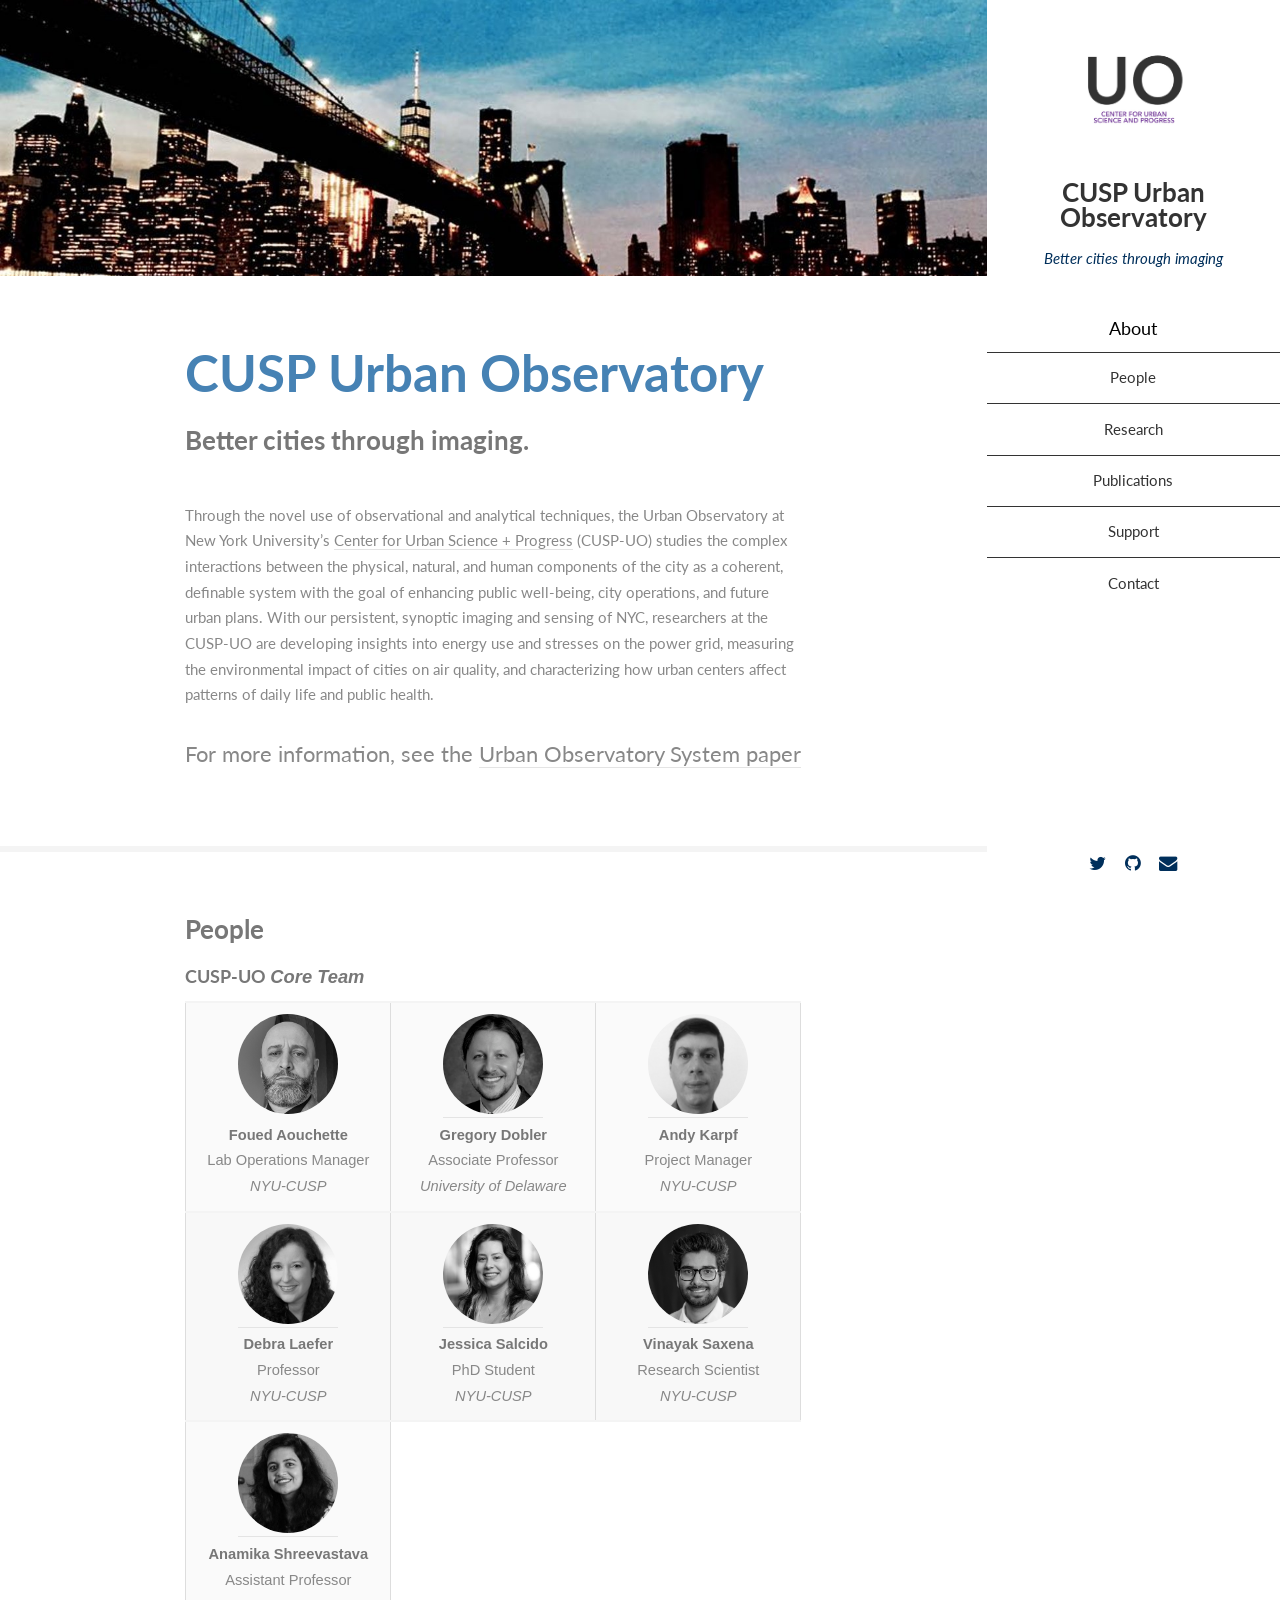
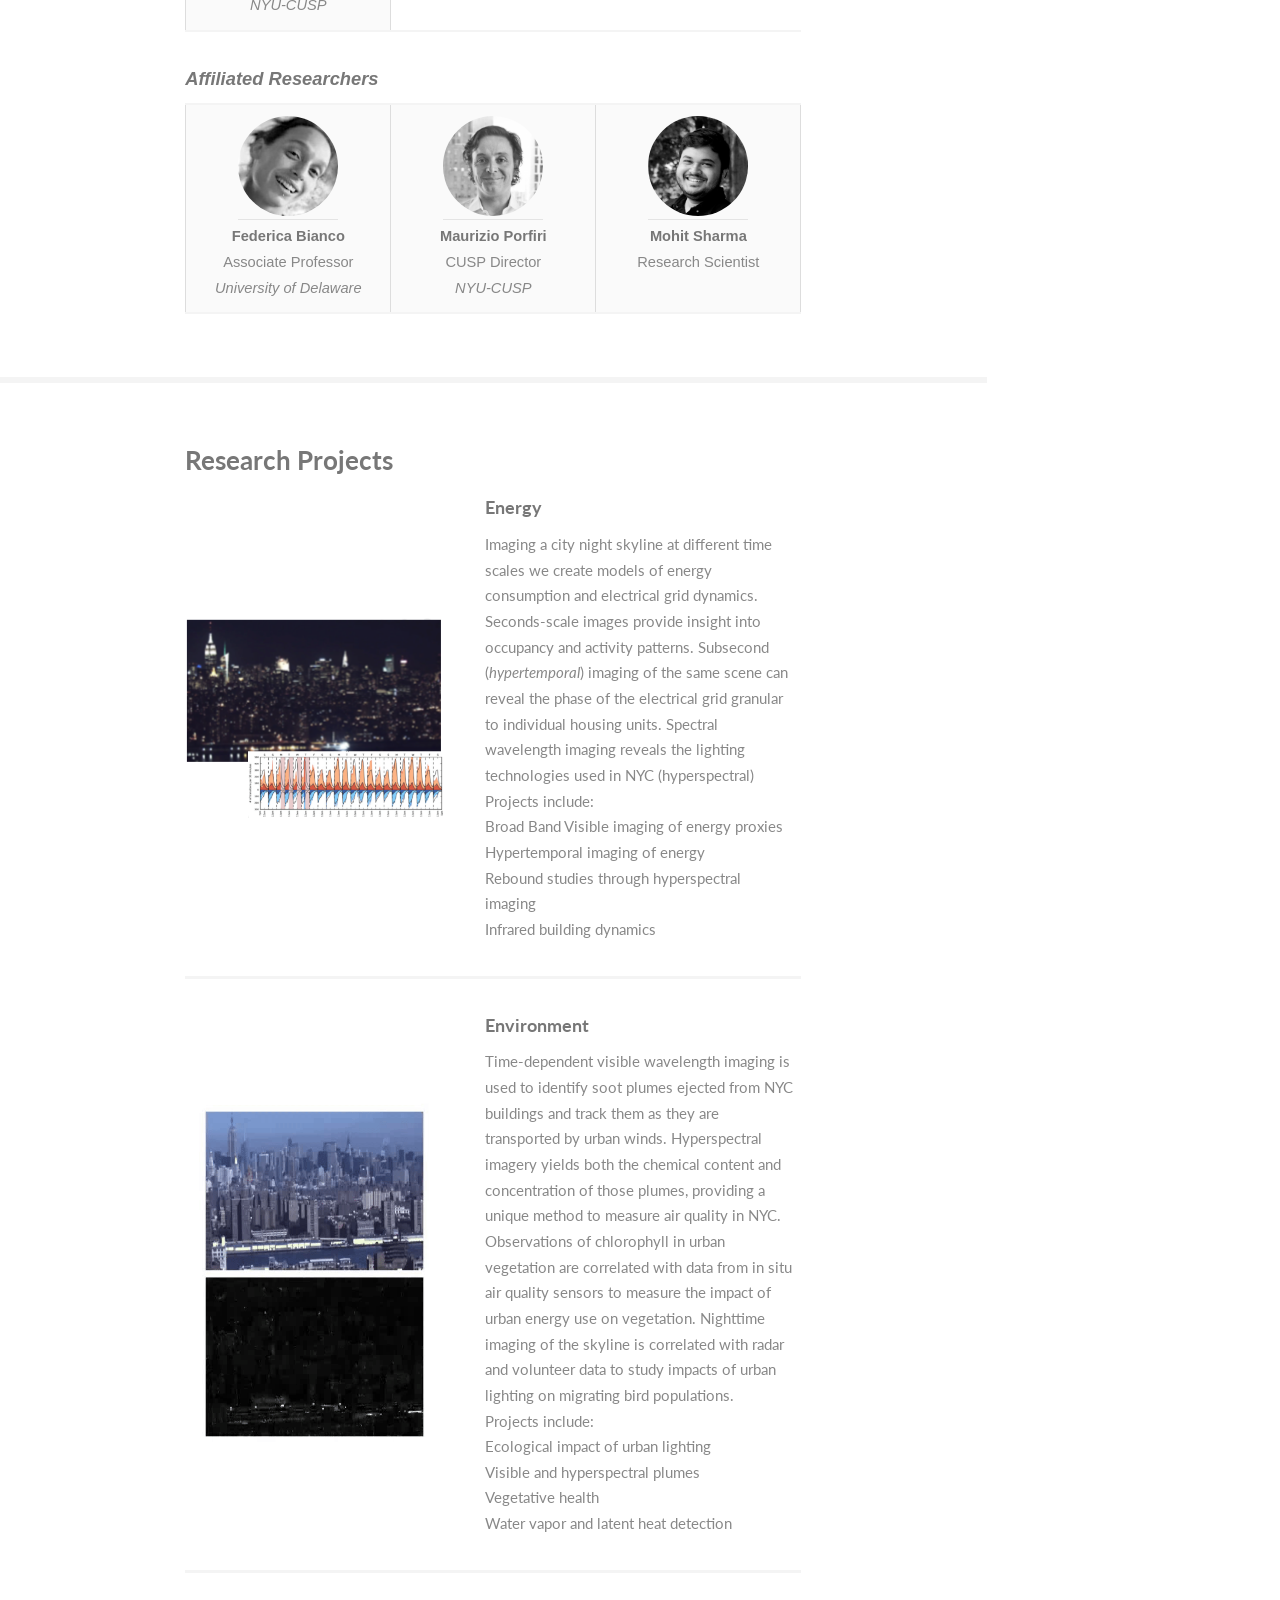
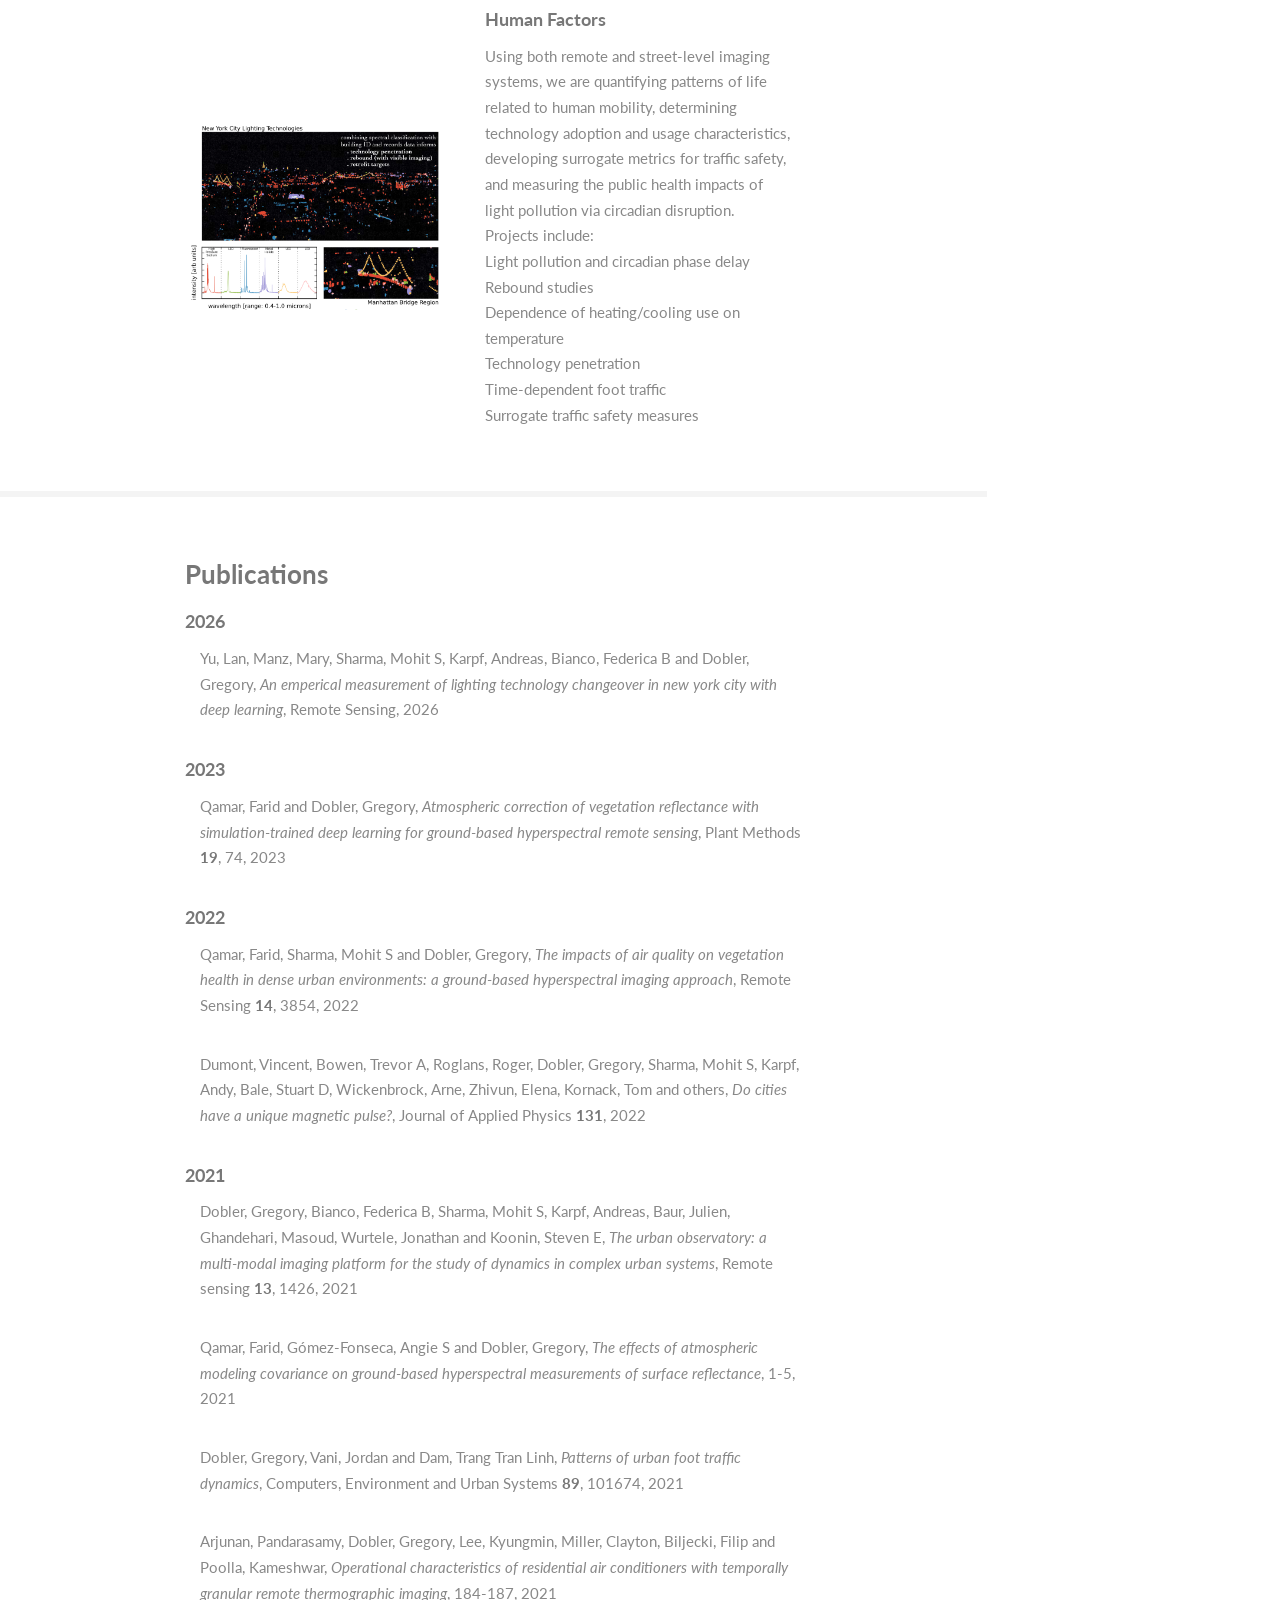
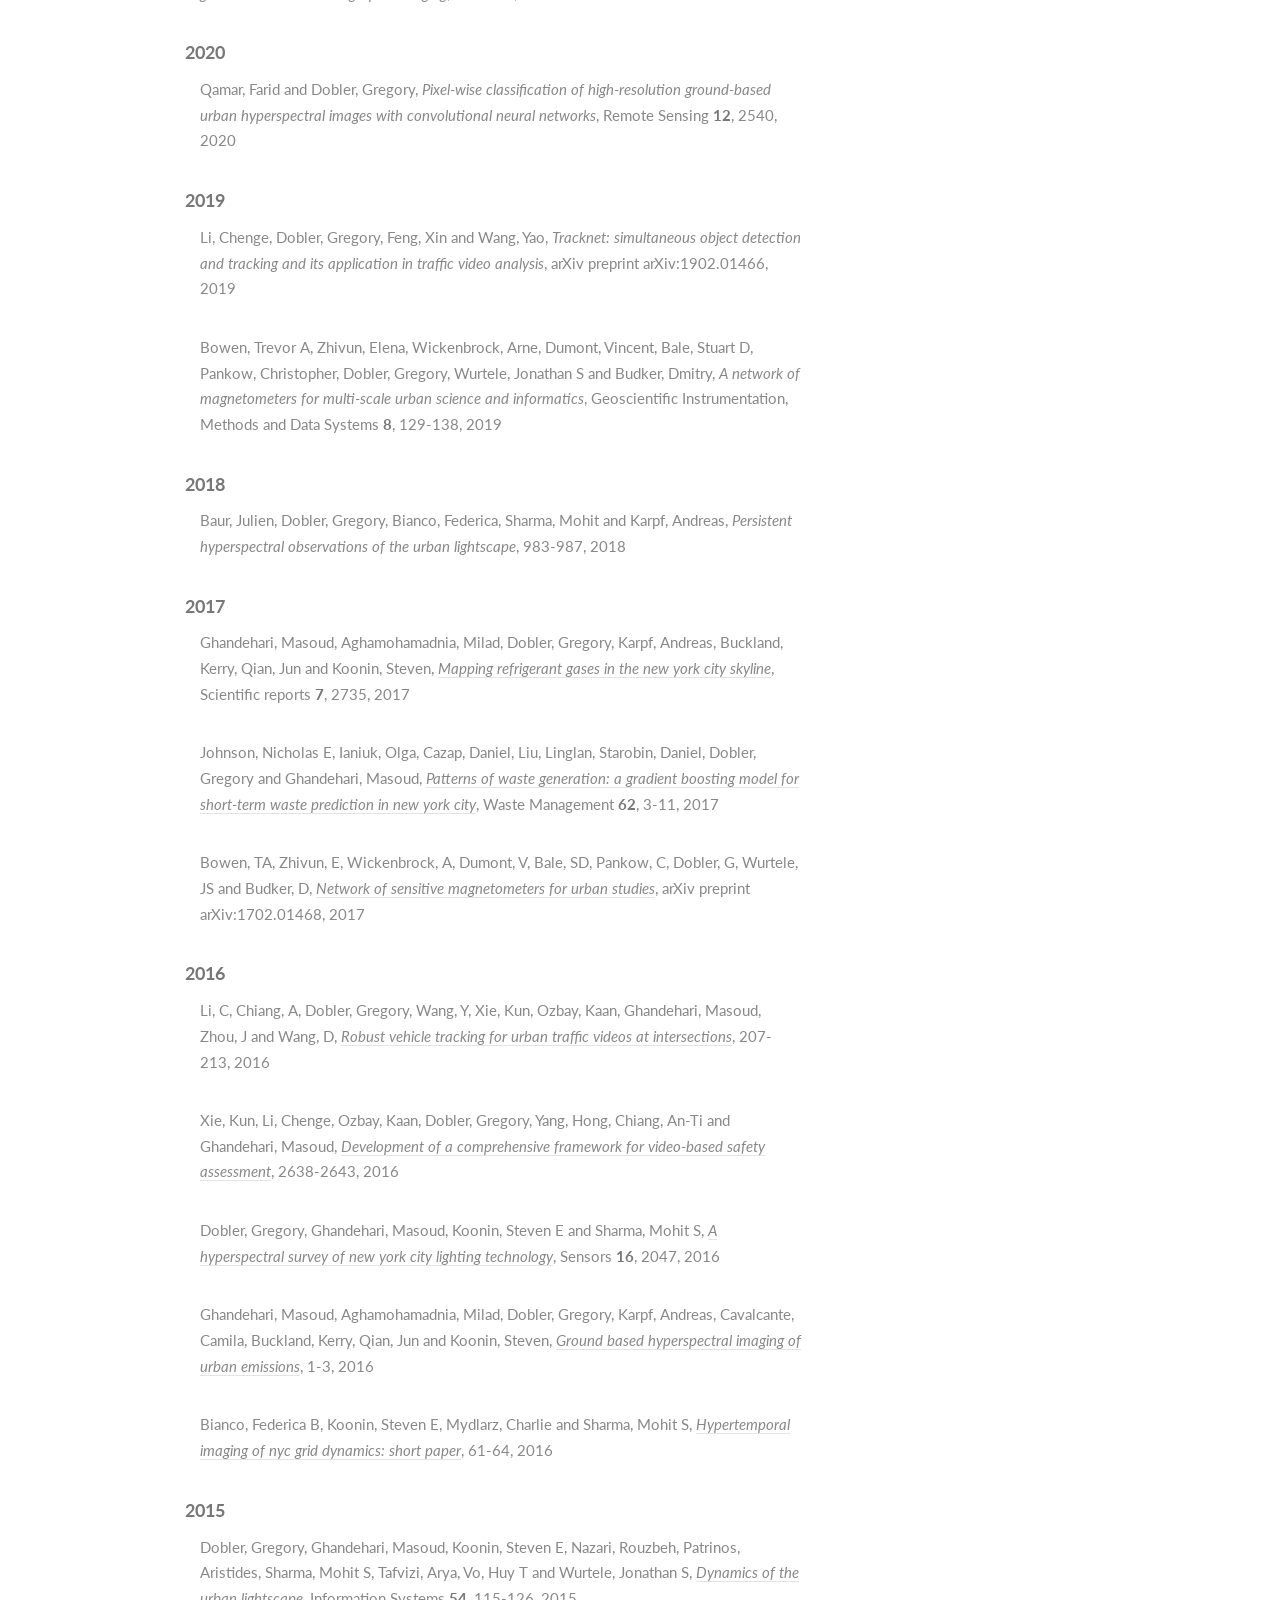
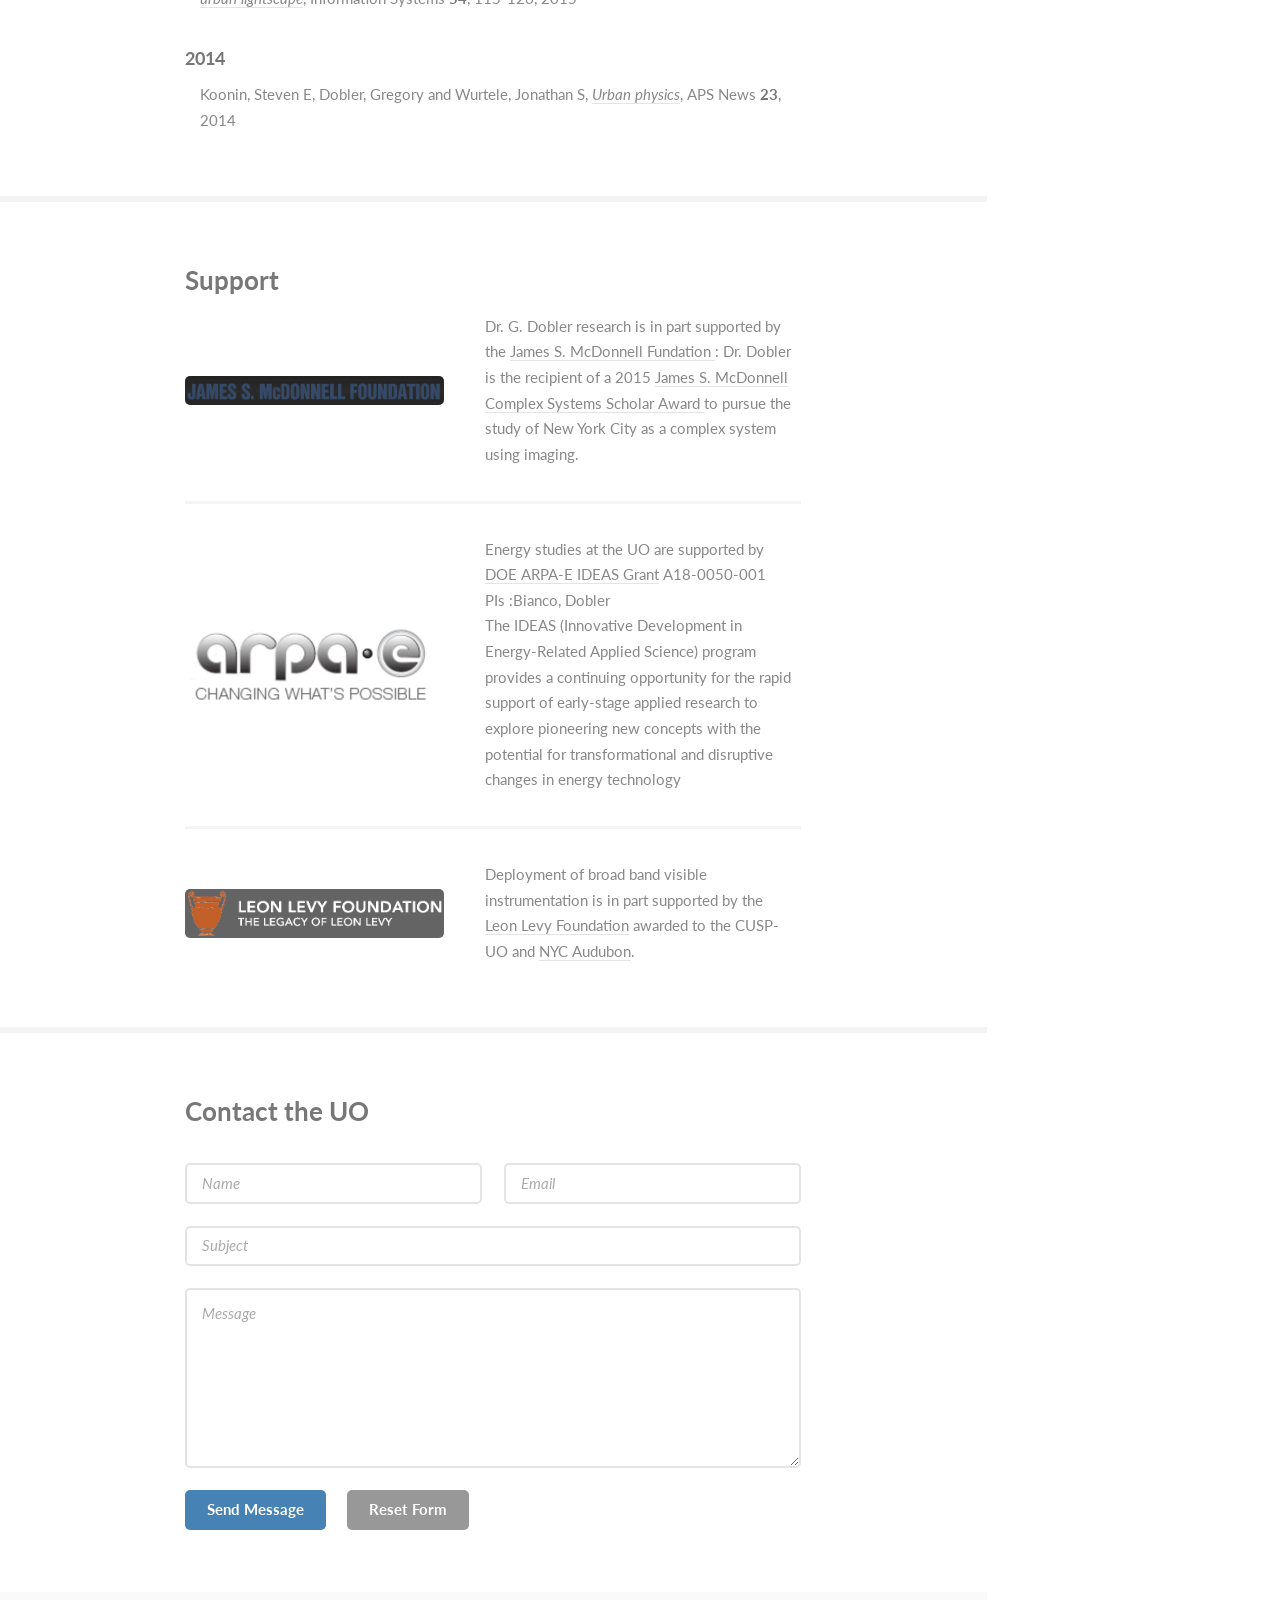
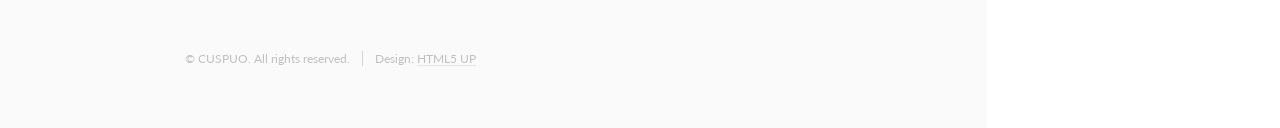
==== commit a4e98b60: "updates" ====
--- a/index.html
+++ b/index.html
@@ -181,11 +181,11 @@
 											<div class="inner">
 												<h4>Energy</h4>
 												Imaging a city night skyline at different time scales we create models of energy consumption and electrical grid dynamics. Seconds-scale images provide insight into occupancy and activity patterns. Subsecond (<i>hypertemporal</i>) imaging of the same scene can reveal the phase of the electrical grid granular to individual housing units. Spectral wavelength imaging reveals the lighting technologies used in NYC (hyperspectral)<br>
-                                                <p>
-                                                <a href="projects/visim_energy/index.html" target="_blank">Broad Band Visible imaging of energy proxies</a><br>
-                                                <a href="https://serv.cusp.nyu.edu/~fbianco/detect120/" target="_blank">Hypertemporal imaging of energy</a><br>
-                                                <a href="comingsoon.html" target="_blank">Rebound studies through hyperspectral imaging</a><br>
-                                                <a href="comingsoon.html" target="_blank">Infrared building dynamics</a><br>
+                                                <p> Projects include:<br>
+                                                Broad Band Visible imaging of energy proxies<br>
+                                                Hypertemporal imaging of energy<br>
+                                                Rebound studies through hyperspectral imaging<br>
+                                                Infrared building dynamics
 											</div>
 										</article>
 										<article>
@@ -207,11 +207,12 @@
                                                 </a>
 											<div class="inner">
 												<h4>Environment</h4>
-											     Time-dependent visible wavelength imaging is used to identify soot plumes ejected from NYC buildings and track them as they are transported by urban winds.  Hyperspectral imagery yields both the chemical content and concentration of those plumes, providing a unique method to measure air quality in NYC.  Observations of chlorophyll in urban vegetation are correlated with data from in situ air quality sensors to measure the impact of urban energy use on vegetation.  Nighttime imaging of the skyline is correlated with radar and volunteer data to study impacts of urban lighting on migrating bird ecologies.  <p>
-                                                <a href="https://cm4692.wixsite.com/light-birds" target="_blank">Ecological impact of urban lighting </a><br>
-                                                <a href="projects/allplumes.html" target="_blank">Visible and hyperspectral plumes</a><br>
-                                                <a href="comingsoon.html" target="_blank">Vegetative health</a><br>
-                                                <a href="comingsoon.html" target="_blank">Water vapor and latent heat detection</a><br>
+												Time-dependent visible wavelength imaging is used to identify soot plumes ejected from NYC buildings and track them as they are transported by urban winds.  Hyperspectral imagery yields both the chemical content and concentration of those plumes, providing a unique method to measure air quality in NYC.  Observations of chlorophyll in urban vegetation are correlated with data from in situ air quality sensors to measure the impact of urban energy use on vegetation.  Nighttime imaging of the skyline is correlated with radar and volunteer data to study impacts of urban lighting on migrating bird populations.
+												<p> Projects include: <br>
+                                                Ecological impact of urban lighting<br>
+                                                Visible and hyperspectral plumes<br>
+                                                Vegetative health<br>
+                                                Water vapor and latent heat detection<br>
                                                 </p>
 											</div>
 										</article>
@@ -220,12 +221,14 @@
                                                 <img src="images/hsi.png" alt="" /></a>
 											<div class="inner">
 												<h4>Human Factors</h4>
-												Using both remote and street-level imaging systems, we are quantifying patterns of life related to human mobility, determining technology adoption and usage characteristics, developing surrogate metrics for traffic safety, and measuring the public health impacts of light pollution via circadian disruption.<p>
-                                                <a href="projects/cdrhythms/index.html" target="_blank">Light pollution and circadian phase delay</a><br>
-                                                <a href="comingsoon.html" target="_blank">Rebound studies</a><br>
-                                                <a href="projects/allLT.html" target="_blank">Technology penetration</a><br>
-                                                <a href="comingsoon.html" target="_blank">Time-dependent foot traffic</a><br>
-                                                <a href="comingsoon.html" target="_blank">Surrogate traffic safety measures</a><br>
+												Using both remote and street-level imaging systems, we are quantifying patterns of life related to human mobility, determining technology adoption and usage characteristics, developing surrogate metrics for traffic safety, and measuring the public health impacts of light pollution via circadian disruption.
+												<p> Projects include: <br>
+                                                Light pollution and circadian phase delay<br>
+                                                Rebound studies<br>
+                                                Dependence of heating/cooling use on temperature<br>
+                                                Technology penetration<br>
+                                                Time-dependent foot traffic<br>
+                                                Surrogate traffic safety measures<br>
                                                 </p>
 											</div>
 										</article>
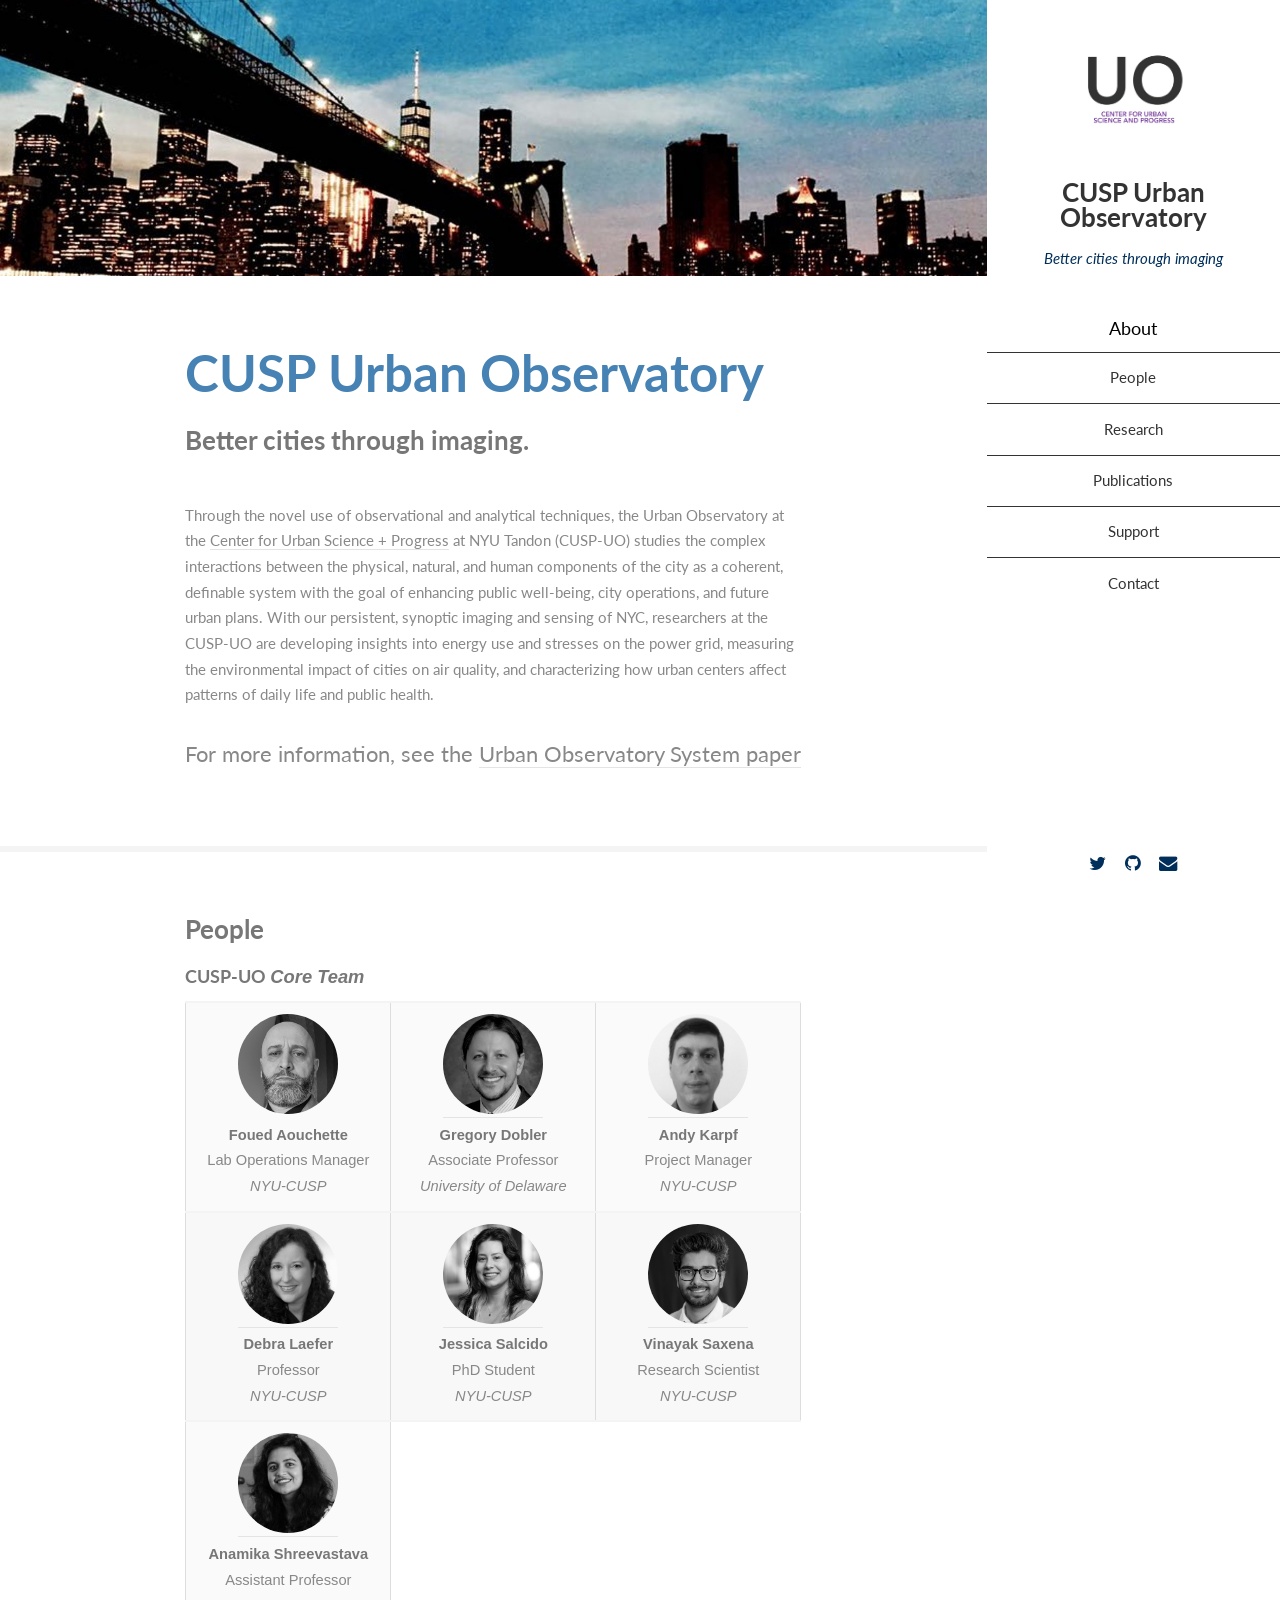
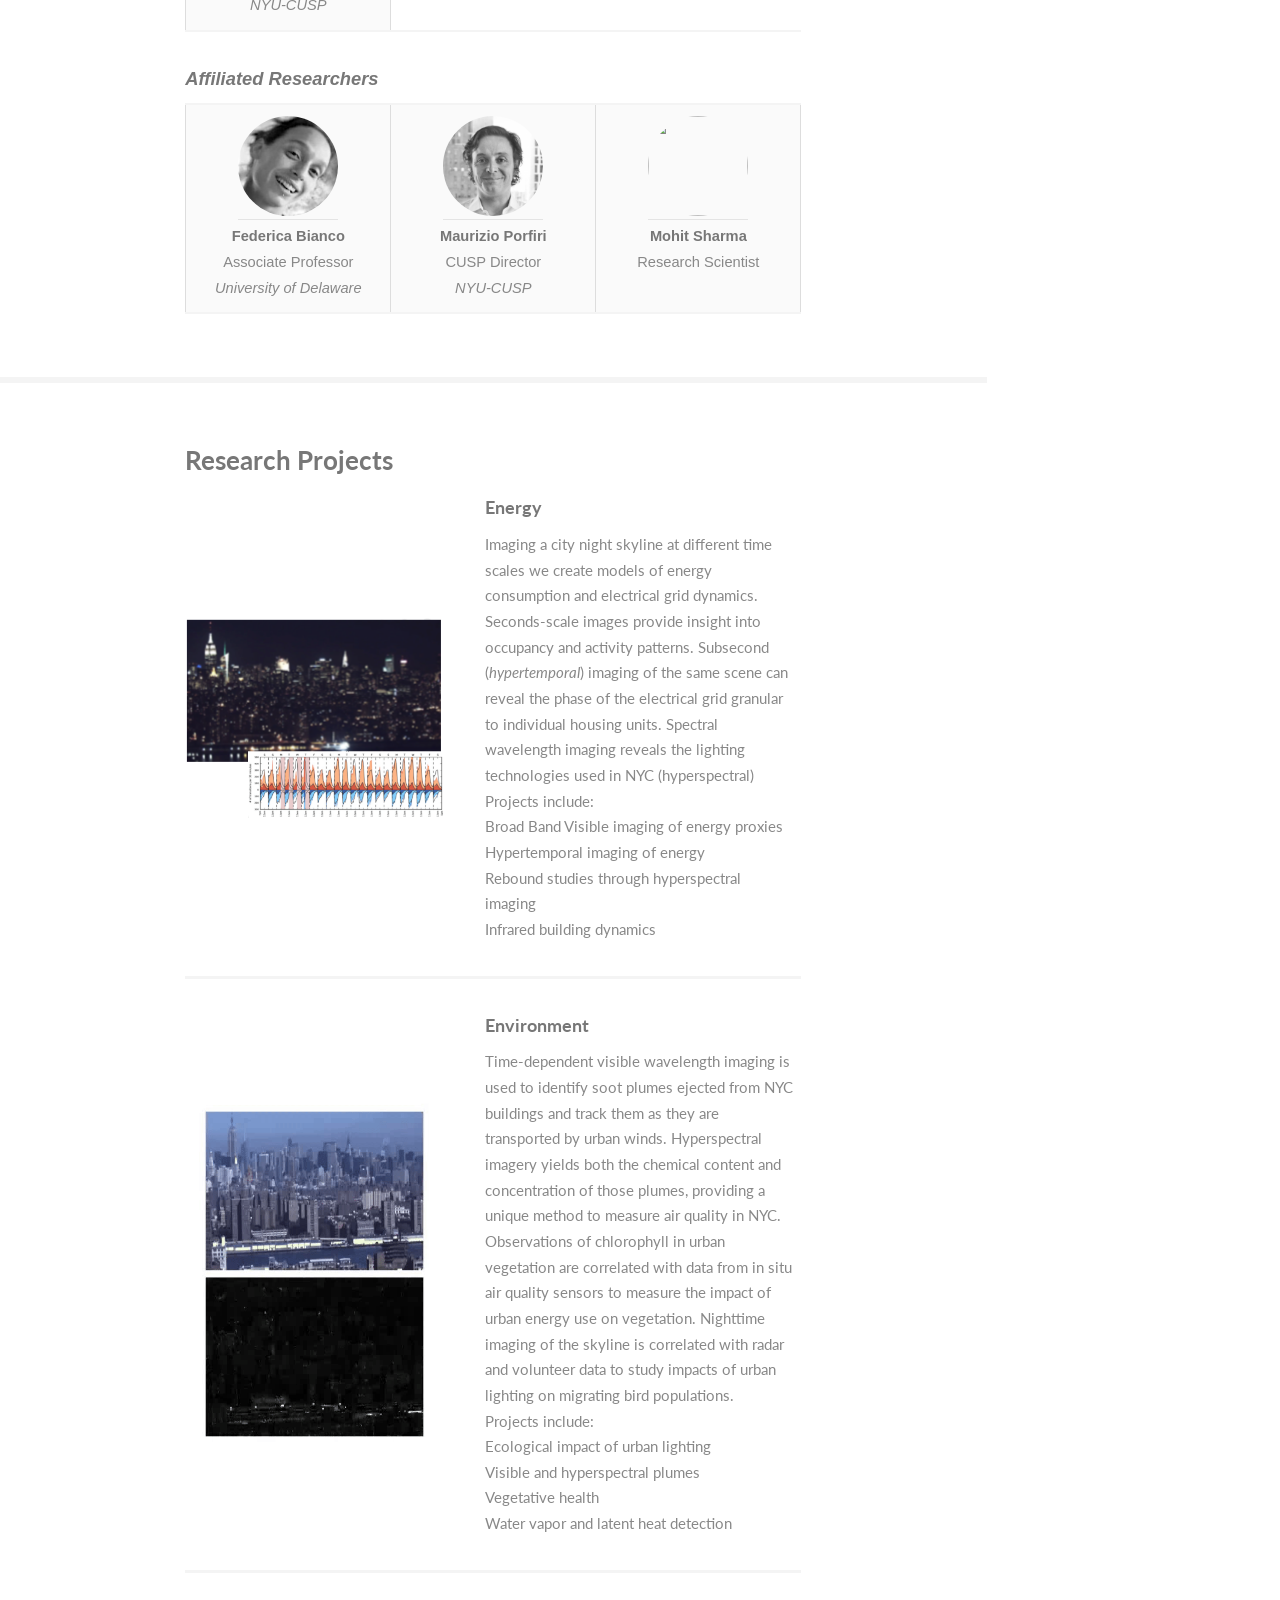
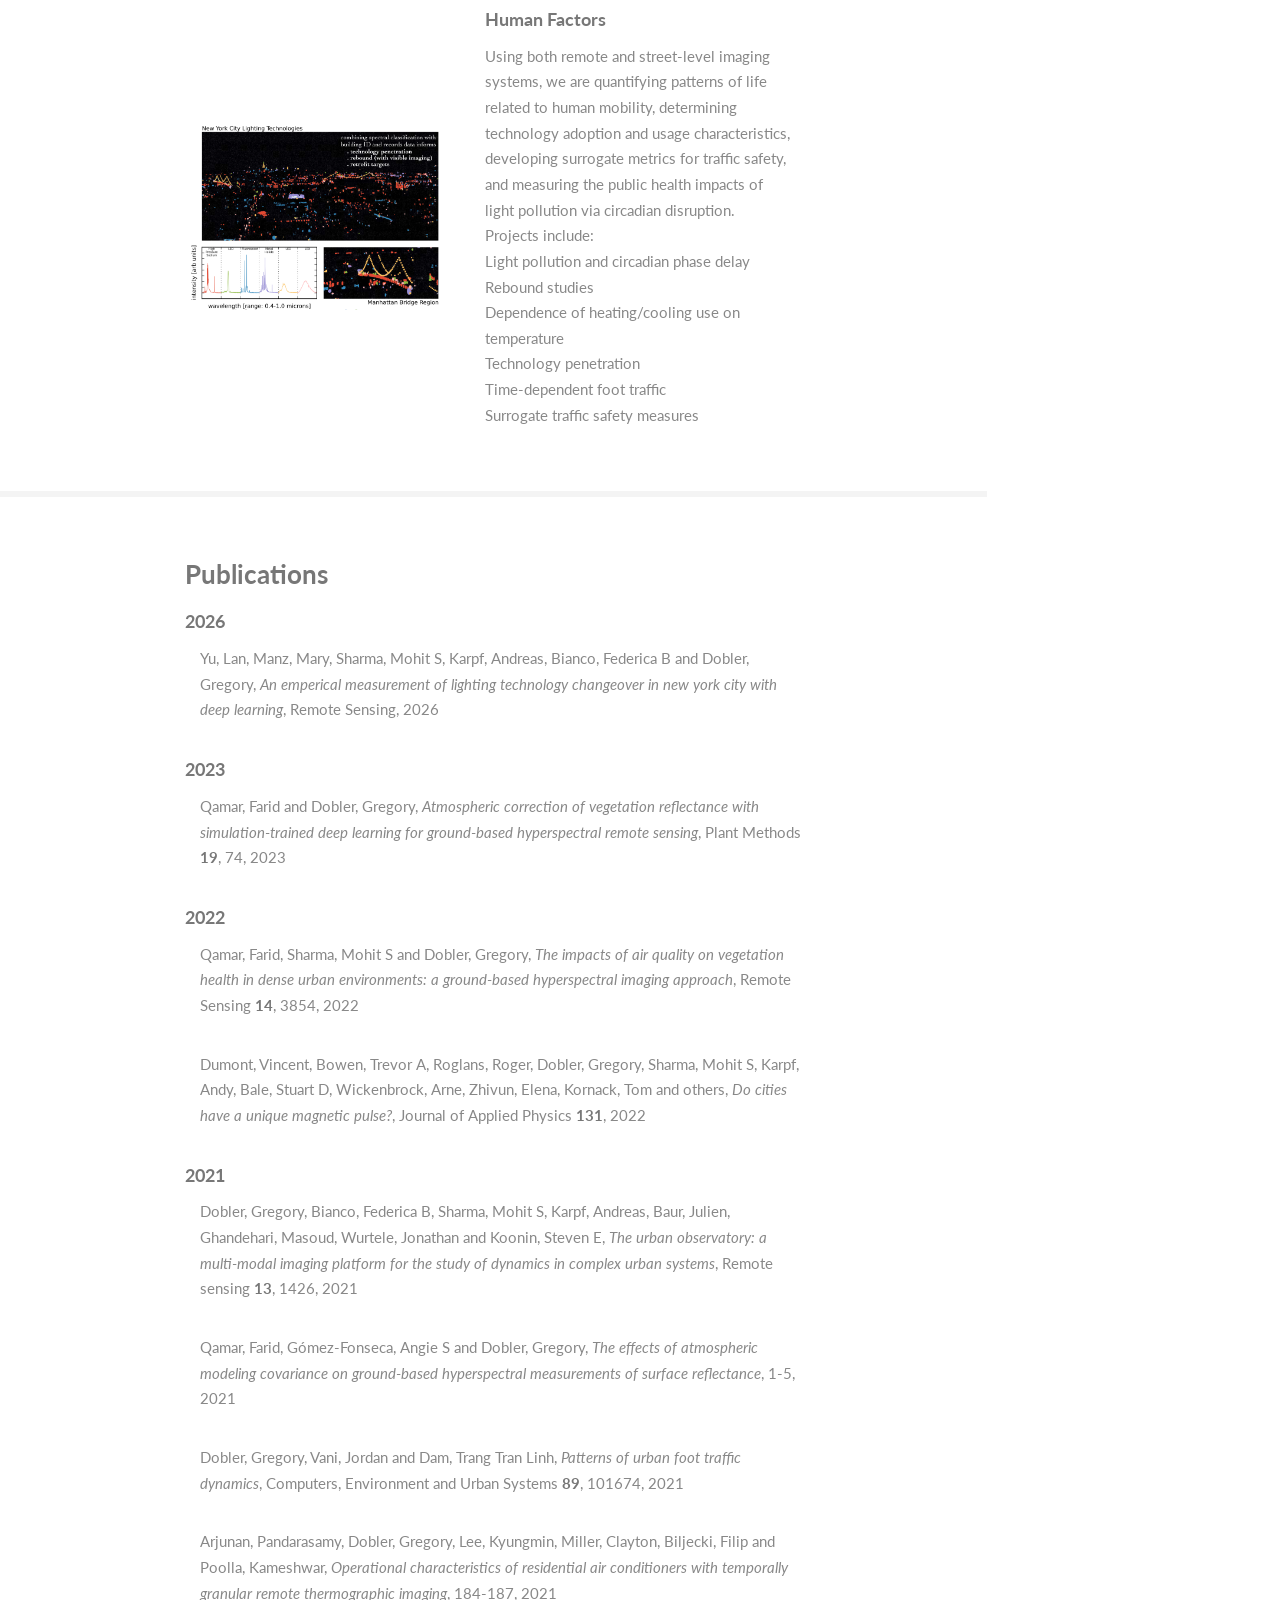
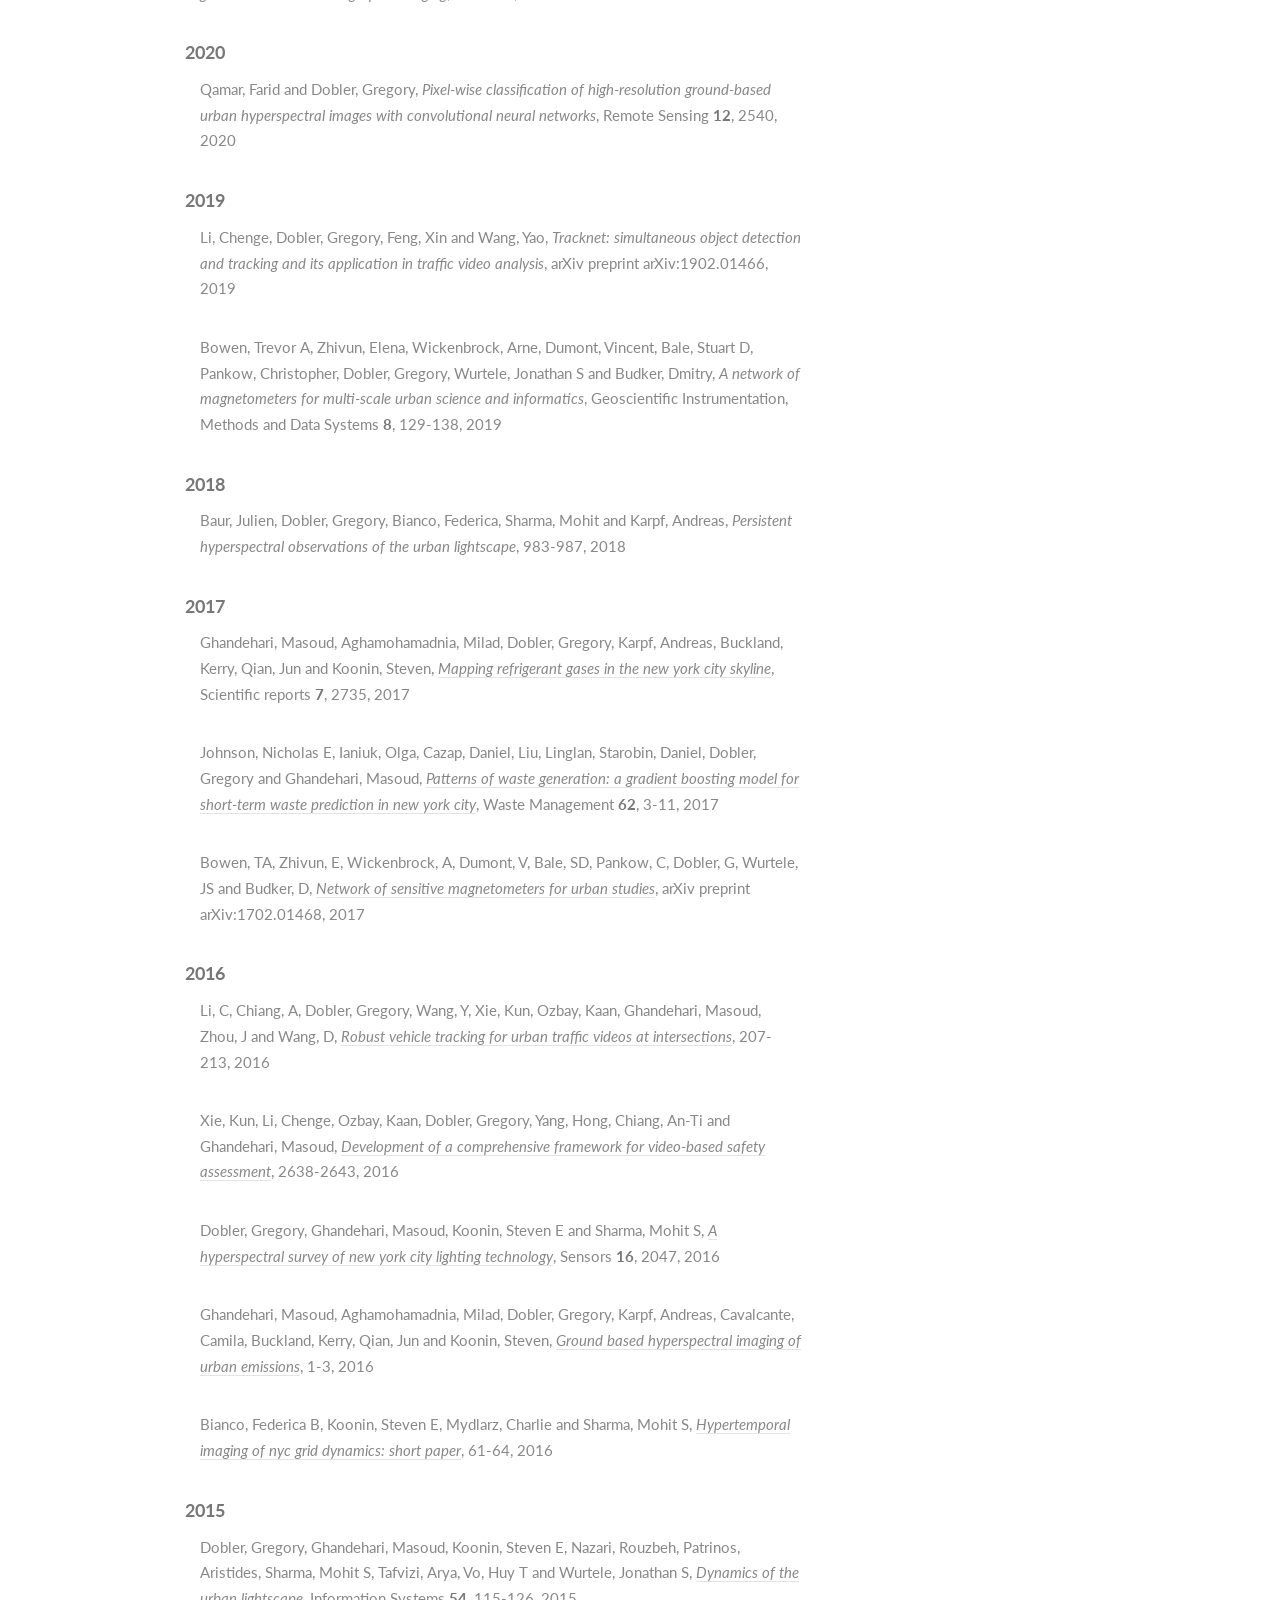
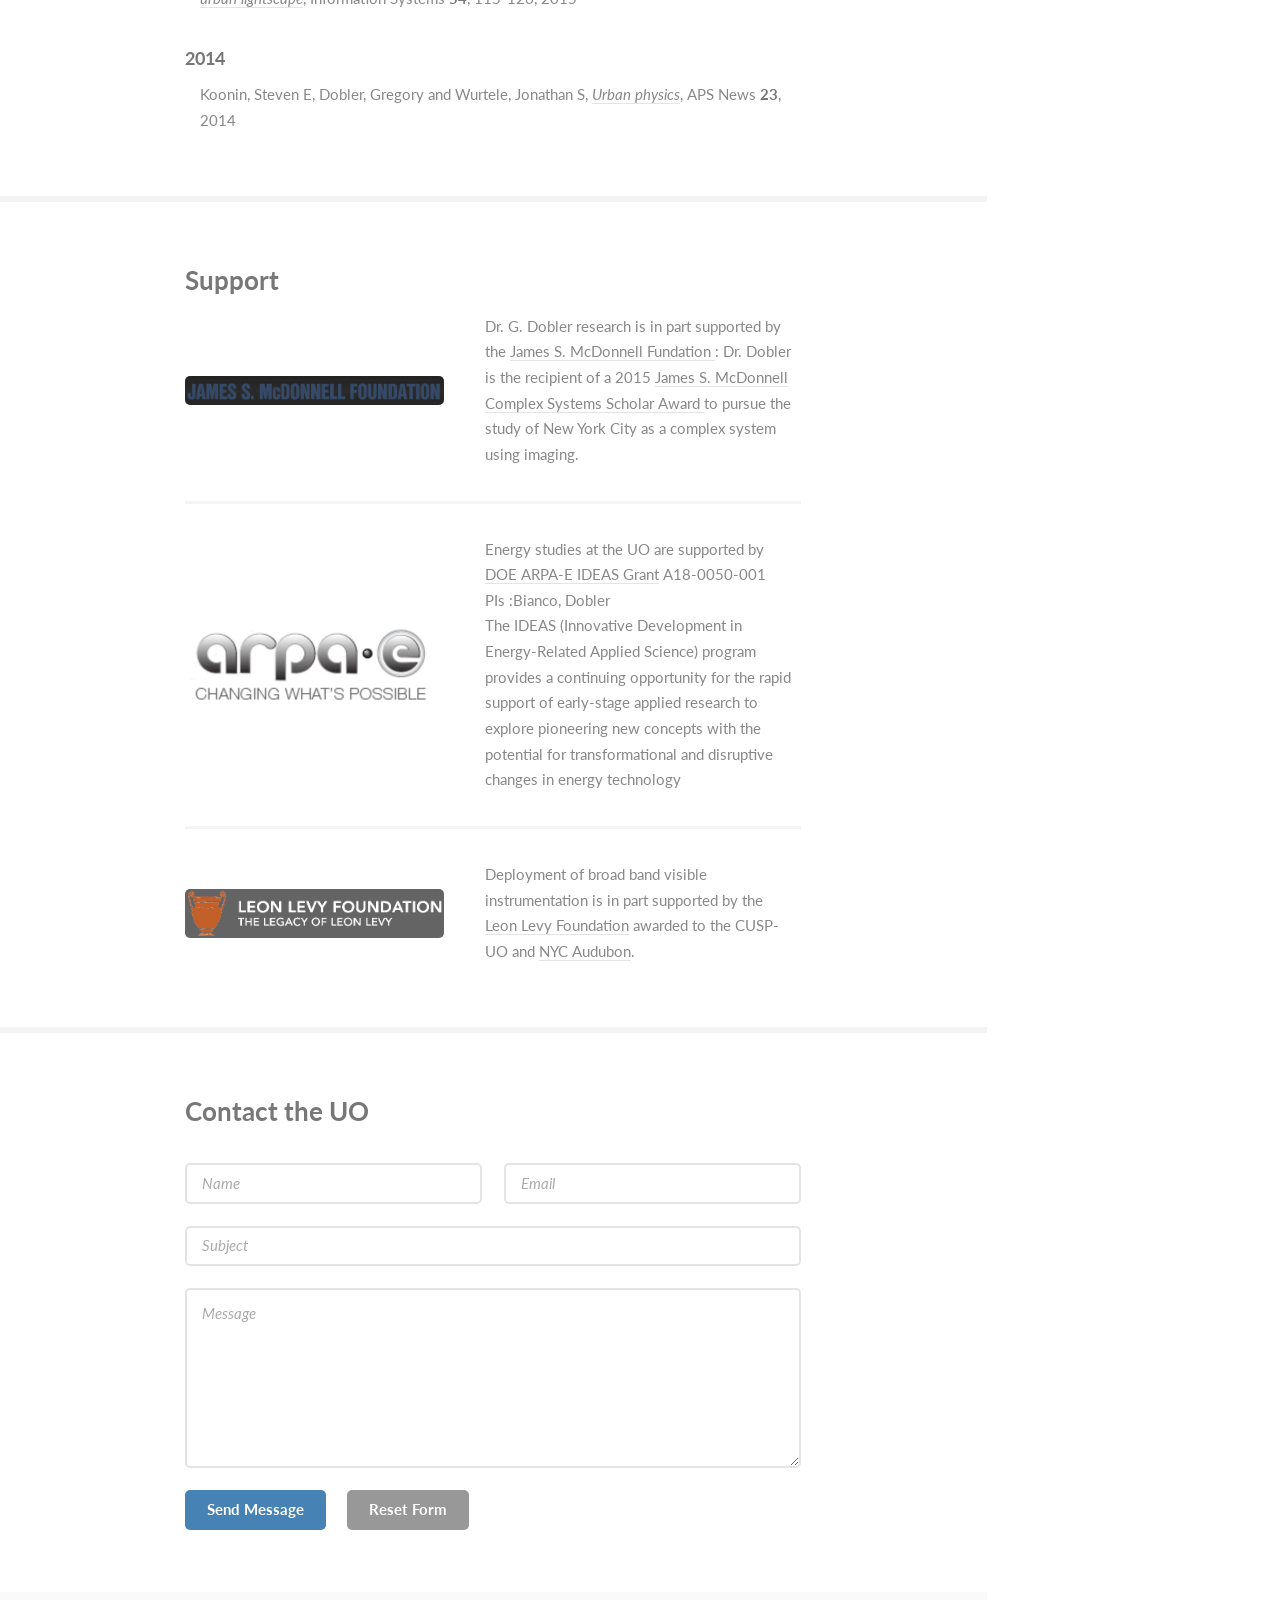
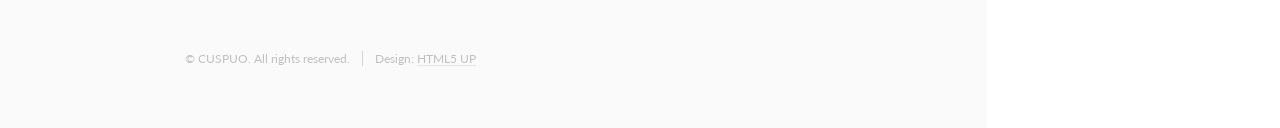
==== commit d530893e: "updates" ====
--- a/index.html
+++ b/index.html
@@ -59,7 +59,7 @@
 										<h2>CUSP Urban Observatory</h2>
 										<p>Better cities through imaging.</p>
 									</header>
-                                    <p>Through the novel use of observational and analytical techniques, the Urban Observatory at New York University’s <a href="http://cusp.nyu.edu" target="_blank">Center for Urban Science + Progress</a> (CUSP-UO) studies the complex interactions between the physical, natural, and human components of the city as a coherent, definable system with the goal of  enhancing public well-being, city operations, and future urban plans.
+                                    <p>Through the novel use of observational and analytical techniques, the Urban Observatory at the <a href="http://cusp.nyu.edu" target="_blank">Center for Urban Science + Progress</a> at NYU Tandon (CUSP-UO) studies the complex interactions between the physical, natural, and human components of the city as a coherent, definable system with the goal of  enhancing public well-being, city operations, and future urban plans.
                                     With our persistent, synoptic imaging and sensing of NYC, researchers at the CUSP-UO are developing insights into energy use and stresses on the power grid, measuring the environmental impact of cities on air quality, and characterizing how urban centers affect patterns of daily life and public health. </p> 
                                     
                                     <p style="font-size:1.5em"> For more information, see the <a href="https://www.mdpi.com/2072-4292/13/8/1426" target="_blank">Urban Observatory System paper </a></p>
@@ -153,7 +153,7 @@
 						</td>
 
                                                 <td width=30% halign="center">
-                                                  <a href="https://sharmamohit.com/"><img class="img-circle" src="images/mohit.png"></a>
+                                                  <a href="https://sharmamohit.com/"><img class="img-circle" src="images/mohit.jpg"></a>
 						  <div class="p">
                                                     <b>Mohit Sharma</b><br>Research Scientist<br></div>
                                                 </td>
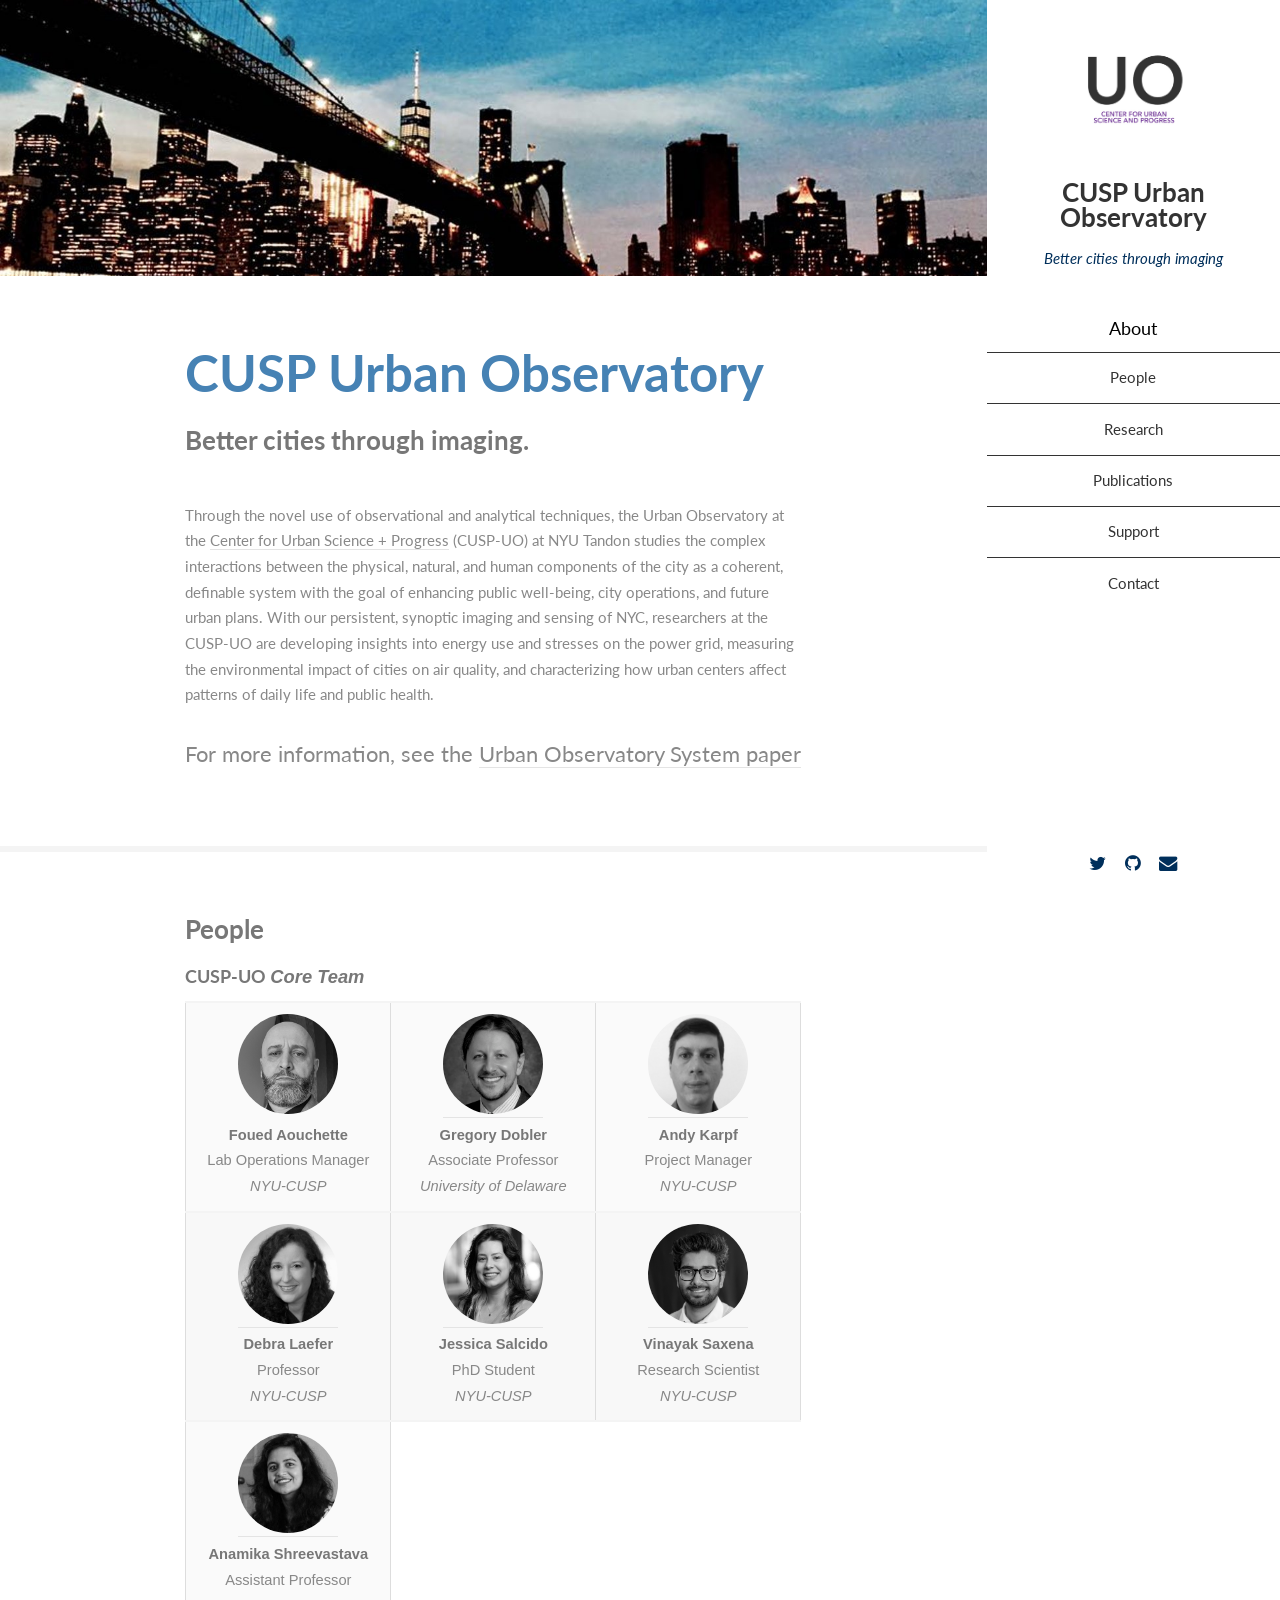
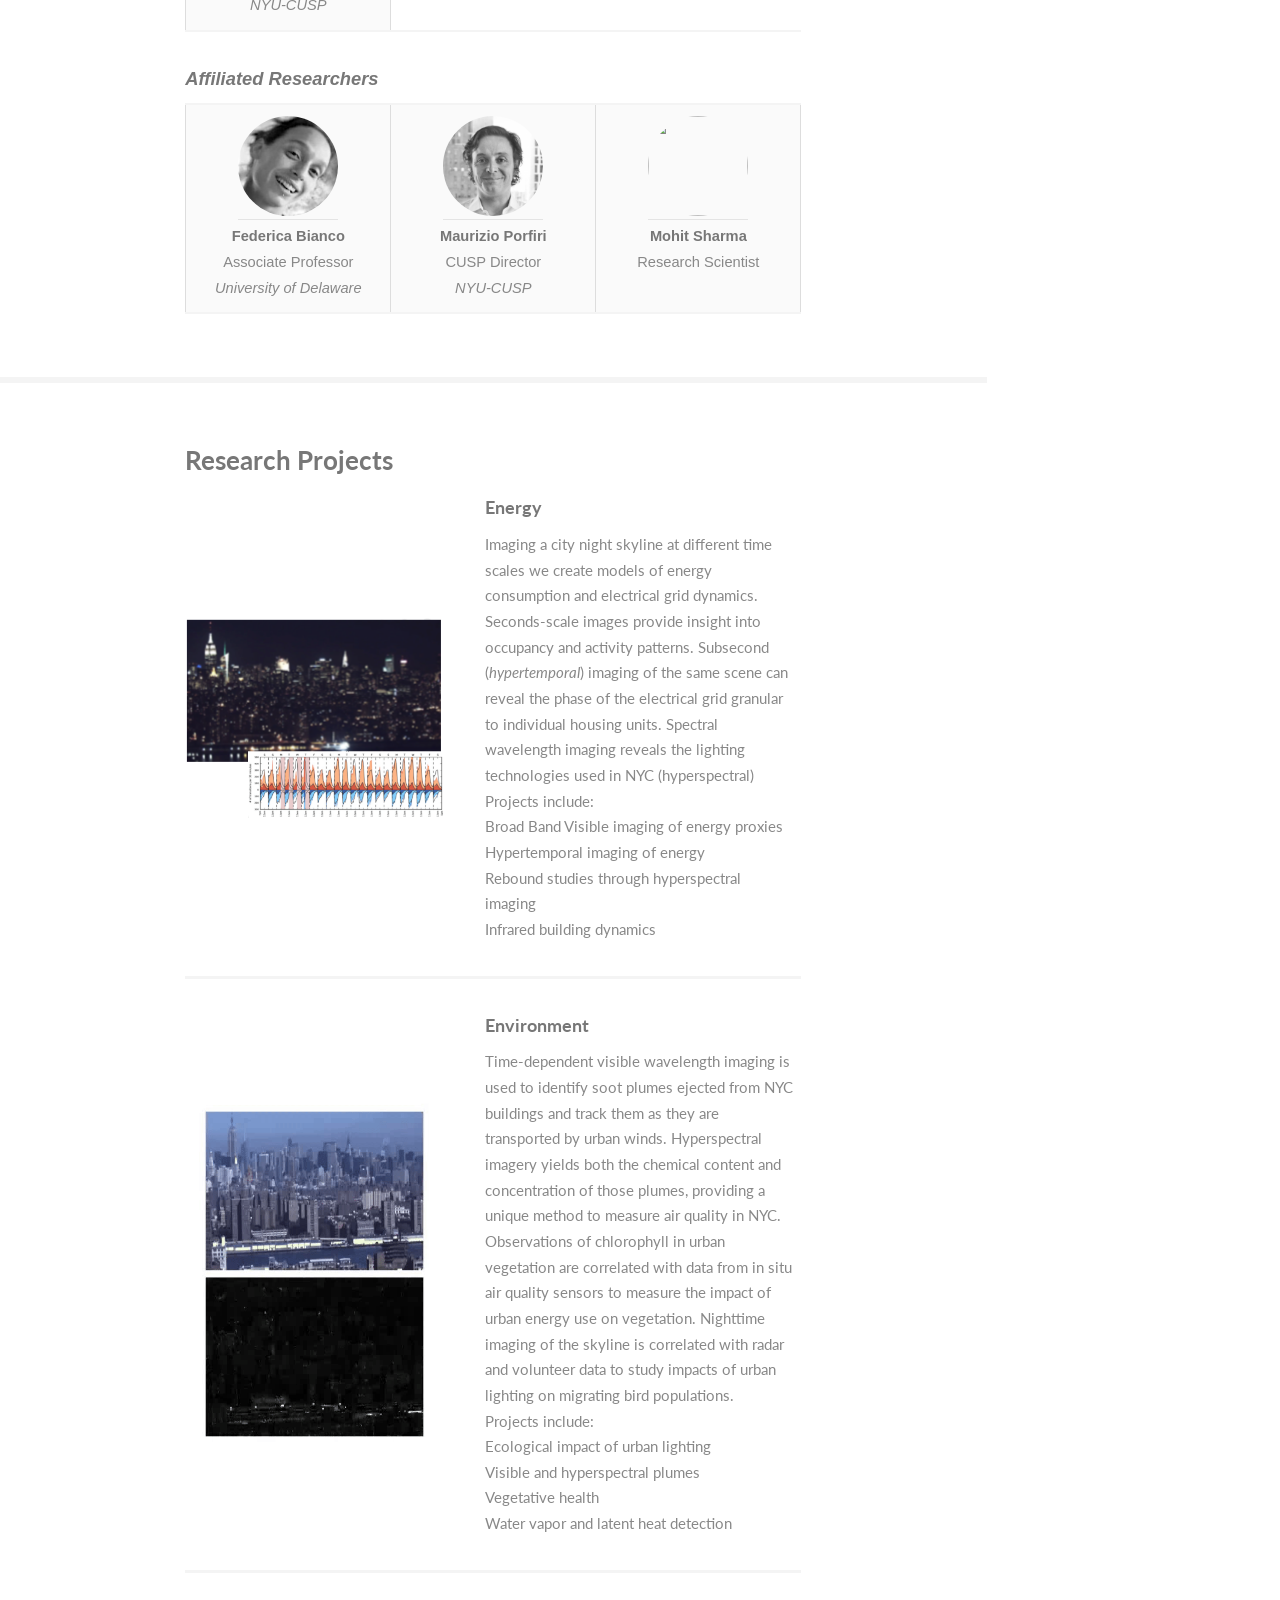
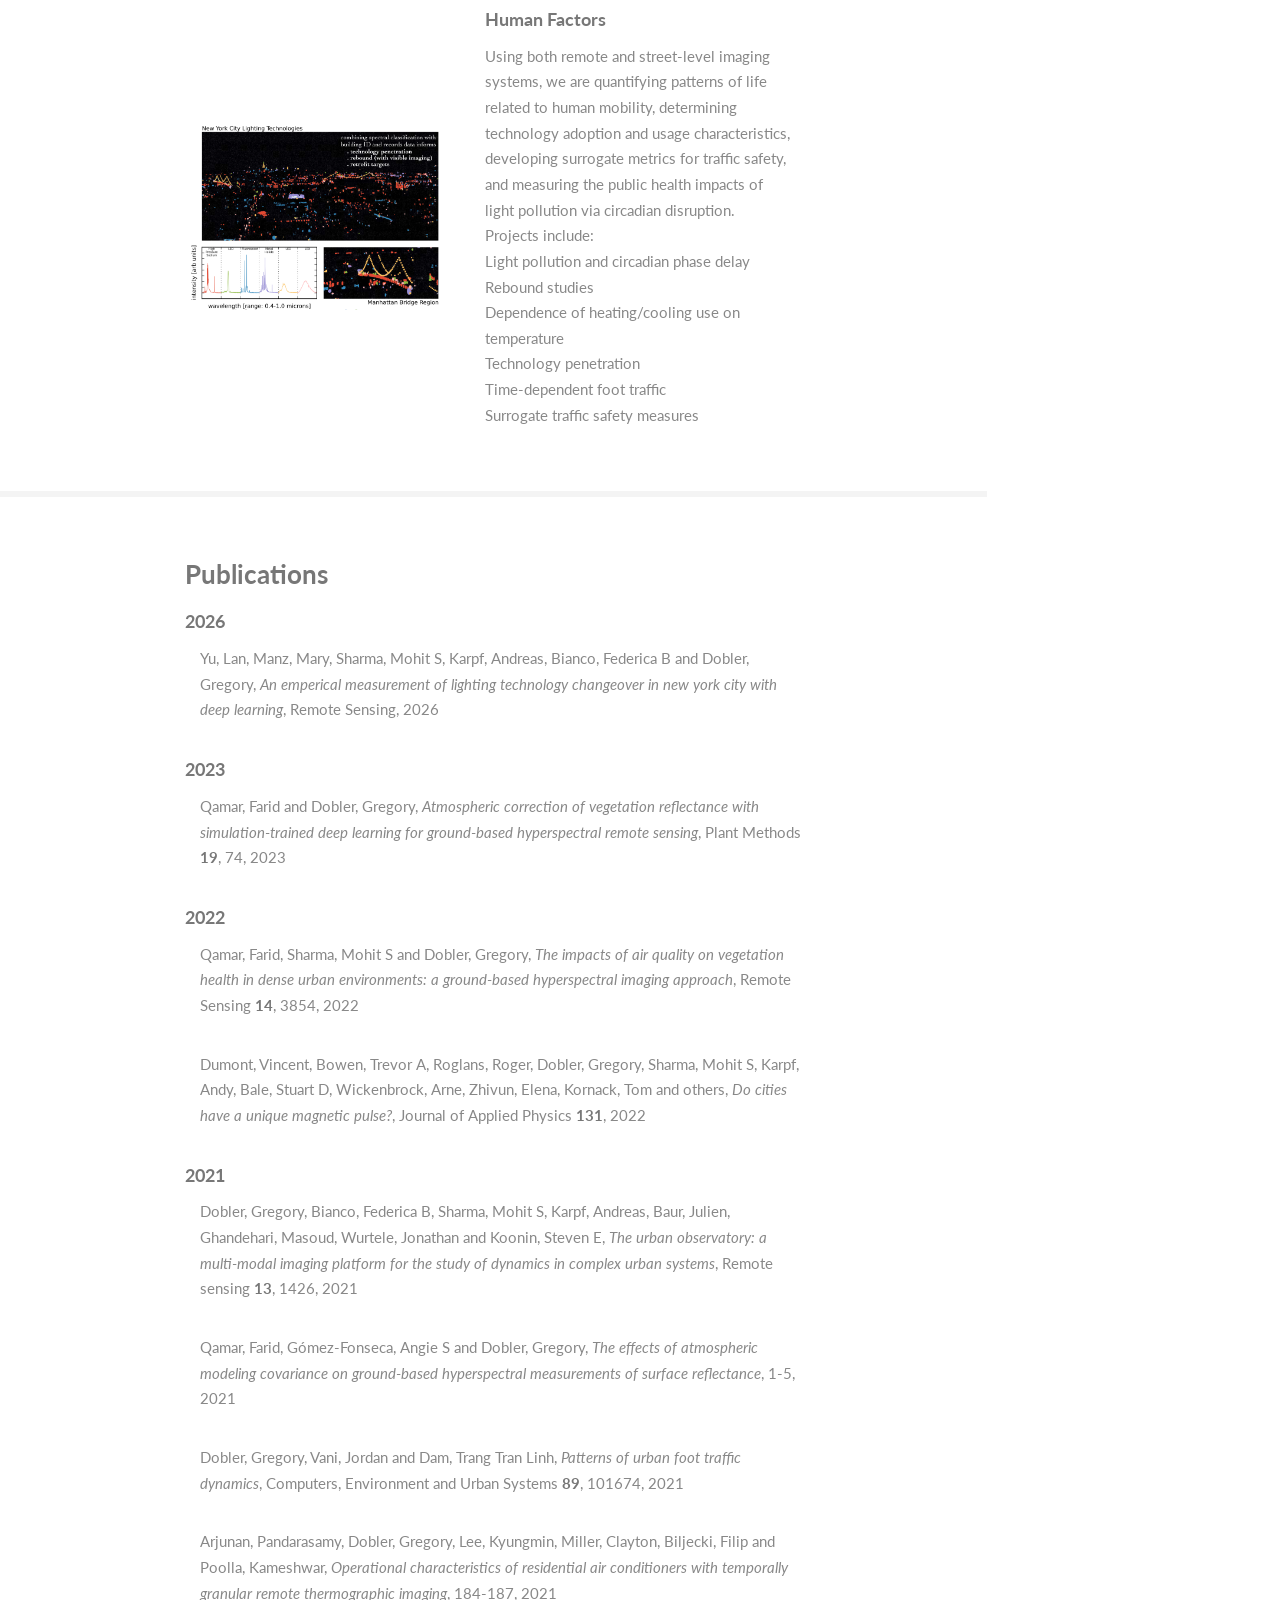
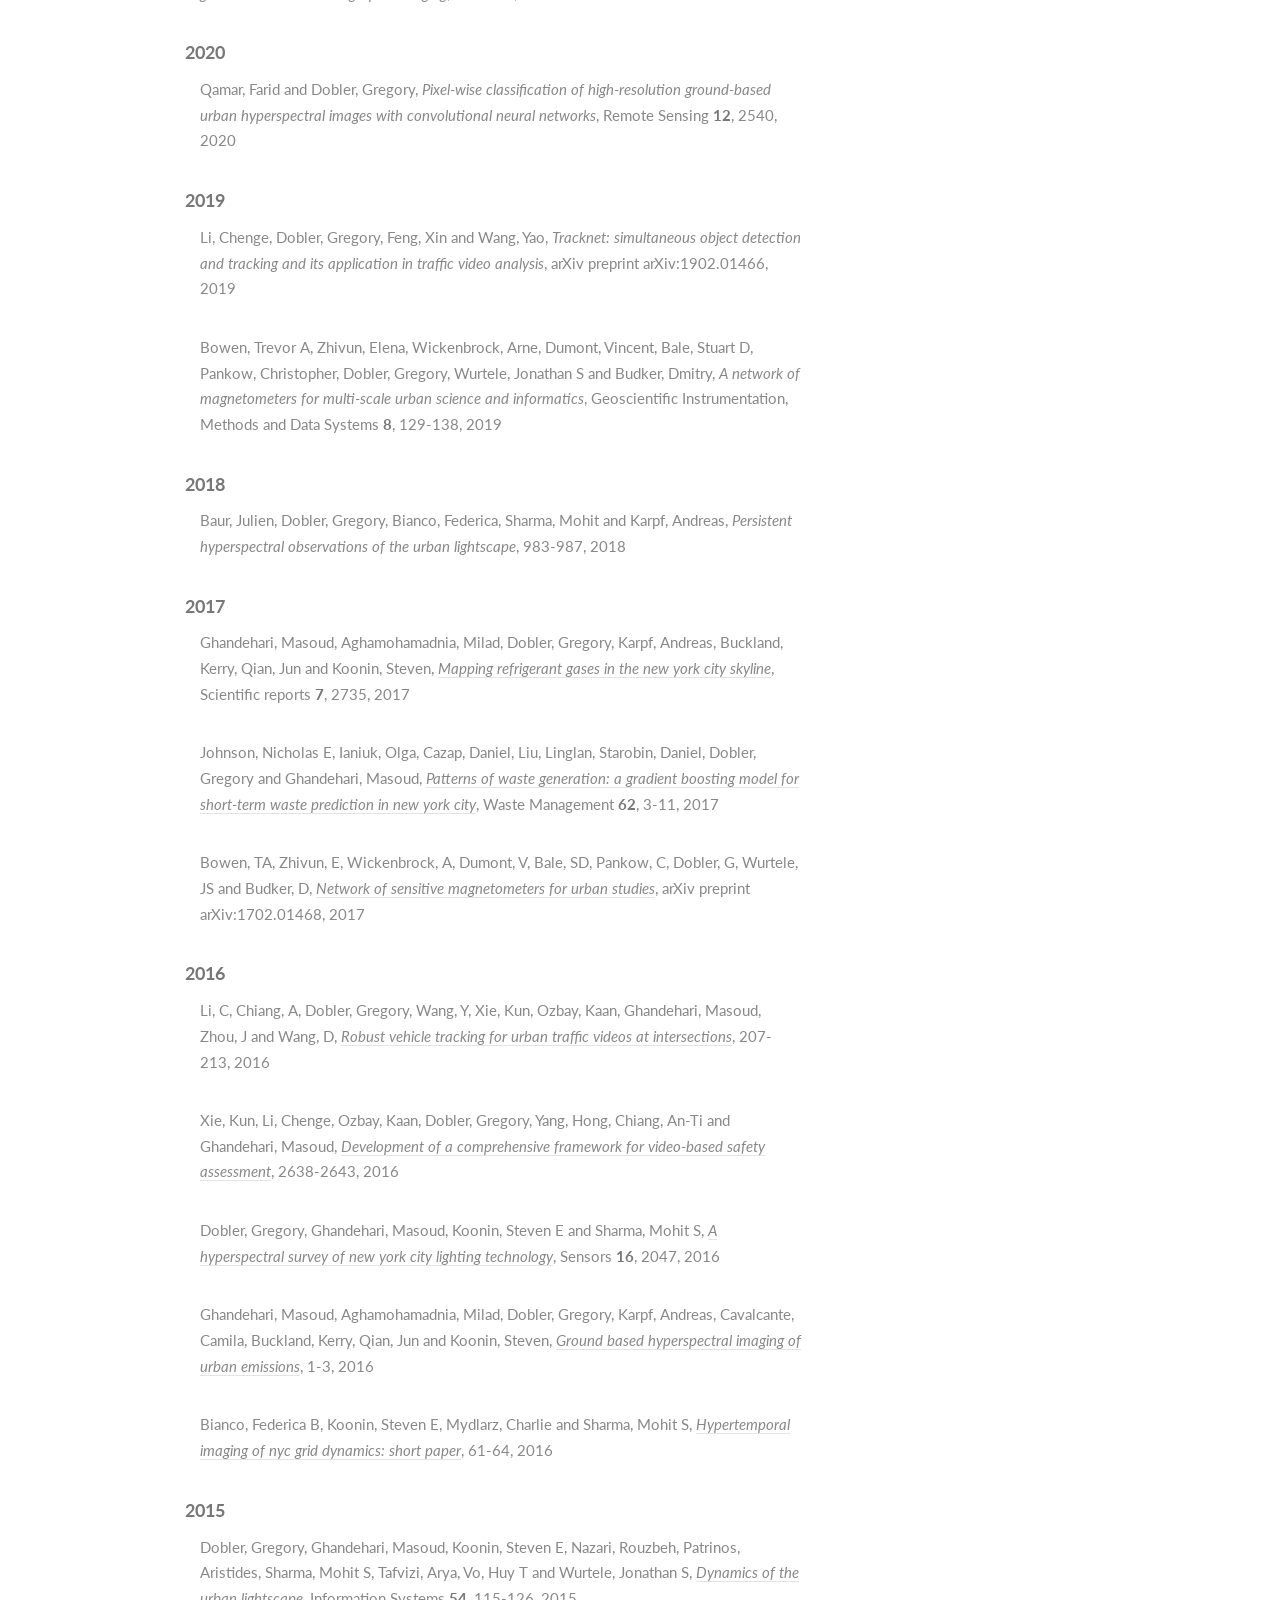
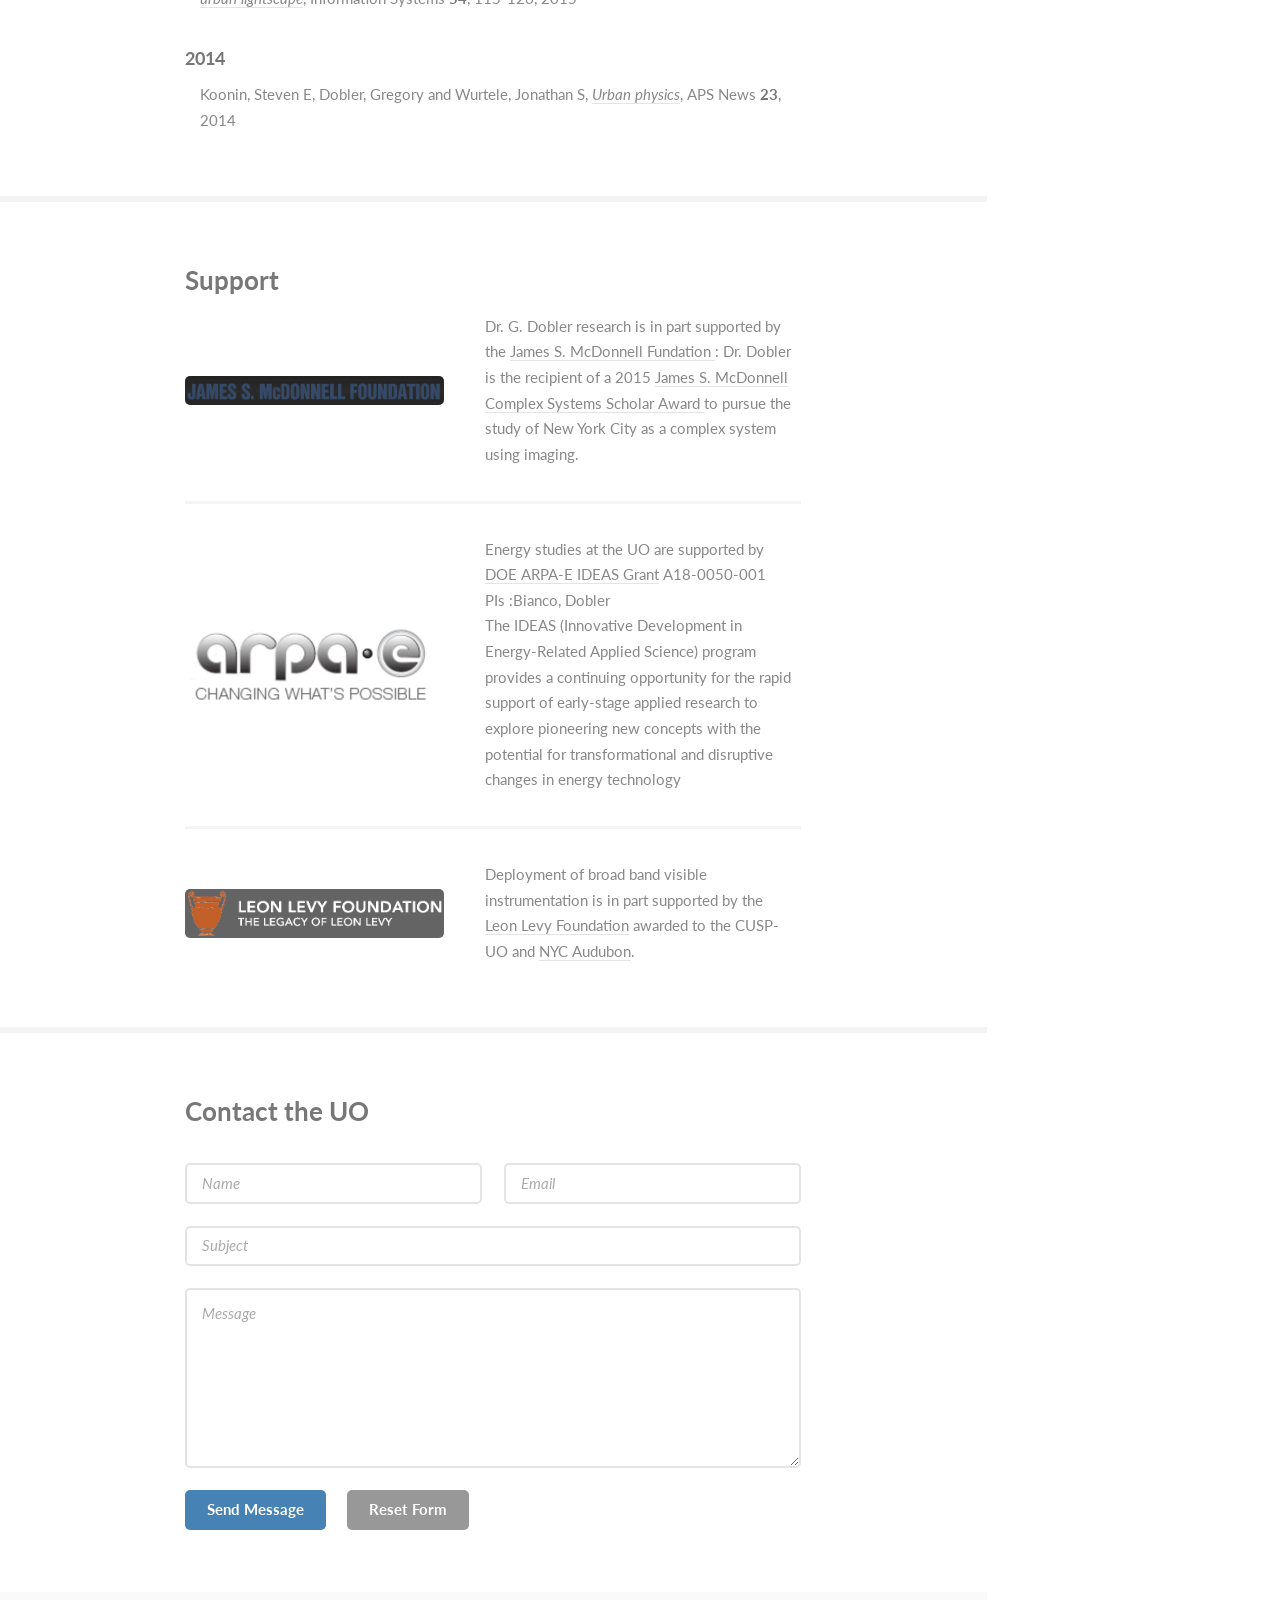
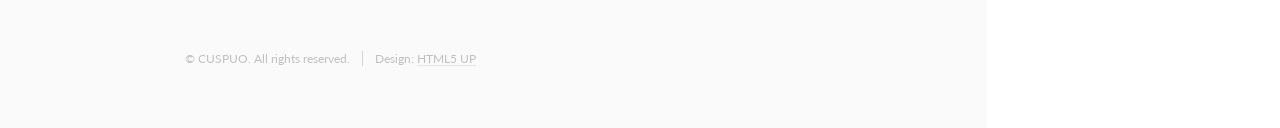
==== commit 53be10e6: "updates" ====
--- a/index.html
+++ b/index.html
@@ -59,7 +59,7 @@
 										<h2>CUSP Urban Observatory</h2>
 										<p>Better cities through imaging.</p>
 									</header>
-                                    <p>Through the novel use of observational and analytical techniques, the Urban Observatory at the <a href="http://cusp.nyu.edu" target="_blank">Center for Urban Science + Progress</a> at NYU Tandon (CUSP-UO) studies the complex interactions between the physical, natural, and human components of the city as a coherent, definable system with the goal of  enhancing public well-being, city operations, and future urban plans.
+                                    <p>Through the novel use of observational and analytical techniques, the Urban Observatory at the <a href="http://cusp.nyu.edu" target="_blank">Center for Urban Science + Progress</a> (CUSP-UO) at NYU Tandon studies the complex interactions between the physical, natural, and human components of the city as a coherent, definable system with the goal of  enhancing public well-being, city operations, and future urban plans.
                                     With our persistent, synoptic imaging and sensing of NYC, researchers at the CUSP-UO are developing insights into energy use and stresses on the power grid, measuring the environmental impact of cities on air quality, and characterizing how urban centers affect patterns of daily life and public health. </p> 
                                     
                                     <p style="font-size:1.5em"> For more information, see the <a href="https://www.mdpi.com/2072-4292/13/8/1426" target="_blank">Urban Observatory System paper </a></p>
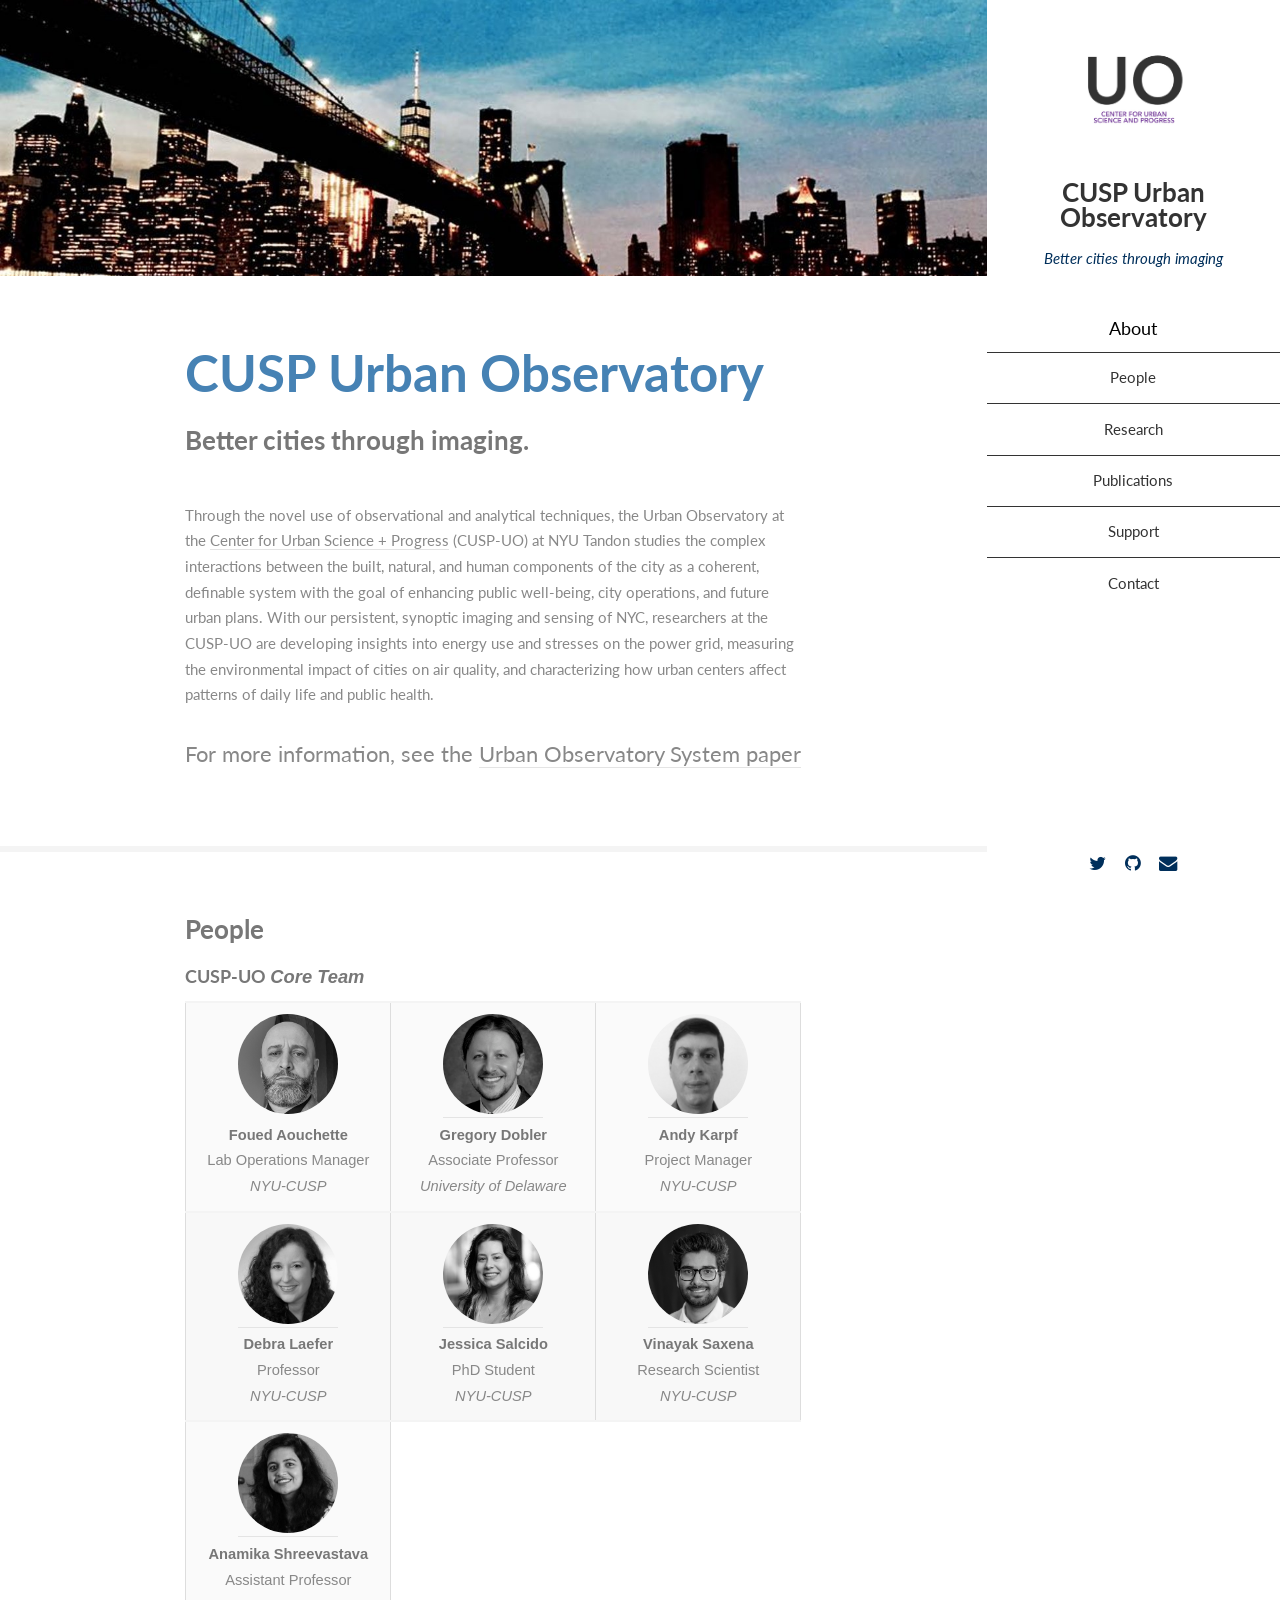
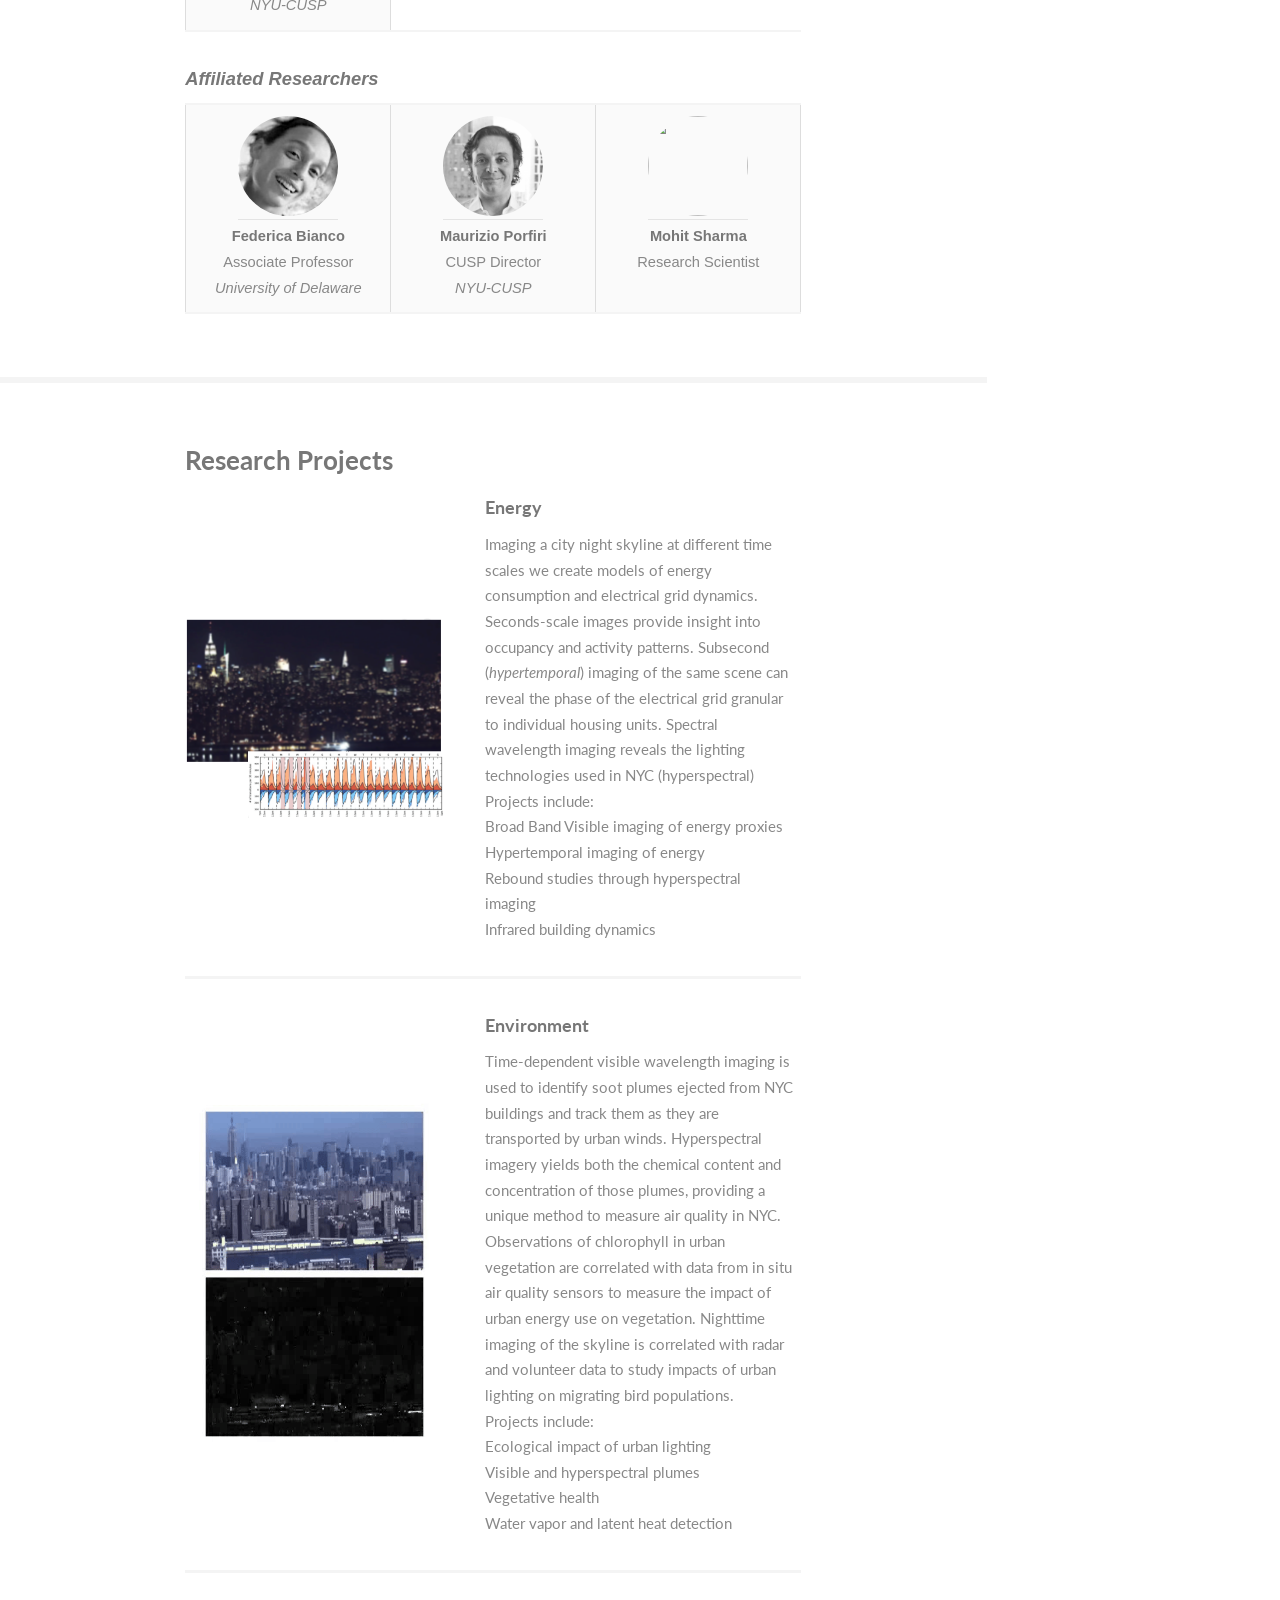
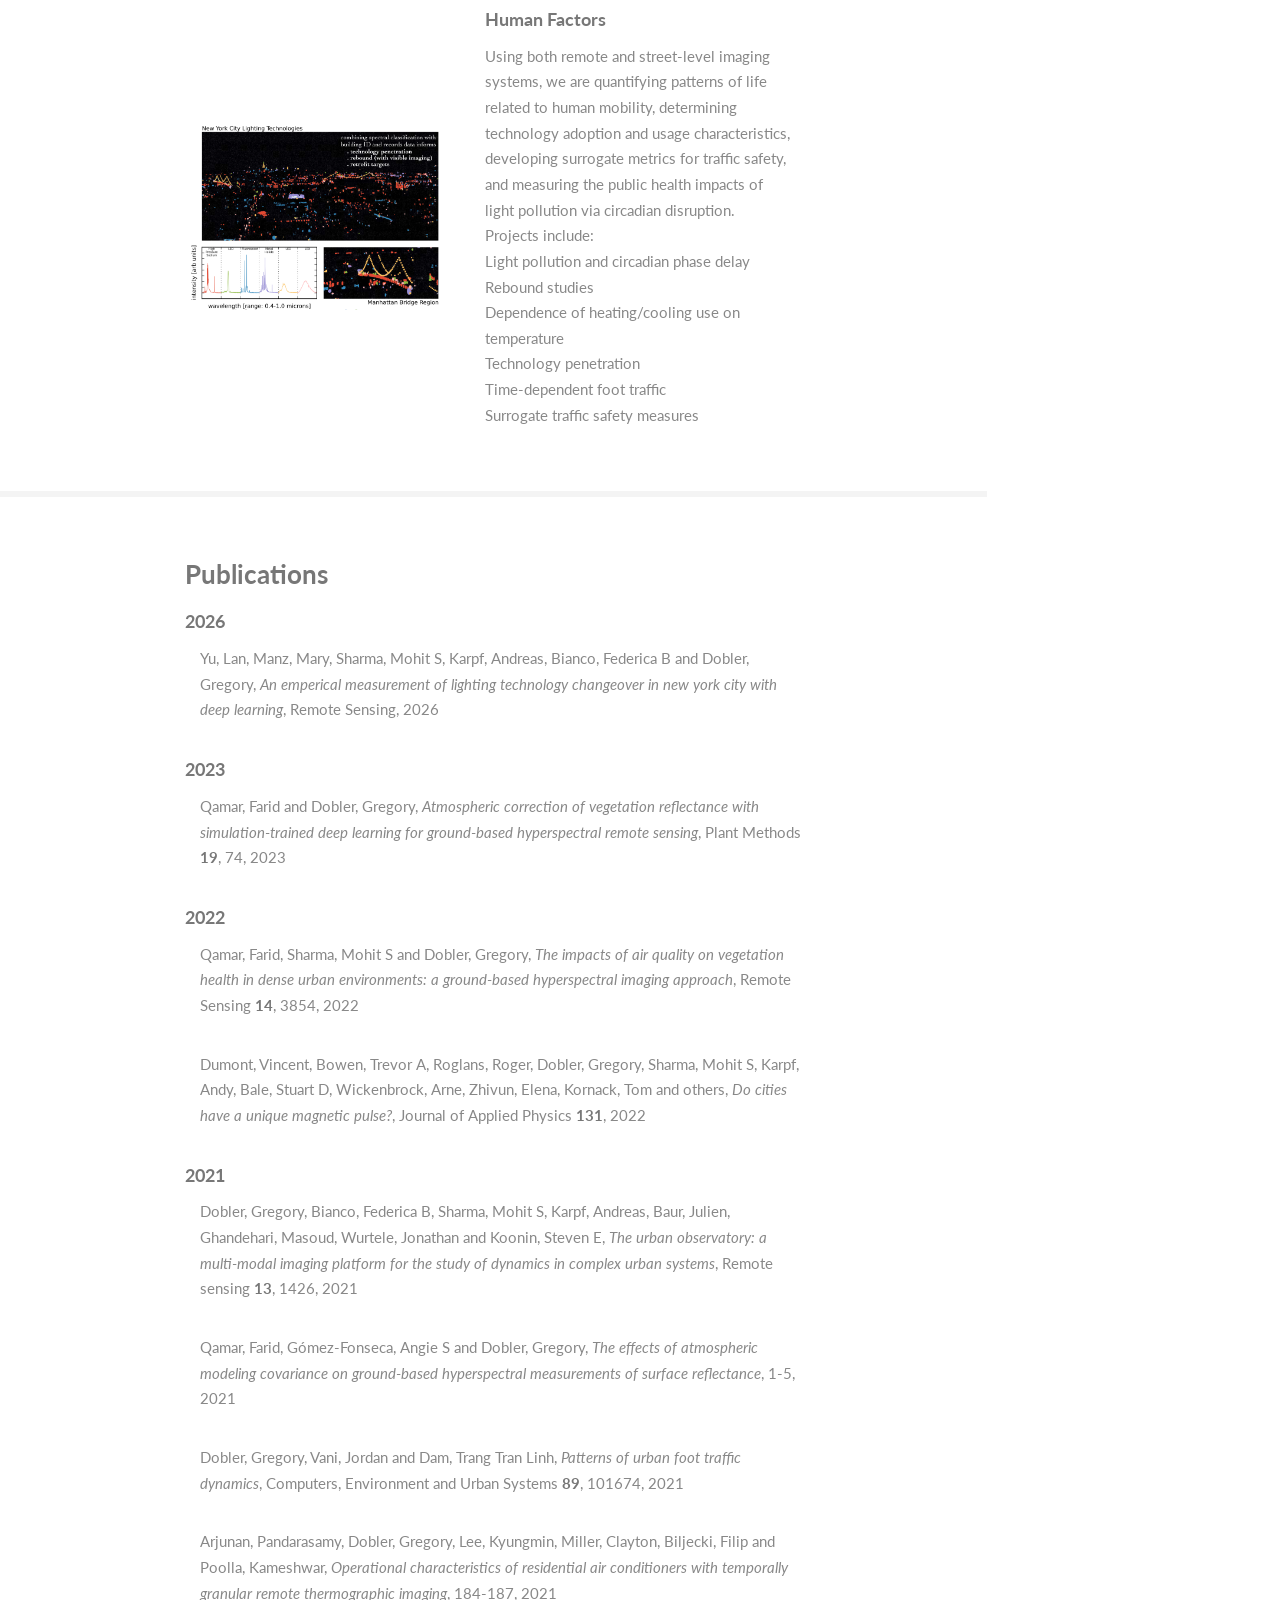
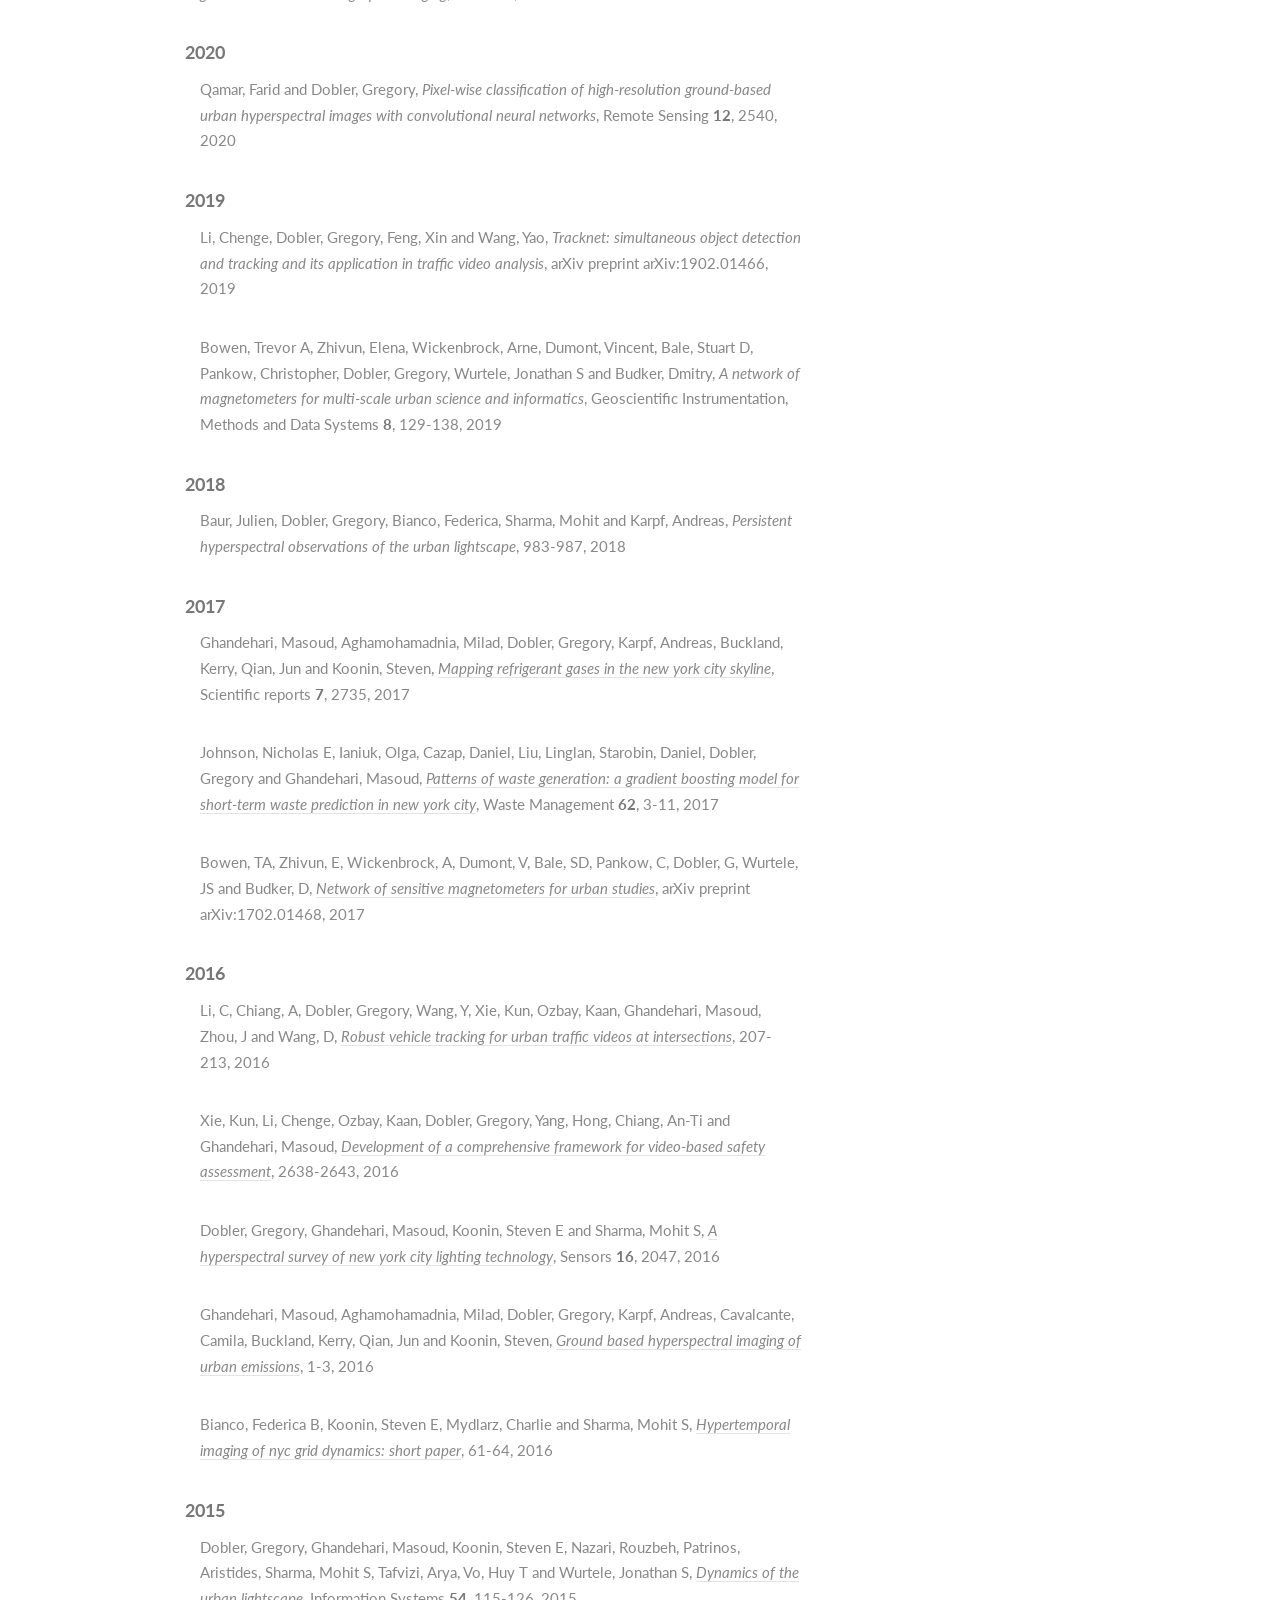
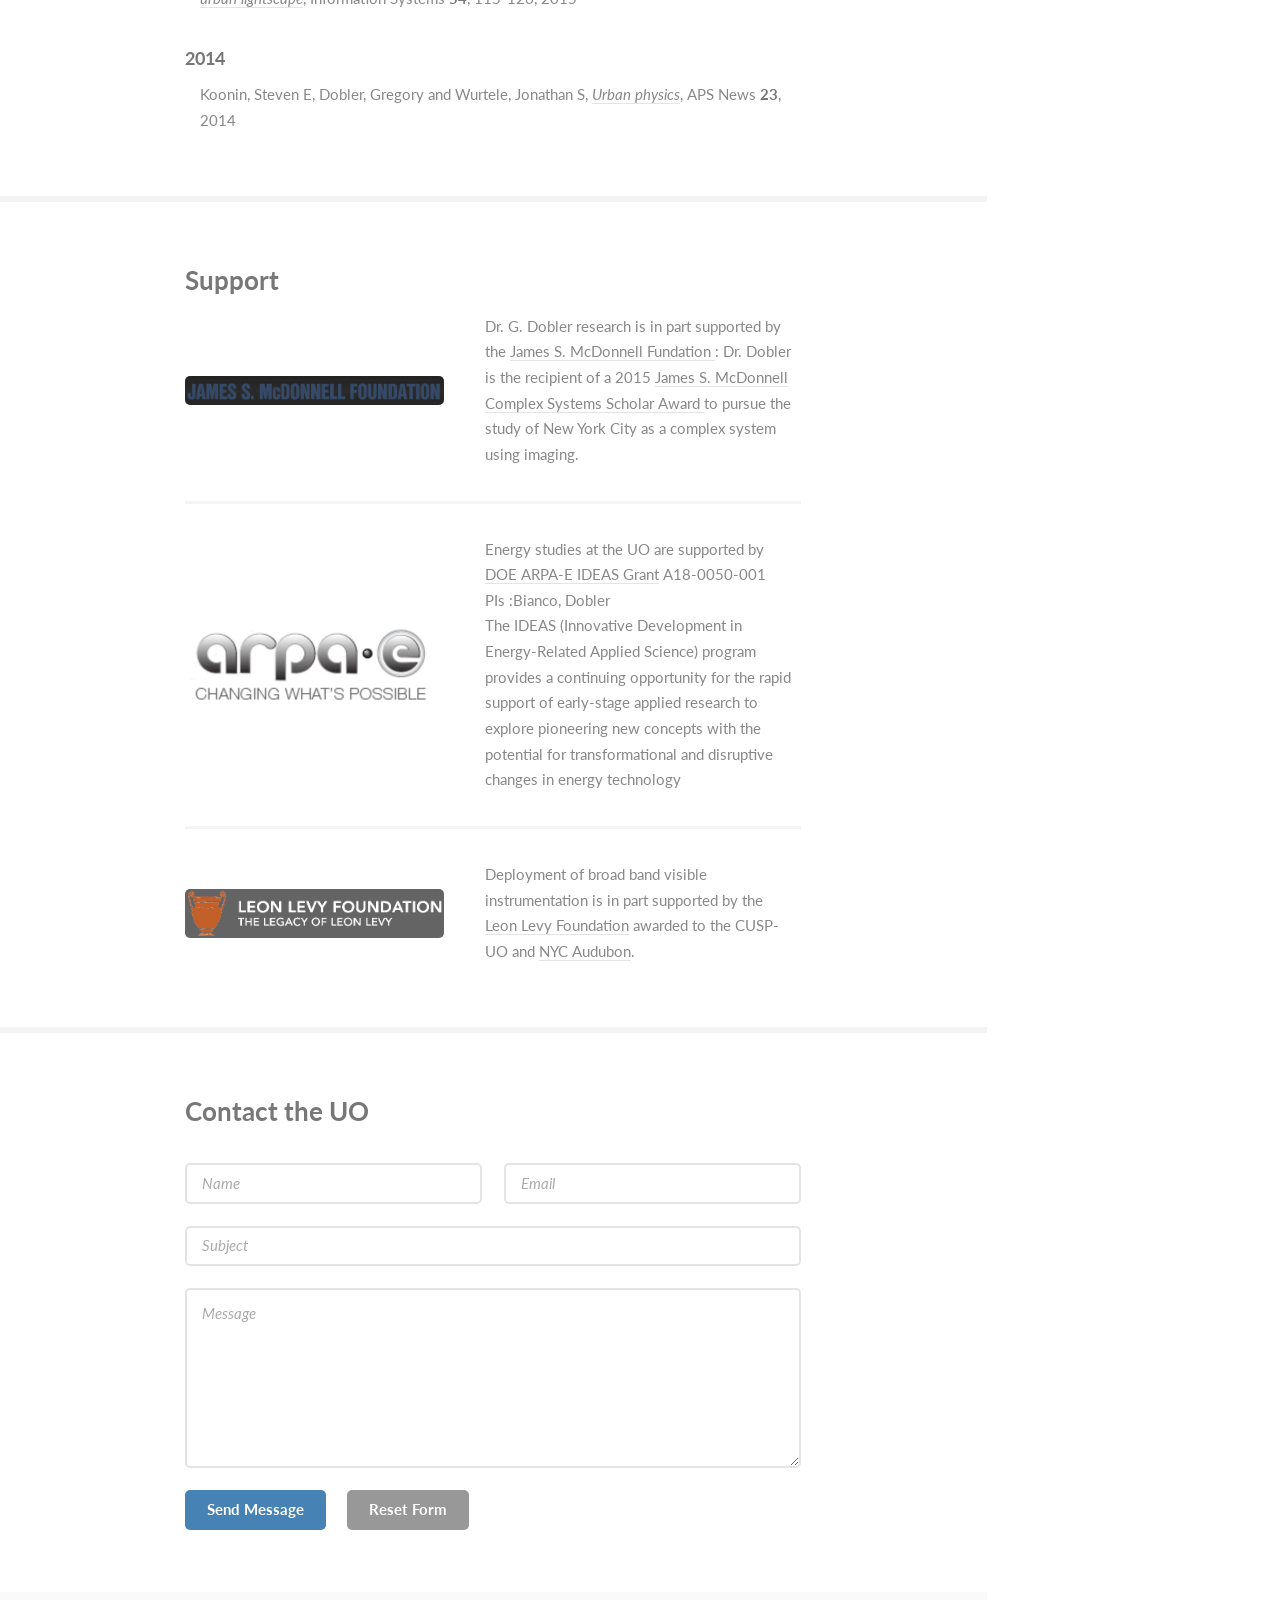
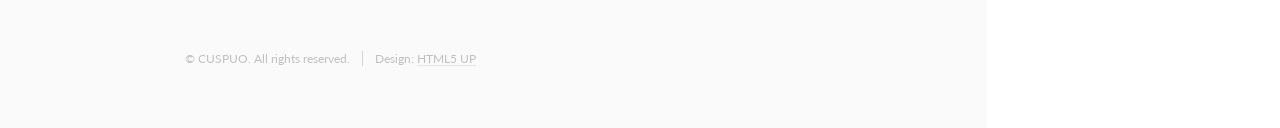
==== commit 550b5521: "updates" ====
--- a/index.html
+++ b/index.html
@@ -59,7 +59,7 @@
 										<h2>CUSP Urban Observatory</h2>
 										<p>Better cities through imaging.</p>
 									</header>
-                                    <p>Through the novel use of observational and analytical techniques, the Urban Observatory at the <a href="http://cusp.nyu.edu" target="_blank">Center for Urban Science + Progress</a> (CUSP-UO) at NYU Tandon studies the complex interactions between the physical, natural, and human components of the city as a coherent, definable system with the goal of  enhancing public well-being, city operations, and future urban plans.
+                                    <p>Through the novel use of observational and analytical techniques, the Urban Observatory at the <a href="http://cusp.nyu.edu" target="_blank">Center for Urban Science + Progress</a> (CUSP-UO) at NYU Tandon studies the complex interactions between the built, natural, and human components of the city as a coherent, definable system with the goal of  enhancing public well-being, city operations, and future urban plans.
                                     With our persistent, synoptic imaging and sensing of NYC, researchers at the CUSP-UO are developing insights into energy use and stresses on the power grid, measuring the environmental impact of cities on air quality, and characterizing how urban centers affect patterns of daily life and public health. </p> 
                                     
                                     <p style="font-size:1.5em"> For more information, see the <a href="https://www.mdpi.com/2072-4292/13/8/1426" target="_blank">Urban Observatory System paper </a></p>
